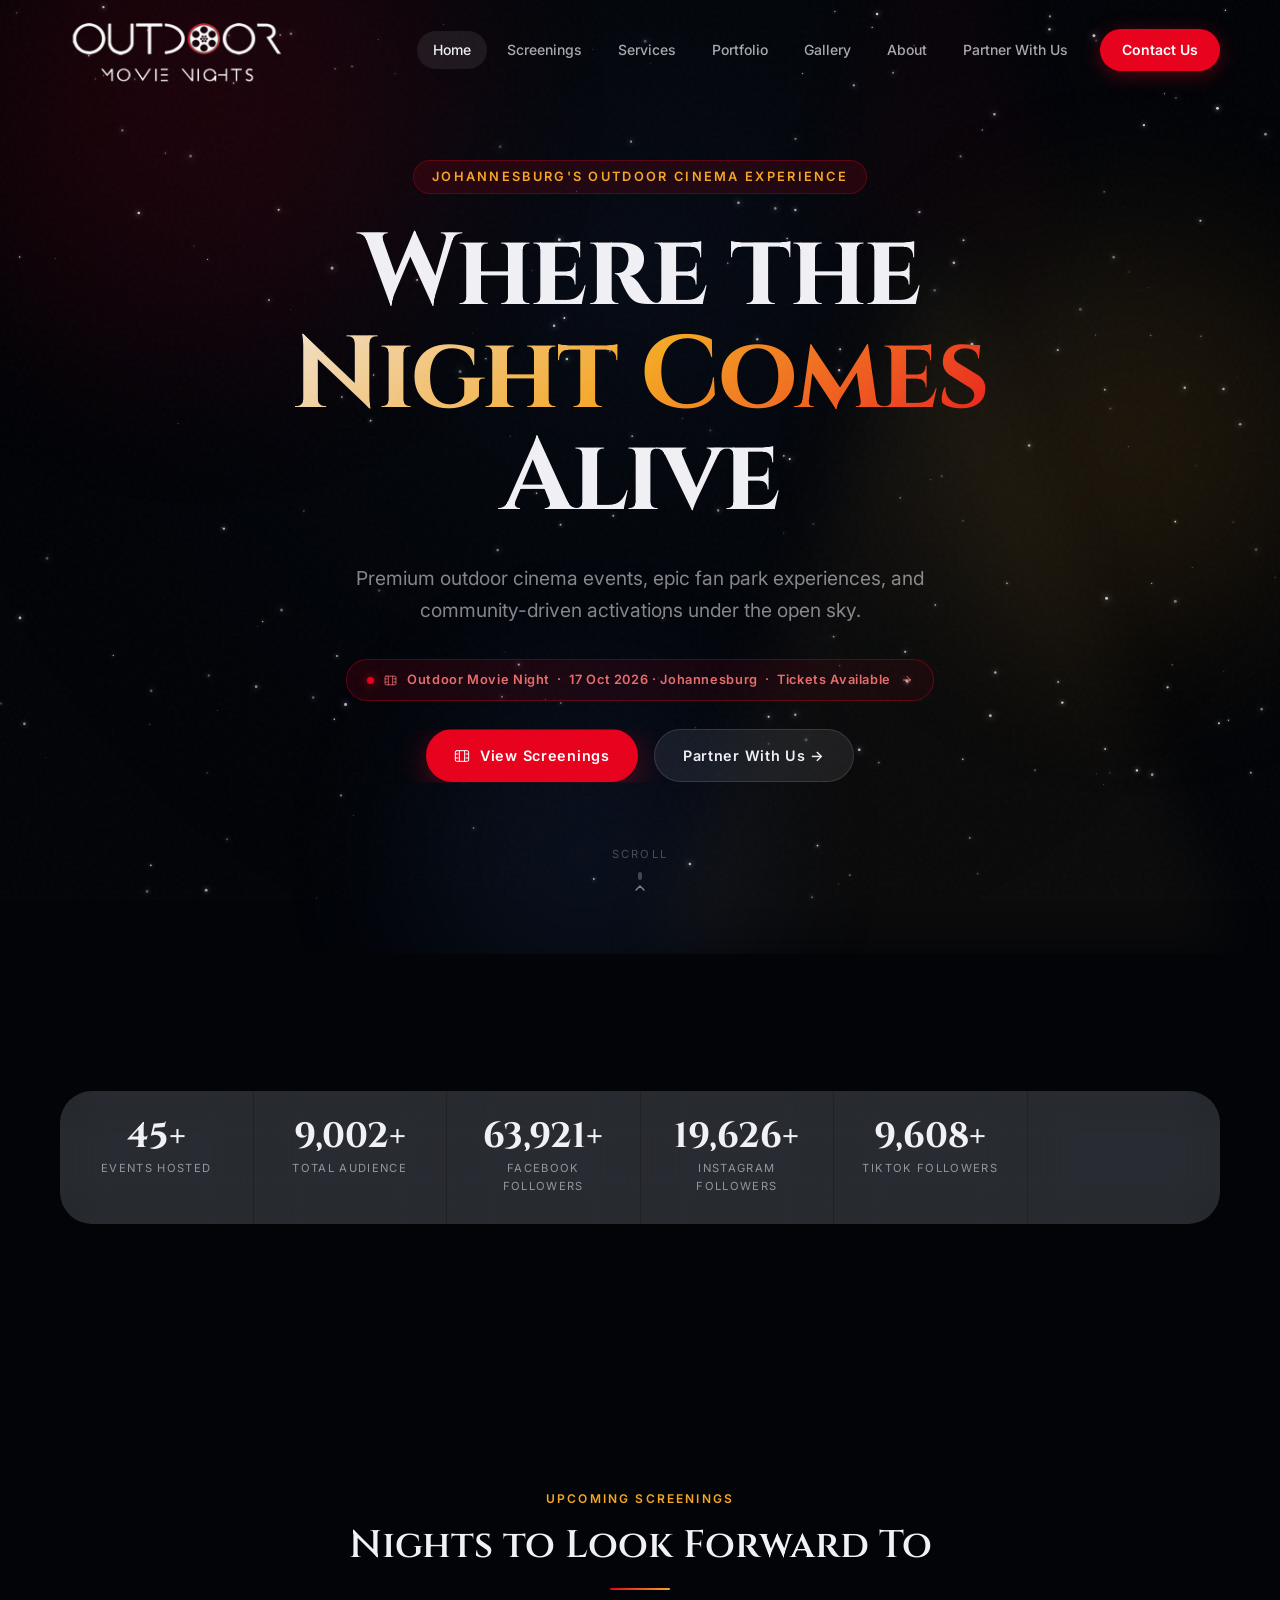
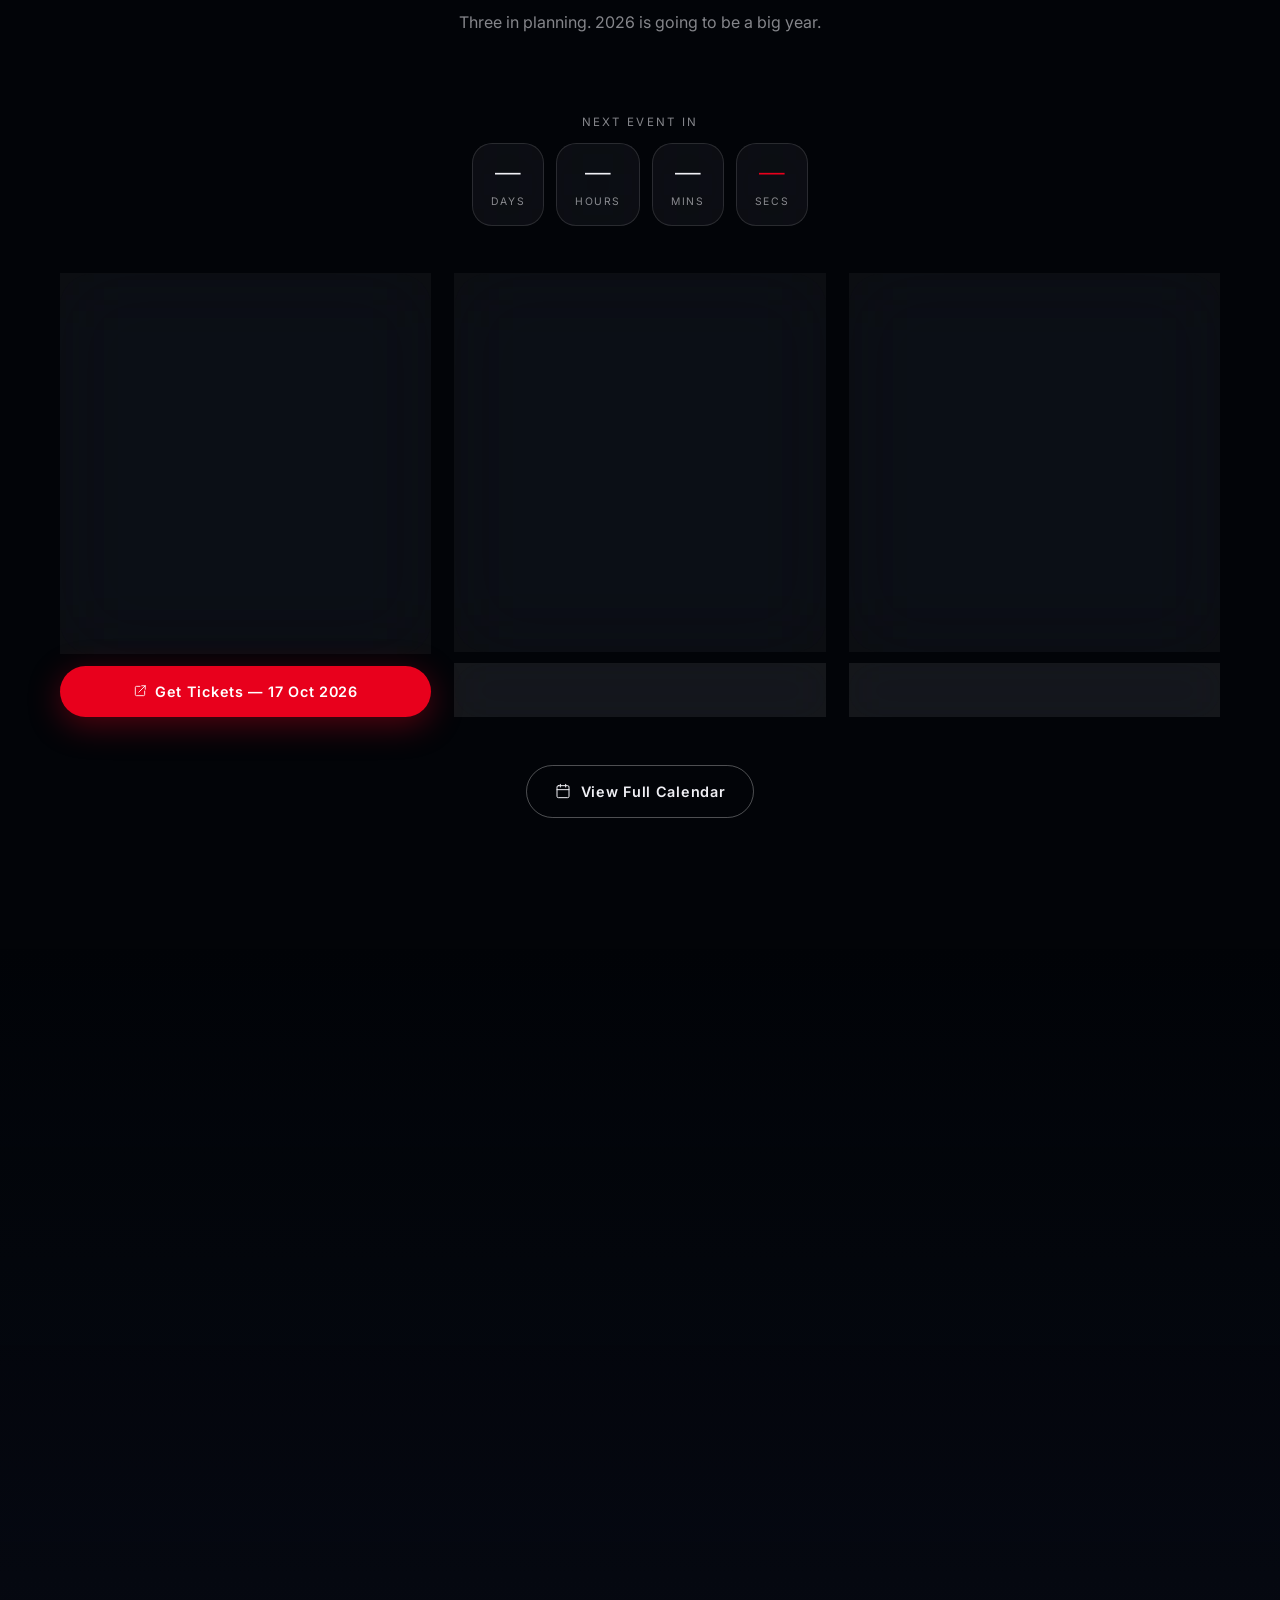
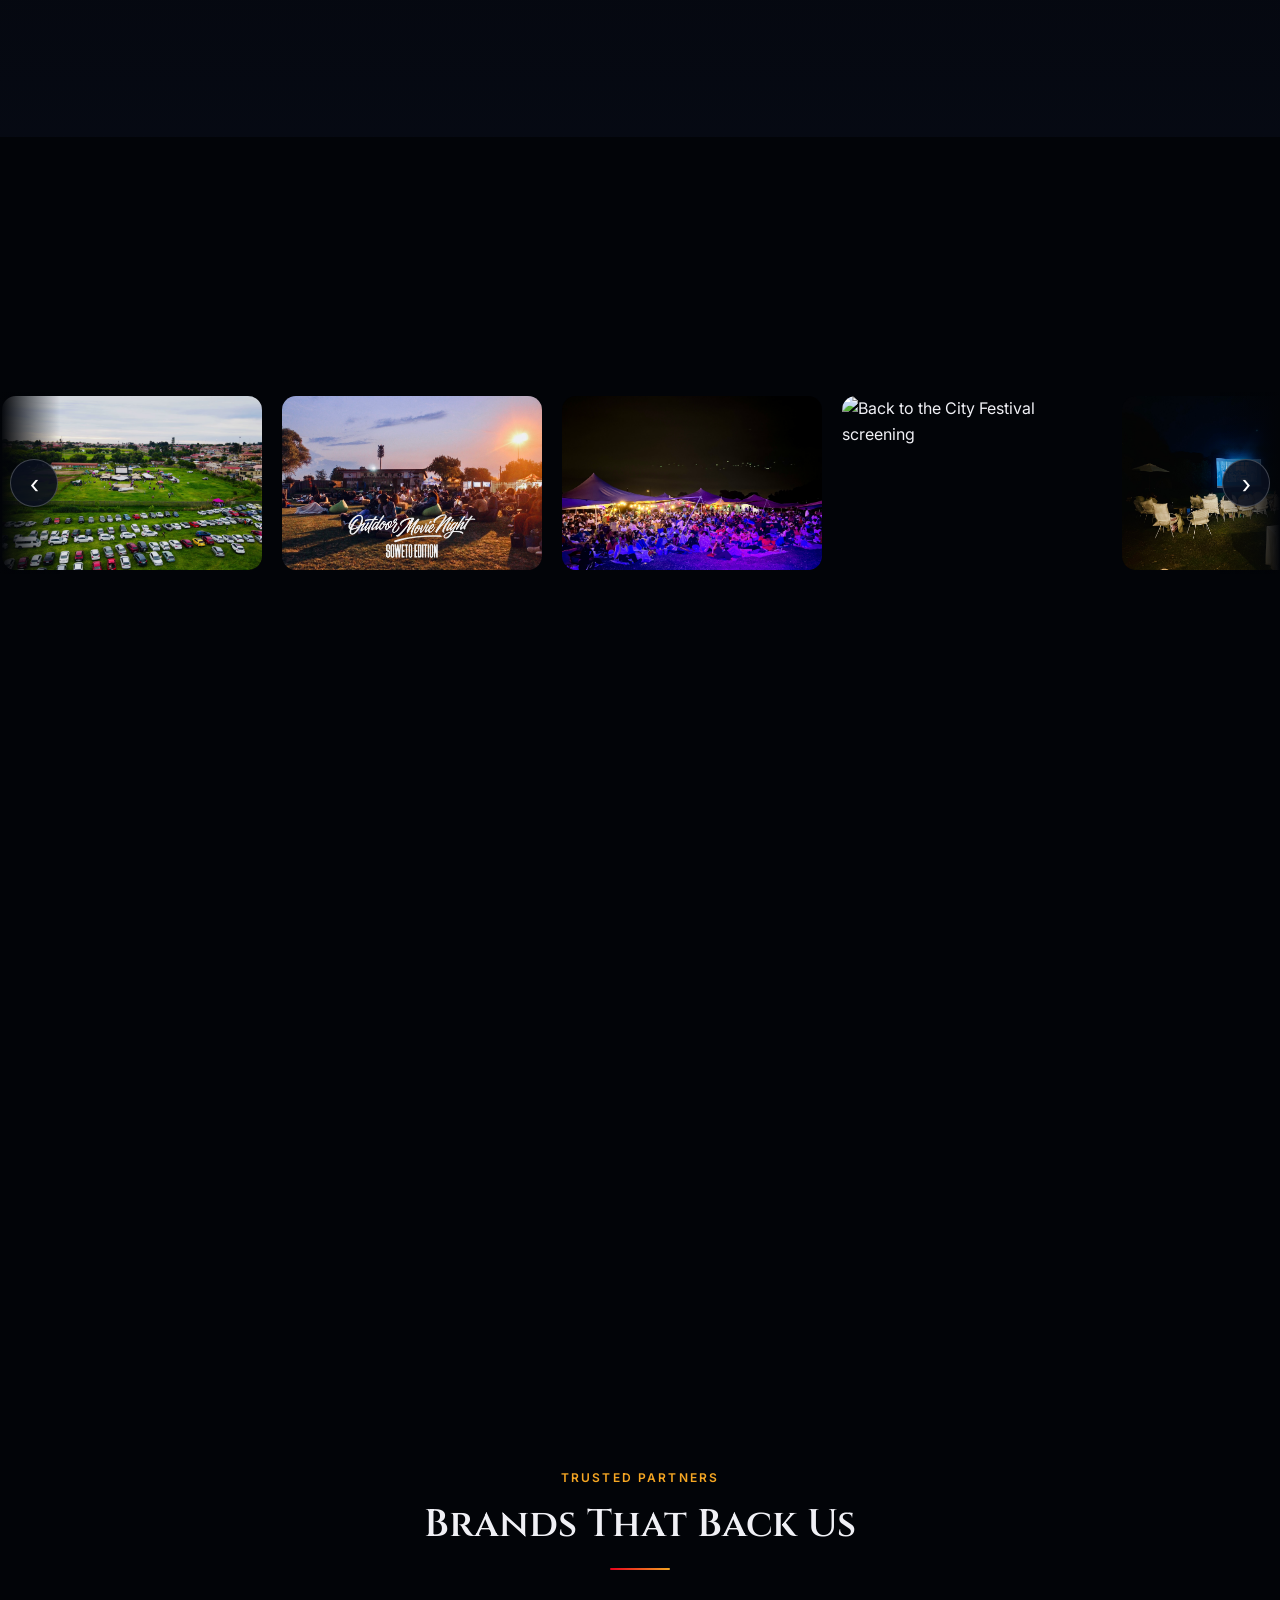
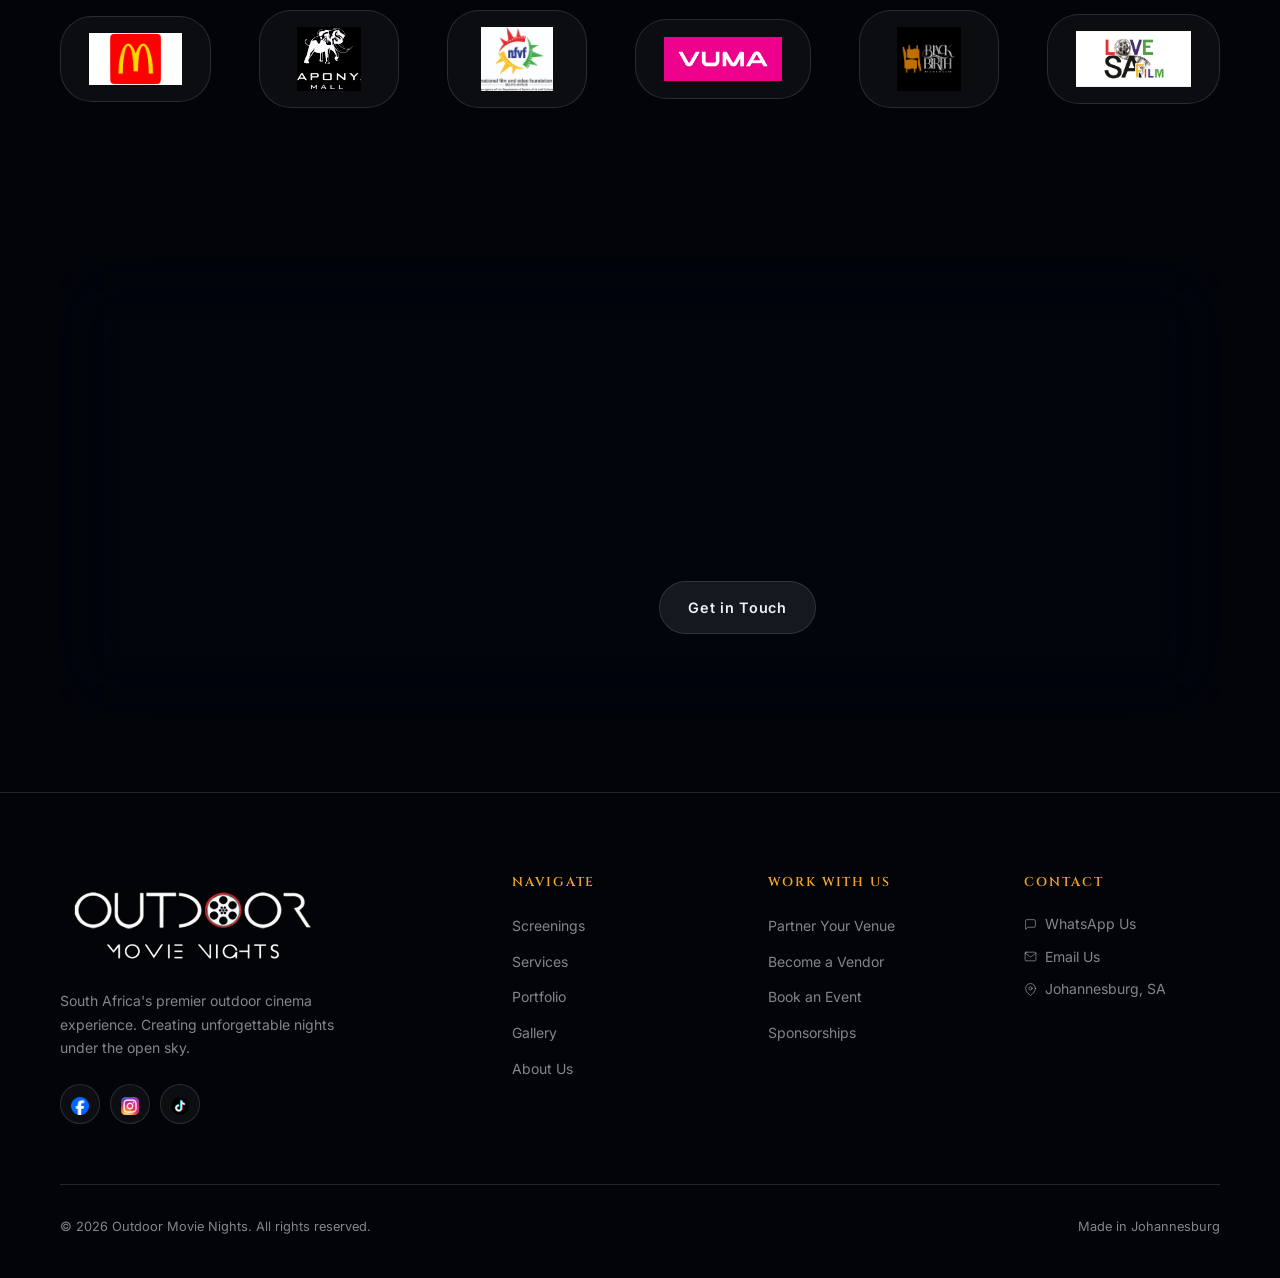
==== index.html @ 14316979 "Add subtle Oct 17 screening announcement pill to hero Co-Authored-By: Claude Sonnet 4.6 <noreply@ant" ====
<!DOCTYPE html>
<html lang="en">
<head>
  <meta charset="UTF-8">
  <meta name="viewport" content="width=device-width, initial-scale=1.0">
  <title>Outdoor Movie Nights — Where the Night Comes Alive</title>
  <meta name="description" content="South Africa's premier outdoor cinema and fan park experience. Premium large-screen events in Johannesburg.">
  <link rel="preconnect" href="https://fonts.googleapis.com">
  <link rel="preconnect" href="https://fonts.gstatic.com" crossorigin>
  <link href="https://fonts.googleapis.com/css2?family=Cinzel:wght@400;600;700;900&family=Inter:wght@300;400;500;600;700&display=swap" rel="stylesheet">
  <link rel="preload" href="assets/logo/OMN Logo.png" as="image">
  <link rel="stylesheet" href="css/global.css">
  <link rel="stylesheet" href="css/animations.css">
  <link rel="stylesheet" href="css/components.css">
</head>
<body class="grain">

<canvas id="starfield-canvas"></canvas>

<!-- Navigation -->
<nav class="nav">
  <div class="nav-inner">
    <a href="index.html" class="nav-logo">
      <img src="assets/logo/OMN Logo.png" alt="Outdoor Movie Nights" loading="eager">
    </a>
    <div class="nav-links">
      <a href="index.html"       class="nav-link">Home</a>
      <a href="screenings.html"  class="nav-link">Screenings</a>
      <a href="services.html"    class="nav-link">Services</a>
      <a href="portfolio.html"   class="nav-link">Portfolio</a>
      <a href="gallery.html"     class="nav-link">Gallery</a>
      <a href="about.html"       class="nav-link">About</a>
      <a href="vendors.html"     class="nav-link">Partner With Us</a>
      <a href="contact.html"     class="nav-link nav-cta">Contact Us</a>
    </div>
    <button class="nav-toggle" aria-label="Toggle menu">
      <span></span><span></span><span></span>
    </button>
  </div>
</nav>

<!-- Mobile nav -->
<div class="nav-mobile">
  <a href="index.html"       class="nav-link">Home</a>
  <a href="screenings.html"  class="nav-link">Screenings</a>
  <a href="services.html"    class="nav-link">Services</a>
  <a href="portfolio.html"   class="nav-link">Portfolio</a>
  <a href="gallery.html"     class="nav-link">Gallery</a>
  <a href="about.html"       class="nav-link">About</a>
  <a href="vendors.html"     class="nav-link">Partner With Us</a>
  <a href="contact.html"     class="nav-link nav-cta">Contact Us</a>
</div>

<!-- Hero -->
<section class="hero">
  <div class="aurora">
    <div class="aurora-orb"></div>
    <div class="aurora-orb"></div>
    <div class="aurora-orb"></div>
  </div>
  <div class="projector-beam" data-parallax="0.15"></div>

  <div class="hero-content page-wrapper">
    <div class="hero-subtitle">Johannesburg's Outdoor Cinema Experience</div>

    <h1 class="display-xl">
      <span class="hero-line">Where the</span>
      <span class="hero-line text-gradient">Night Comes</span>
      <span class="hero-line">Alive</span>
    </h1>

    <p class="body-lg" style="margin:32px auto;max-width:580px;color:var(--c-muted);animation:hero-line-in 1s var(--ease-smooth) 0.8s both">
      Premium outdoor cinema events, epic fan park experiences, and community-driven activations under the open sky.
    </p>

    <div style="animation:hero-line-in 1s var(--ease-smooth) 0.85s both;margin-bottom:28px">
      <a href="https://www.webtickets.co.za/v2/event.aspx?itemid=1598558591" target="_blank" rel="noopener" style="display:inline-flex;align-items:center;gap:10px;padding:10px 20px;border-radius:var(--r-full);background:linear-gradient(135deg,rgba(232,0,28,0.12),rgba(232,0,28,0.06));border:1px solid rgba(232,0,28,0.35);color:rgba(255,120,120,0.9);font-size:0.8rem;font-weight:600;letter-spacing:0.05em;text-decoration:none;transition:all 0.2s ease" onmouseover="this.style.background='linear-gradient(135deg,rgba(232,0,28,0.22),rgba(232,0,28,0.12))'" onmouseout="this.style.background='linear-gradient(135deg,rgba(232,0,28,0.12),rgba(232,0,28,0.06))'">
        <span style="display:inline-block;width:7px;height:7px;border-radius:50%;background:#E8001C;box-shadow:0 0 8px rgba(232,0,28,0.8);animation:pulse-dot 1.5s ease-in-out infinite;flex-shrink:0"></span>
        <svg width="13" height="13" viewBox="0 0 24 24" fill="none" stroke="currentColor" stroke-width="1.5" stroke-linecap="round" stroke-linejoin="round"><rect x="2" y="4" width="20" height="16" rx="2"/><path d="M8 4v16M16 4v16M2 9h4M2 15h4M18 9h4M18 15h4"/></svg>
        Outdoor Movie Night &nbsp;·&nbsp; 17 Oct 2026 · Johannesburg &nbsp;·&nbsp; Tickets Available
        <svg width="12" height="12" viewBox="0 0 24 24" fill="none" stroke="currentColor" stroke-width="2" stroke-linecap="round" stroke-linejoin="round"><path d="M5 12h14M12 5l7 7-7 7"/></svg>
      </a>
    </div>

    <div style="display:flex;gap:16px;justify-content:center;flex-wrap:wrap;animation:hero-line-in 1s var(--ease-smooth) 1s both">
      <a href="screenings.html" class="btn btn-primary" style="display:inline-flex;align-items:center;gap:10px"><svg width="16" height="16" viewBox="0 0 24 24" fill="none" stroke="currentColor" stroke-width="1.5" stroke-linecap="round" stroke-linejoin="round"><rect x="2" y="4" width="20" height="16" rx="2"/><path d="M8 4v16M16 4v16M2 9h4M2 15h4M18 9h4M18 15h4"/></svg> View Screenings</a>
      <a href="vendors.html"    class="btn btn-glass">Partner With Us →</a>
    </div>

    <div class="scroll-indicator" style="margin-top:64px;opacity:0.5">
      <span style="font-size:0.7rem;letter-spacing:0.2em;text-transform:uppercase;color:var(--c-muted)">Scroll</span>
      <svg width="16" height="24" viewBox="0 0 16 24" fill="none">
        <rect x="6" y="2" width="4" height="8" rx="2" fill="currentColor" opacity="0.5"/>
        <path d="M8 16L4 20M8 16L12 20" stroke="currentColor" stroke-width="1.5" stroke-linecap="round"/>
      </svg>
    </div>
  </div>
</section>

<!-- Stats Strip -->
<section class="section-sm" style="position:relative;z-index:2">
  <div class="container">
    <div class="stats-strip reveal">
      <div class="stat-item">
        <div class="stat-value"><span data-target="50" data-suffix="+">50+</span></div>
        <div class="stat-label">Events Hosted</div>
      </div>
      <div class="stat-item">
        <div class="stat-value"><span data-target="10000" data-suffix="+">10K+</span></div>
        <div class="stat-label">Total Audience</div>
      </div>
      <div class="stat-item">
        <div class="stat-value"><span data-target="71000" data-suffix="+">71K+</span></div>
        <div class="stat-label">Facebook Followers</div>
      </div>
      <div class="stat-item">
        <div class="stat-value"><span data-target="21800" data-suffix="+">21.8K+</span></div>
        <div class="stat-label">Instagram Followers</div>
      </div>
      <div class="stat-item">
        <div class="stat-value"><span data-target="10700" data-suffix="+">10.7K+</span></div>
        <div class="stat-label">TikTok Followers</div>
      </div>
      <div class="stat-item">
        <div class="stat-value">300"</div>
        <div class="stat-label">Max Screen Size</div>
      </div>
    </div>
  </div>
</section>

<!-- Upcoming Screenings Teaser -->
<section class="section" style="position:relative;z-index:2">
  <div class="container">
    <div class="section-header reveal">
      <div class="label">Upcoming Screenings</div>
      <h2 class="display-md">Nights to Look Forward To</h2>
      <div class="divider"></div>
      <p>Three in planning. 2026 is going to be a big year.</p>
    </div>

    <!-- Countdown to next event -->
    <div class="reveal" style="text-align:center;margin-bottom:48px">
      <div style="font-size:0.72rem;letter-spacing:0.2em;text-transform:uppercase;color:var(--c-muted);margin-bottom:12px">Next event in</div>
      <div style="display:inline-flex;gap:12px;align-items:flex-end" id="event-countdown">
        <div class="glass" style="padding:14px 18px;min-width:72px;text-align:center;border-radius:var(--r-md)">
          <div style="font-family:var(--font-display);font-size:2rem;font-weight:700;color:var(--c-white);line-height:1" id="cd-days">—</div>
          <div style="font-size:0.65rem;letter-spacing:0.15em;text-transform:uppercase;color:var(--c-muted);margin-top:4px">Days</div>
        </div>
        <div class="glass" style="padding:14px 18px;min-width:72px;text-align:center;border-radius:var(--r-md)">
          <div style="font-family:var(--font-display);font-size:2rem;font-weight:700;color:var(--c-white);line-height:1" id="cd-hours">—</div>
          <div style="font-size:0.65rem;letter-spacing:0.15em;text-transform:uppercase;color:var(--c-muted);margin-top:4px">Hours</div>
        </div>
        <div class="glass" style="padding:14px 18px;min-width:72px;text-align:center;border-radius:var(--r-md)">
          <div style="font-family:var(--font-display);font-size:2rem;font-weight:700;color:var(--c-white);line-height:1" id="cd-mins">—</div>
          <div style="font-size:0.65rem;letter-spacing:0.15em;text-transform:uppercase;color:var(--c-muted);margin-top:4px">Mins</div>
        </div>
        <div class="glass" style="padding:14px 18px;min-width:72px;text-align:center;border-radius:var(--r-md)">
          <div style="font-family:var(--font-display);font-size:2rem;font-weight:700;color:var(--c-red);line-height:1" id="cd-secs">—</div>
          <div style="font-size:0.65rem;letter-spacing:0.15em;text-transform:uppercase;color:var(--c-muted);margin-top:4px">Secs</div>
        </div>
      </div>
    </div>

    <!-- Event poster cards -->
    <div style="display:grid;grid-template-columns:repeat(3,1fr);gap:24px">

      <!-- Oct 2026 — full poster -->
      <div class="reveal" style="display:flex;flex-direction:column;gap:12px">
        <a href="https://www.webtickets.co.za/v2/event.aspx?itemid=1598558591" class="screening-poster" target="_blank" rel="noopener" style="--poster-color:#E8001C;--poster-glow:rgba(232,0,28,0.3);padding:0;flex:1;min-height:380px">
          <img src="assets/posters/poster-2026-oct.jpg" alt="Outdoor Movie Night 17 Oct 2026" style="position:absolute;inset:0;width:100%;height:100%;object-fit:cover;object-position:top;border-radius:inherit">
        </a>
        <a href="https://www.webtickets.co.za/v2/event.aspx?itemid=1598558591" target="_blank" rel="noopener" class="btn btn-primary" style="display:flex;align-items:center;justify-content:center;gap:8px">
          <svg width="14" height="14" viewBox="0 0 24 24" fill="none" stroke="currentColor" stroke-width="1.5" stroke-linecap="round" stroke-linejoin="round"><path d="M20 12v6a2 2 0 01-2 2H6a2 2 0 01-2-2V6a2 2 0 012-2h6"/><path d="M15 3h6v6"/><path d="M10 14L21 3"/></svg>
          Get Tickets — 17 Oct 2026
        </a>
      </div>

      <!-- Dec 2026 -->
      <div class="reveal reveal-delay-1" style="display:flex;flex-direction:column;gap:12px">
        <a href="screenings.html" class="screening-poster" style="--poster-color:#F5A623;--poster-glow:rgba(245,166,35,0.3);flex:1">
          <div class="poster-month">DEC 2026</div>
          <div class="poster-day">19</div>
          <div class="poster-body">
            <div class="poster-badge"><span class="pulse-dot" style="background:var(--c-amber)"></span> In Planning</div>
            <h3 class="poster-title">Year End Screening</h3>
            <p class="poster-loc"><svg width="11" height="11" viewBox="0 0 24 24" fill="none" stroke="currentColor" stroke-width="2" stroke-linecap="round" stroke-linejoin="round"><path d="M21 10c0 7-9 13-9 13s-9-6-9-13a9 9 0 0118 0z"/><circle cx="12" cy="10" r="3"/></svg> Johannesburg</p>
          </div>
        </a>
        <a href="contact.html?event=Dec19" class="btn btn-glass" style="display:flex;align-items:center;justify-content:center;gap:8px">
          <svg width="14" height="14" viewBox="0 0 24 24" fill="none" stroke="currentColor" stroke-width="1.5" stroke-linecap="round" stroke-linejoin="round"><path d="M18 8A6 6 0 006 8c0 7-3 9-3 9h18s-3-2-3-9M13.73 21a2 2 0 01-3.46 0"/></svg>
          Notify Me — Dec 2026
        </a>
      </div>

      <!-- Feb 2027 -->
      <div class="reveal reveal-delay-2" style="display:flex;flex-direction:column;gap:12px">
        <a href="screenings.html" class="screening-poster" style="--poster-color:#c084fc;--poster-glow:rgba(192,132,252,0.3);flex:1">
          <div class="poster-month">FEB 2027</div>
          <div class="poster-day">14</div>
          <div class="poster-body">
            <div class="poster-badge"><span class="pulse-dot" style="background:var(--c-amber)"></span> In Planning</div>
            <h3 class="poster-title">Valentine's Night Under the Stars</h3>
            <p class="poster-loc"><svg width="11" height="11" viewBox="0 0 24 24" fill="none" stroke="currentColor" stroke-width="2" stroke-linecap="round" stroke-linejoin="round"><path d="M21 10c0 7-9 13-9 13s-9-6-9-13a9 9 0 0118 0z"/><circle cx="12" cy="10" r="3"/></svg> Johannesburg</p>
          </div>
        </a>
        <a href="contact.html?event=Feb14" class="btn btn-glass" style="display:flex;align-items:center;justify-content:center;gap:8px">
          <svg width="14" height="14" viewBox="0 0 24 24" fill="none" stroke="currentColor" stroke-width="1.5" stroke-linecap="round" stroke-linejoin="round"><path d="M18 8A6 6 0 006 8c0 7-3 9-3 9h18s-3-2-3-9M13.73 21a2 2 0 01-3.46 0"/></svg>
          Notify Me — Feb 2027
        </a>
      </div>
    </div>

    <div style="text-align:center;margin-top:48px" class="reveal">
      <a href="screenings.html" class="btn btn-outline" style="display:inline-flex;align-items:center;gap:10px">
        <svg width="16" height="16" viewBox="0 0 24 24" fill="none" stroke="currentColor" stroke-width="1.5" stroke-linecap="round" stroke-linejoin="round"><rect x="3" y="4" width="18" height="18" rx="2"/><line x1="16" y1="2" x2="16" y2="6"/><line x1="8" y1="2" x2="8" y2="6"/><line x1="3" y1="10" x2="21" y2="10"/></svg>
        View Full Calendar
      </a>
    </div>
  </div>

  <script>
  (function(){
    const target = new Date('2026-10-17T18:00:00+02:00');
    function tick(){
      const diff = target - Date.now();
      if(diff <= 0) return;
      const d = Math.floor(diff/864e5);
      const h = Math.floor((diff%864e5)/36e5);
      const m = Math.floor((diff%36e5)/6e4);
      const s = Math.floor((diff%6e4)/1e3);
      document.getElementById('cd-days').textContent  = String(d).padStart(2,'0');
      document.getElementById('cd-hours').textContent = String(h).padStart(2,'0');
      document.getElementById('cd-mins').textContent  = String(m).padStart(2,'0');
      document.getElementById('cd-secs').textContent  = String(s).padStart(2,'0');
    }
    tick(); setInterval(tick, 1000);
  })();
  </script>
</section>

<!-- Services -->
<section class="section" style="position:relative;z-index:2;background:linear-gradient(180deg,transparent 0%,rgba(10,15,30,0.5) 100%)">
  <div class="container">
    <div class="section-header reveal">
      <div class="label">What We Do</div>
      <h2 class="display-md">Premium Outdoor Experiences</h2>
      <div class="divider"></div>
    </div>
    <div class="grid-4">
      <div class="glass-card glass-irid service-card reveal reveal-delay-1">
        <div class="service-icon"><svg width="28" height="28" viewBox="0 0 24 24" fill="none" stroke="currentColor" stroke-width="1.5" stroke-linecap="round" stroke-linejoin="round"><rect x="2" y="4" width="20" height="16" rx="2"/><path d="M8 4v16M16 4v16M2 9h4M2 15h4M18 9h4M18 15h4"/></svg></div>
        <h3>Outdoor Cinema</h3>
        <p>Curated movie nights under the stars with premium sound, bean bags, and a real cinema atmosphere.</p>
        <a href="services.html" class="arrow-link">Learn more →</a>
      </div>
      <div class="glass-card glass-irid service-card reveal reveal-delay-2">
        <div class="service-icon"><svg width="28" height="28" viewBox="0 0 24 24" fill="none" stroke="currentColor" stroke-width="1.5" stroke-linecap="round" stroke-linejoin="round"><circle cx="12" cy="12" r="10"/><path d="M12 2a14.5 14.5 0 000 20M12 2a14.5 14.5 0 010 20M2 12h20"/></svg></div>
        <h3>Sports Fan Parks</h3>
        <p>Watch Premier League, UCL, and FIFA World Cup matches with 1,500+ fans on a 300" LED screen.</p>
        <a href="services.html" class="arrow-link">Learn more →</a>
      </div>
      <div class="glass-card glass-irid service-card reveal reveal-delay-3">
        <div class="service-icon"><svg width="28" height="28" viewBox="0 0 24 24" fill="none" stroke="currentColor" stroke-width="1.5" stroke-linecap="round" stroke-linejoin="round"><rect x="2" y="3" width="20" height="14" rx="2"/><path d="M8 21h8M12 17v4"/></svg></div>
        <h3>Corporate Events</h3>
        <p>Brand activations, private screenings, and product launches with turnkey AV and production.</p>
        <a href="services.html" class="arrow-link">Learn more →</a>
      </div>
      <div class="glass-card glass-irid service-card reveal reveal-delay-4">
        <div class="service-icon"><svg width="28" height="28" viewBox="0 0 24 24" fill="none" stroke="currentColor" stroke-width="1.5" stroke-linecap="round" stroke-linejoin="round"><path d="M12 2l3.09 6.26L22 9.27l-5 4.87 1.18 6.88L12 17.77l-6.18 3.25L7 14.14 2 9.27l6.91-1.01L12 2z"/></svg></div>
        <h3>Festival Partnerships</h3>
        <p>We bring the screens, sound, and expertise to amplify your festival's entertainment offering.</p>
        <a href="services.html" class="arrow-link">Learn more →</a>
      </div>
    </div>
  </div>
</section>

<!-- Photo Marquee -->
<section class="section-sm" style="position:relative;z-index:2;overflow:hidden">
  <div class="section-header container reveal">
    <div class="label">Past Events</div>
    <h2 class="display-md">Moments We've Created</h2>
    <div class="divider"></div>
  </div>
  <div class="marquee-outer" id="marquee-outer" style="margin-top:40px;position:relative">
    <button class="marquee-btn marquee-btn-prev" aria-label="Previous photos" id="marquee-prev">&#8249;</button>
    <div class="marquee-wrapper" id="marquee-wrapper">
      <div class="marquee-track" id="marquee-track">
        <img src="assets/events/new/drone-02.jpg" alt="Aerial view of Outdoor Movie Night event" class="marquee-img">
        <img src="assets/events/new/soweto-ed-02.jpg" alt="Soweto Edition sunset crowd" class="marquee-img">
        <img src="assets/events/new/crowd-01.jpg" alt="Thousands at Outdoor Movie Night" class="marquee-img">
        <img src="assets/events/new/back-to-city.jpg" alt="Back to the City Festival screening" class="marquee-img">
        <img src="assets/events/new/corporate-02.jpg" alt="Elegant outdoor cinema setup" class="marquee-img">
        <img src="assets/events/new/drone-03.jpg" alt="Drone aerial of event" class="marquee-img">
        <img src="assets/events/new/attendee-02.jpg" alt="Friends enjoying movie night" class="marquee-img">
        <img src="assets/events/new/crowd-07.jpg" alt="Crowd under string lights" class="marquee-img">
        <img src="assets/events/new/soweto-ed-01.jpg" alt="Soweto Equestrian Centre" class="marquee-img">
        <img src="assets/events/new/beanbag-setup.jpg" alt="Bean bag cinema setup" class="marquee-img">
        <img src="assets/events/new/dj-female.jpg" alt="DJ at Back to the City" class="marquee-img">
        <img src="assets/events/new/crowd-02.jpg" alt="Night crowd at OMN event" class="marquee-img">
        <!-- Duplicate set for seamless infinite loop -->
        <img src="assets/events/new/drone-02.jpg" alt="Aerial view of Outdoor Movie Night event" class="marquee-img">
        <img src="assets/events/new/soweto-ed-02.jpg" alt="Soweto Edition sunset crowd" class="marquee-img">
        <img src="assets/events/new/crowd-01.jpg" alt="Thousands at Outdoor Movie Night" class="marquee-img">
        <img src="assets/events/new/back-to-city.jpg" alt="Back to the City Festival screening" class="marquee-img">
        <img src="assets/events/new/corporate-02.jpg" alt="Elegant outdoor cinema setup" class="marquee-img">
        <img src="assets/events/new/drone-03.jpg" alt="Drone aerial of event" class="marquee-img">
        <img src="assets/events/new/attendee-02.jpg" alt="Friends enjoying movie night" class="marquee-img">
        <img src="assets/events/new/crowd-07.jpg" alt="Crowd under string lights" class="marquee-img">
        <img src="assets/events/new/soweto-ed-01.jpg" alt="Soweto Equestrian Centre" class="marquee-img">
        <img src="assets/events/new/beanbag-setup.jpg" alt="Bean bag cinema setup" class="marquee-img">
        <img src="assets/events/new/dj-female.jpg" alt="DJ at Back to the City" class="marquee-img">
        <img src="assets/events/new/crowd-02.jpg" alt="Night crowd at OMN event" class="marquee-img">
      </div>
    </div>
    <button class="marquee-btn marquee-btn-next" aria-label="Next photos" id="marquee-next">&#8250;</button>
  </div>
</section>

<!-- Testimonials -->
<section class="section" style="position:relative;z-index:2">
  <div class="container">
    <div class="section-header reveal">
      <div class="label">Testimonials</div>
      <h2 class="display-md">What People Say</h2>
      <div class="divider"></div>
    </div>
    <div class="grid-3">
      <div class="glass-card testimonial-card reveal reveal-delay-1">
        <div class="testimonial-stars"><svg width="14" height="14" viewBox="0 0 24 24" fill="currentColor" stroke="none"><polygon points="12 2 15.09 8.26 22 9.27 17 14.14 18.18 21.02 12 17.77 5.82 21.02 7 14.14 2 9.27 8.91 8.26 12 2"/></svg><svg width="14" height="14" viewBox="0 0 24 24" fill="currentColor" stroke="none"><polygon points="12 2 15.09 8.26 22 9.27 17 14.14 18.18 21.02 12 17.77 5.82 21.02 7 14.14 2 9.27 8.91 8.26 12 2"/></svg><svg width="14" height="14" viewBox="0 0 24 24" fill="currentColor" stroke="none"><polygon points="12 2 15.09 8.26 22 9.27 17 14.14 18.18 21.02 12 17.77 5.82 21.02 7 14.14 2 9.27 8.91 8.26 12 2"/></svg><svg width="14" height="14" viewBox="0 0 24 24" fill="currentColor" stroke="none"><polygon points="12 2 15.09 8.26 22 9.27 17 14.14 18.18 21.02 12 17.77 5.82 21.02 7 14.14 2 9.27 8.91 8.26 12 2"/></svg><svg width="14" height="14" viewBox="0 0 24 24" fill="currentColor" stroke="none"><polygon points="12 2 15.09 8.26 22 9.27 17 14.14 18.18 21.02 12 17.77 5.82 21.02 7 14.14 2 9.27 8.91 8.26 12 2"/></svg></div>
        <p class="testimonial-text">"An absolutely magical evening. The screen was massive, sound was incredible, and the vibe was unlike anything I've experienced in Joburg."</p>
        <div class="testimonial-author">
          <div class="author-avatar">NM</div>
          <div>
            <div class="author-name">Nomsa M.</div>
            <div class="author-title">Event Attendee</div>
          </div>
        </div>
      </div>
      <div class="glass-card testimonial-card reveal reveal-delay-2">
        <div class="testimonial-stars"><svg width="14" height="14" viewBox="0 0 24 24" fill="currentColor" stroke="none"><polygon points="12 2 15.09 8.26 22 9.27 17 14.14 18.18 21.02 12 17.77 5.82 21.02 7 14.14 2 9.27 8.91 8.26 12 2"/></svg><svg width="14" height="14" viewBox="0 0 24 24" fill="currentColor" stroke="none"><polygon points="12 2 15.09 8.26 22 9.27 17 14.14 18.18 21.02 12 17.77 5.82 21.02 7 14.14 2 9.27 8.91 8.26 12 2"/></svg><svg width="14" height="14" viewBox="0 0 24 24" fill="currentColor" stroke="none"><polygon points="12 2 15.09 8.26 22 9.27 17 14.14 18.18 21.02 12 17.77 5.82 21.02 7 14.14 2 9.27 8.91 8.26 12 2"/></svg><svg width="14" height="14" viewBox="0 0 24 24" fill="currentColor" stroke="none"><polygon points="12 2 15.09 8.26 22 9.27 17 14.14 18.18 21.02 12 17.77 5.82 21.02 7 14.14 2 9.27 8.91 8.26 12 2"/></svg><svg width="14" height="14" viewBox="0 0 24 24" fill="currentColor" stroke="none"><polygon points="12 2 15.09 8.26 22 9.27 17 14.14 18.18 21.02 12 17.77 5.82 21.02 7 14.14 2 9.27 8.91 8.26 12 2"/></svg></div>
        <p class="testimonial-text">"We partnered with OMN for our festival and they delivered beyond expectations. Turnkey setup, professional crew, and the crowd absolutely loved it."</p>
        <div class="testimonial-author">
          <div class="author-avatar">TK</div>
          <div>
            <div class="author-name">Themba K.</div>
            <div class="author-title">Festival Organiser</div>
          </div>
        </div>
      </div>
      <div class="glass-card testimonial-card reveal reveal-delay-3">
        <div class="testimonial-stars"><svg width="14" height="14" viewBox="0 0 24 24" fill="currentColor" stroke="none"><polygon points="12 2 15.09 8.26 22 9.27 17 14.14 18.18 21.02 12 17.77 5.82 21.02 7 14.14 2 9.27 8.91 8.26 12 2"/></svg><svg width="14" height="14" viewBox="0 0 24 24" fill="currentColor" stroke="none"><polygon points="12 2 15.09 8.26 22 9.27 17 14.14 18.18 21.02 12 17.77 5.82 21.02 7 14.14 2 9.27 8.91 8.26 12 2"/></svg><svg width="14" height="14" viewBox="0 0 24 24" fill="currentColor" stroke="none"><polygon points="12 2 15.09 8.26 22 9.27 17 14.14 18.18 21.02 12 17.77 5.82 21.02 7 14.14 2 9.27 8.91 8.26 12 2"/></svg><svg width="14" height="14" viewBox="0 0 24 24" fill="currentColor" stroke="none"><polygon points="12 2 15.09 8.26 22 9.27 17 14.14 18.18 21.02 12 17.77 5.82 21.02 7 14.14 2 9.27 8.91 8.26 12 2"/></svg><svg width="14" height="14" viewBox="0 0 24 24" fill="currentColor" stroke="none"><polygon points="12 2 15.09 8.26 22 9.27 17 14.14 18.18 21.02 12 17.77 5.82 21.02 7 14.14 2 9.27 8.91 8.26 12 2"/></svg></div>
        <p class="testimonial-text">"Watching the Champions League Final on a 300" screen with 800 people is the only way to experience football. OMN makes it happen."</p>
        <div class="testimonial-author">
          <div class="author-avatar">SB</div>
          <div>
            <div class="author-name">Sipho B.</div>
            <div class="author-title">Sports Fan</div>
          </div>
        </div>
      </div>
    </div>
  </div>
</section>

<!-- Partners / Sponsors Strip -->
<section class="section-sm" style="position:relative;z-index:2">
  <div class="container">
    <div class="section-header reveal" style="margin-bottom:40px">
      <div class="label">Trusted Partners</div>
      <h2 class="display-md">Brands That Back Us</h2>
      <div class="divider"></div>
    </div>
    <div class="reveal" style="display:flex;flex-wrap:wrap;align-items:center;justify-content:center;gap:32px 48px">
      <div style="display:flex;align-items:center;justify-content:center;background:rgba(255,255,255,0.04);border:1px solid var(--glass-border);border-radius:var(--r-lg);padding:16px 28px;min-width:140px;min-height:80px">
        <img src="assets/partners/mcdonalds.jpg" alt="McDonald's" style="max-height:52px;max-width:100px;object-fit:contain;filter:brightness(1.1)">
      </div>
      <div style="display:flex;align-items:center;justify-content:center;background:rgba(255,255,255,0.04);border:1px solid var(--glass-border);border-radius:var(--r-lg);padding:16px 28px;min-width:140px;min-height:80px">
        <img src="assets/partners/maponya-mall.jpg" alt="Maponya Mall" style="max-height:64px;max-width:120px;object-fit:contain;filter:brightness(1.2) invert(1)">
      </div>
      <div style="display:flex;align-items:center;justify-content:center;background:rgba(255,255,255,0.04);border:1px solid var(--glass-border);border-radius:var(--r-lg);padding:16px 28px;min-width:140px;min-height:80px">
        <img src="assets/partners/nfvf.jpg" alt="National Film and Video Foundation" style="max-height:64px;max-width:120px;object-fit:contain">
      </div>
      <div style="display:flex;align-items:center;justify-content:center;background:rgba(255,255,255,0.04);border:1px solid var(--glass-border);border-radius:var(--r-lg);padding:16px 28px;min-width:140px;min-height:80px">
        <img src="assets/partners/vuma.jpg" alt="Vuma" style="max-height:44px;max-width:120px;object-fit:contain">
      </div>
      <div style="display:flex;align-items:center;justify-content:center;background:rgba(255,255,255,0.04);border:1px solid var(--glass-border);border-radius:var(--r-lg);padding:16px 28px;min-width:140px;min-height:80px">
        <img src="assets/partners/black-birth.jpg" alt="Black Birth Homeware" style="max-height:64px;max-width:120px;object-fit:contain">
      </div>
      <div style="display:flex;align-items:center;justify-content:center;background:rgba(255,255,255,0.04);border:1px solid var(--glass-border);border-radius:var(--r-lg);padding:16px 28px;min-width:140px;min-height:80px">
        <img src="assets/partners/love-sa-film.gif" alt="Love SA Film" style="max-height:56px;max-width:120px;object-fit:contain">
      </div>
    </div>
  </div>
</section>

<!-- CTA Banner -->
<section class="section-sm" style="position:relative;z-index:2">
  <div class="container">
    <div class="glass-card glass-irid reveal" style="padding:clamp(48px,8vw,80px);text-align:center;background:linear-gradient(135deg,rgba(232,0,28,0.08) 0%,rgba(245,166,35,0.04) 100%)">
      <div class="aurora" style="border-radius:inherit">
        <div class="aurora-orb" style="opacity:0.1"></div>
      </div>
      <div class="label" style="margin-bottom:20px">Ready to Experience It?</div>
      <h2 class="display-md" style="max-width:600px;margin:0 auto 20px">Bring the Cinema to Your Space</h2>
      <p style="color:var(--c-muted);max-width:500px;margin:0 auto 40px">Whether you have a venue, hosting an event, or want to attend — we'd love to hear from you.</p>
      <div style="display:flex;gap:16px;justify-content:center;flex-wrap:wrap">
        <a href="vendors.html" class="btn btn-primary">Partner With Us</a>
        <a href="contact.html" class="btn btn-glass">Get in Touch</a>
      </div>
    </div>
  </div>
</section>

<!-- Footer -->
<footer>
  <div class="container">
    <div class="footer-grid">
      <div class="footer-brand">
        <img src="assets/logo/OMN Logo.png" alt="Outdoor Movie Nights"  loading="lazy">
        <p style="margin-top:16px">South Africa's premier outdoor cinema experience. Creating unforgettable nights under the open sky.</p>
        <div class="footer-social" style="margin-top:24px;flex-direction:row;gap:10px">
          <a href="https://www.facebook.com/OutdoorMovieNightza/" class="social-pill" target="_blank" aria-label="Facebook" style="padding:10px;justify-content:center">
            <img src="assets/Facebook_Logo_2023.png" alt="Facebook" style="width:24px;height:24px;object-fit:contain;border-radius:4px" loading="lazy">
          </a>
          <a href="https://www.instagram.com/outdoormovienights_/" class="social-pill" target="_blank" aria-label="Instagram" style="padding:10px;justify-content:center">
            <img src="assets/Instagram_icon.png" alt="Instagram" style="width:24px;height:24px;object-fit:contain" loading="lazy">
          </a>
          <a href="https://www.tiktok.com/@outdoormovienights" class="social-pill" target="_blank" aria-label="TikTok" style="padding:10px;justify-content:center">
            <img src="assets/tiktok-icon-free-png.webp" alt="TikTok" style="width:24px;height:24px;object-fit:contain" loading="lazy">
          </a>
        </div>
      </div>
      <div class="footer-col">
        <h4>Navigate</h4>
        <ul>
          <li><a href="screenings.html">Screenings</a></li>
          <li><a href="services.html">Services</a></li>
          <li><a href="portfolio.html">Portfolio</a></li>
          <li><a href="gallery.html">Gallery</a></li>
          <li><a href="about.html">About Us</a></li>
        </ul>
      </div>
      <div class="footer-col">
        <h4>Work With Us</h4>
        <ul>
          <li><a href="vendors.html">Partner Your Venue</a></li>
          <li><a href="vendors.html#vendors">Become a Vendor</a></li>
          <li><a href="contact.html">Book an Event</a></li>
          <li><a href="contact.html">Sponsorships</a></li>
        </ul>
      </div>
      <div class="footer-col">
        <h4>Contact</h4>
        <ul>
          <li><a href="https://wa.me/27680198329" style="display:flex;align-items:center;gap:8px"><svg width="13" height="13" viewBox="0 0 24 24" fill="none" stroke="currentColor" stroke-width="1.5" stroke-linecap="round" stroke-linejoin="round"><path d="M21 15a2 2 0 01-2 2H7l-4 4V5a2 2 0 012-2h14a2 2 0 012 2z"/></svg> WhatsApp Us</a></li>
          <li><a href="mailto:info@outdoormovienights.co.za" style="display:flex;align-items:center;gap:8px"><svg width="13" height="13" viewBox="0 0 24 24" fill="none" stroke="currentColor" stroke-width="1.5" stroke-linecap="round" stroke-linejoin="round"><path d="M4 4h16c1.1 0 2 .9 2 2v12c0 1.1-.9 2-2 2H4c-1.1 0-2-.9-2-2V6c0-1.1.9-2 2-2z"/><polyline points="22,6 12,13 2,6"/></svg> Email Us</a></li>
          <li><a href="#" style="display:flex;align-items:center;gap:8px"><svg width="13" height="13" viewBox="0 0 24 24" fill="none" stroke="currentColor" stroke-width="1.5" stroke-linecap="round" stroke-linejoin="round"><path d="M21 10c0 7-9 13-9 13s-9-6-9-13a9 9 0 0118 0z"/><circle cx="12" cy="10" r="3"/></svg> Johannesburg, SA</a></li>
        </ul>
      </div>
    </div>
    <div class="footer-bottom">
      <span>© 2026 Outdoor Movie Nights. All rights reserved.</span>
      <span>Made in Johannesburg</span>
    </div>
  </div>
</footer>

<!-- Lightbox -->
<div class="lightbox-overlay" id="lightbox">
  <button class="lightbox-close" aria-label="Close">×</button>
  <img class="lightbox-img" src="" alt="Event photo" loading="lazy">
</div>

<script src="js/starfield.js" defer></script>
<script src="js/nav.js" defer></script>
<script src="js/scroll.js" defer></script>
</body>
</html>
---- css/global.css ----
/* ═══════════════════════════════════════════════════════════
   OUTDOOR MOVIE NIGHTS — Global Design System
   iOS 26 Liquid Glass + Cinematic Night Theme
   ═══════════════════════════════════════════════════════════ */

/* Fonts loaded via <link> in HTML for non-blocking render */

/* ── Design Tokens ── */
:root {
  /* Core palette */
  --c-void:        #020408;
  --c-deep:        #050810;
  --c-night:       #0A0F1E;
  --c-dusk:        #111827;
  --c-surface:     #1a2035;

  /* Accents */
  --c-red:         #E8001C;
  --c-red-glow:    rgba(232,0,28,0.35);
  --c-amber:       #F5A623;
  --c-amber-glow:  rgba(245,166,35,0.3);
  --c-gold:        #D4A847;
  --c-white:       #F0F0F5;
  --c-muted:       rgba(240,240,245,0.55);
  --c-green:       #22C55E;
  --c-green-glow:  rgba(34,197,94,0.3);

  /* Liquid Glass */
  --glass-bg:      rgba(255,255,255,0.045);
  --glass-bg-mid:  rgba(255,255,255,0.08);
  --glass-bg-hi:   rgba(255,255,255,0.12);
  --glass-border:  rgba(255,255,255,0.12);
  --glass-blur:    blur(40px) saturate(180%) brightness(1.1);
  --glass-blur-sm: blur(20px) saturate(160%);

  /* Typography */
  --font-display: 'Cinzel', serif;
  --font-body:    'Inter', sans-serif;

  /* Spacing */
  --nav-h: 100px;
  --section-pad: clamp(80px, 10vw, 140px);

  /* Radii */
  --r-sm:  12px;
  --r-md:  20px;
  --r-lg:  32px;
  --r-xl:  48px;
  --r-full: 9999px;

  /* Transitions */
  --ease-glass: cubic-bezier(0.34, 1.56, 0.64, 1);
  --ease-smooth: cubic-bezier(0.25, 0.46, 0.45, 0.94);
  --t-fast: 0.2s;
  --t-mid:  0.4s;
  --t-slow: 0.7s;
}

/* ── Reset ── */
*, *::before, *::after { box-sizing: border-box; margin: 0; padding: 0; }

html {
  scroll-behavior: smooth;
  -webkit-font-smoothing: antialiased;
  font-size: 16px;
  overflow-x: hidden;
}

body {
  background: var(--c-void);
  color: var(--c-white);
  font-family: var(--font-body);
  font-weight: 400;
  line-height: 1.6;
  overflow-x: hidden;
  min-height: 100vh;
}

img { display: block; max-width: 100%; height: auto; }
a   { color: inherit; text-decoration: none; }
ul  { list-style: none; }
button { cursor: pointer; border: none; background: none; font-family: inherit; color: inherit; }
input, select, textarea { color: inherit; font-family: inherit; }

/* ── Liquid Glass Mixin Classes ── */
.glass {
  background: var(--glass-bg);
  backdrop-filter: var(--glass-blur);
  -webkit-backdrop-filter: var(--glass-blur);
  border: 1px solid var(--glass-border);
  border-radius: var(--r-md);
}

.glass-mid {
  background: var(--glass-bg-mid);
  backdrop-filter: var(--glass-blur);
  -webkit-backdrop-filter: var(--glass-blur);
  border: 1px solid rgba(255,255,255,0.15);
  border-radius: var(--r-md);
}

.glass-hi {
  background: var(--glass-bg-hi);
  backdrop-filter: var(--glass-blur);
  -webkit-backdrop-filter: var(--glass-blur);
  border: 1px solid rgba(255,255,255,0.2);
  border-radius: var(--r-md);
}

.glass-card {
  background: var(--glass-bg);
  backdrop-filter: var(--glass-blur);
  -webkit-backdrop-filter: var(--glass-blur);
  border: 1px solid var(--glass-border);
  border-radius: var(--r-lg);
  position: relative;
  overflow: hidden;
  transition: transform var(--t-mid) var(--ease-glass),
              border-color var(--t-mid) var(--ease-smooth),
              box-shadow var(--t-mid) var(--ease-smooth);
}

.glass-card::before {
  content: '';
  position: absolute;
  inset: 0;
  border-radius: inherit;
  background: linear-gradient(135deg, rgba(255,255,255,0.08) 0%, transparent 50%, rgba(255,255,255,0.03) 100%);
  pointer-events: none;
}

.glass-card:hover {
  transform: translateY(-4px) scale(1.005);
  border-color: rgba(255,255,255,0.25);
  box-shadow: 0 24px 64px rgba(0,0,0,0.5), 0 0 40px rgba(232,0,28,0.1), inset 0 1px 0 rgba(255,255,255,0.15);
}

/* ── Iridescent border shimmer ── */
.glass-irid {
  position: relative;
}
.glass-irid::after {
  content: '';
  position: absolute;
  inset: -1px;
  border-radius: inherit;
  padding: 1px;
  background: conic-gradient(from var(--angle, 0deg), #E8001C, #F5A623, #fff, #6ee7f7, #E8001C);
  -webkit-mask: linear-gradient(#fff 0 0) content-box, linear-gradient(#fff 0 0);
  -webkit-mask-composite: destination-out;
  mask-composite: exclude;
  opacity: 0;
  transition: opacity var(--t-mid) ease;
  animation: spin-angle 4s linear infinite paused;
  pointer-events: none;
}
.glass-irid:hover::after { opacity: 1; animation-play-state: running; }

@property --angle {
  syntax: '<angle>';
  initial-value: 0deg;
  inherits: false;
}
@keyframes spin-angle { to { --angle: 360deg; } }

/* ── Typography Scale ── */
.display-xl {
  font-family: var(--font-display);
  font-size: clamp(3rem, 8vw, 7.5rem);
  font-weight: 700;
  line-height: 1.0;
  letter-spacing: -0.02em;
}

.display-lg {
  font-family: var(--font-display);
  font-size: clamp(2.2rem, 5vw, 4.5rem);
  font-weight: 600;
  line-height: 1.05;
  letter-spacing: -0.01em;
}

.display-md {
  font-family: var(--font-display);
  font-size: clamp(1.5rem, 3vw, 2.8rem);
  font-weight: 600;
  line-height: 1.15;
}

.display-sm {
  font-family: var(--font-display);
  font-size: clamp(1.1rem, 2vw, 1.8rem);
  font-weight: 600;
}

.label {
  font-size: 0.75rem;
  font-weight: 600;
  letter-spacing: 0.18em;
  text-transform: uppercase;
  color: var(--c-amber);
}

.body-lg { font-size: clamp(1rem, 1.5vw, 1.2rem); line-height: 1.7; }
.body-md { font-size: 1rem; line-height: 1.65; }
.body-sm { font-size: 0.875rem; line-height: 1.6; }

/* ── Gradient Text ── */
.text-gradient {
  background: linear-gradient(135deg, var(--c-white) 0%, var(--c-amber) 50%, var(--c-red) 100%);
  -webkit-background-clip: text;
  -webkit-text-fill-color: transparent;
  background-clip: text;
}

.text-gradient-red {
  background: linear-gradient(135deg, var(--c-white) 30%, var(--c-red) 100%);
  -webkit-background-clip: text;
  -webkit-text-fill-color: transparent;
  background-clip: text;
}

/* ── Buttons ── */
.btn {
  display: inline-flex;
  align-items: center;
  gap: 8px;
  padding: 14px 28px;
  border-radius: var(--r-full);
  font-size: 0.9rem;
  font-weight: 600;
  letter-spacing: 0.05em;
  transition: all var(--t-mid) var(--ease-glass);
  position: relative;
  overflow: hidden;
}

.btn-primary {
  background: var(--c-red);
  color: #fff;
  box-shadow: 0 8px 32px var(--c-red-glow);
}
.btn-primary:hover {
  background: #ff0a22;
  transform: translateY(-2px) scale(1.02);
  box-shadow: 0 16px 48px rgba(232,0,28,0.5);
}

.btn-glass {
  background: var(--glass-bg-mid);
  backdrop-filter: var(--glass-blur-sm);
  -webkit-backdrop-filter: var(--glass-blur-sm);
  border: 1px solid var(--glass-border);
  color: var(--c-white);
}
.btn-glass:hover {
  background: var(--glass-bg-hi);
  border-color: rgba(255,255,255,0.3);
  transform: translateY(-2px);
}

.btn-amber {
  background: var(--c-amber);
  color: #000;
  font-weight: 700;
  box-shadow: 0 8px 32px var(--c-amber-glow);
}
.btn-amber:hover {
  transform: translateY(-2px) scale(1.02);
  box-shadow: 0 16px 48px rgba(245,166,35,0.5);
}

.btn-outline {
  border: 1.5px solid rgba(255,255,255,0.3);
  color: var(--c-white);
}
.btn-outline:hover {
  border-color: var(--c-white);
  background: rgba(255,255,255,0.05);
  transform: translateY(-2px);
}

/* ── Layout Utilities ── */
.container {
  max-width: 1280px;
  margin: 0 auto;
  padding: 0 clamp(20px, 5vw, 60px);
}

.container-wide {
  max-width: 1560px;
  margin: 0 auto;
  padding: 0 clamp(20px, 4vw, 80px);
}

.section { padding: var(--section-pad) 0; }
.section-sm { padding: clamp(48px, 6vw, 80px) 0; }

.grid-2 { display: grid; grid-template-columns: repeat(2, 1fr); gap: 24px; }
.grid-3 { display: grid; grid-template-columns: repeat(3, 1fr); gap: 24px; }
.grid-4 { display: grid; grid-template-columns: repeat(4, 1fr); gap: 20px; }

.flex-center { display: flex; align-items: center; justify-content: center; }
.flex-between { display: flex; align-items: center; justify-content: space-between; }

/* ── Status Badges ── */
.badge {
  display: inline-flex;
  align-items: center;
  gap: 6px;
  padding: 4px 12px;
  border-radius: var(--r-full);
  font-size: 0.75rem;
  font-weight: 600;
  letter-spacing: 0.08em;
}

.badge-planning {
  background: rgba(245,166,35,0.15);
  border: 1px solid rgba(245,166,35,0.4);
  color: var(--c-amber);
}

.badge-confirmed {
  background: rgba(34,197,94,0.15);
  border: 1px solid rgba(34,197,94,0.4);
  color: var(--c-green);
}

.badge-planning::before,
.badge-confirmed::before {
  content: '';
  width: 7px;
  height: 7px;
  border-radius: 50%;
  flex-shrink: 0;
}

.badge-planning::before { background: var(--c-amber); animation: pulse-amber 2s infinite; }
.badge-confirmed::before { background: var(--c-green); animation: pulse-green 2s infinite; }

@keyframes pulse-amber {
  0%, 100% { box-shadow: 0 0 0 0 var(--c-amber-glow); }
  50% { box-shadow: 0 0 0 4px transparent; }
}
@keyframes pulse-green {
  0%, 100% { box-shadow: 0 0 0 0 var(--c-green-glow); }
  50% { box-shadow: 0 0 0 4px transparent; }
}

/* ── Section Headers ── */
.section-header { text-align: center; margin-bottom: clamp(48px, 6vw, 80px); }
.section-header .label { margin-bottom: 16px; }
.section-header p { max-width: 600px; margin: 16px auto 0; color: var(--c-muted); }

/* ── Dividers ── */
.divider {
  width: 60px;
  height: 2px;
  background: linear-gradient(90deg, var(--c-red), var(--c-amber));
  margin: 20px auto;
  border-radius: 2px;
}

/* ── Scroll Reveal ── */
.reveal {
  opacity: 0;
  transform: translateY(40px);
  transition: opacity 0.7s var(--ease-smooth), transform 0.7s var(--ease-smooth);
}
.reveal.visible {
  opacity: 1;
  transform: translateY(0);
}
.reveal-delay-1 { transition-delay: 0.1s; }
.reveal-delay-2 { transition-delay: 0.2s; }
.reveal-delay-3 { transition-delay: 0.3s; }
.reveal-delay-4 { transition-delay: 0.4s; }
.reveal-delay-5 { transition-delay: 0.5s; }

/* ── Page Transition ── */
.page-wrapper {
  animation: page-enter 0.5s var(--ease-smooth) both;
}
@keyframes page-enter {
  from { opacity: 0; transform: translateY(16px); }
  to   { opacity: 1; transform: translateY(0); }
}

/* ── Scrollbar ── */
::-webkit-scrollbar { width: 6px; }
::-webkit-scrollbar-track { background: var(--c-void); }
::-webkit-scrollbar-thumb { background: rgba(255,255,255,0.15); border-radius: 3px; }
::-webkit-scrollbar-thumb:hover { background: rgba(255,255,255,0.3); }

/* ── Selection ── */
::selection { background: rgba(232,0,28,0.35); color: #fff; }

/* ── Responsive ── */
@media (max-width: 1024px) {
  .grid-4 { grid-template-columns: repeat(2, 1fr); }
}

@media (max-width: 768px) {
  .grid-2, .grid-3, .grid-4 { grid-template-columns: 1fr; }
}

/* ── Mobile Performance: disable expensive GPU effects ── */
@media (max-width: 768px) {
  .glass, .glass-mid, .glass-hi, .glass-card,
  .glass-irid, nav.nav.scrolled {
    backdrop-filter: none !important;
    -webkit-backdrop-filter: none !important;
  }
  .glass      { background: rgba(15,20,40,0.75) !important; }
  .glass-mid  { background: rgba(15,20,40,0.82) !important; }
  .glass-hi   { background: rgba(15,20,40,0.90) !important; }
  .glass-card { background: rgba(15,20,40,0.78) !important; }
  nav.nav.scrolled { background: rgba(2,4,8,0.92) !important; }

  /* Hide aurora orbs (blur:80px forces GPU layers) — replaced by CSS star field below */
  .aurora-orb { display: none !important; }

  /* Hide projector beam (blur:30px same issue) */
  .projector-beam, .projector-beam::after { display: none !important; }

  /* ── Static galaxy background — fixed behind all content, works on iOS Safari ── */
  /* Use ::before with position:fixed (background-attachment:fixed breaks on iOS) */
  body::before {
    content: '';
    position: fixed;
    inset: 0;
    z-index: 0;
    pointer-events: none;
    background-color: var(--c-void);
    background-image:
      /* Nebula colour washes — no blur filter needed */
      radial-gradient(ellipse 90% 50% at 10% 20%, rgba(232,0,28,0.12) 0%, transparent 55%),
      radial-gradient(ellipse 70% 45% at 88% 12%, rgba(245,166,35,0.09) 0%, transparent 50%),
      radial-gradient(ellipse 80% 55% at 50% 95%, rgba(80,110,255,0.08) 0%, transparent 55%),
      radial-gradient(ellipse 60% 40% at 20% 65%, rgba(120,60,220,0.06) 0%, transparent 50%),
      /* Stars — 50 scattered dots */
      radial-gradient(1.5px 1.5px at  4%  7%, rgba(255,255,255,0.85), transparent),
      radial-gradient(1px   1px   at 11% 19%, rgba(255,255,255,0.55), transparent),
      radial-gradient(2px   2px   at 17%  3%, rgba(255,255,255,0.70), transparent),
      radial-gradient(1px   1px   at 24% 32%, rgba(255,255,255,0.50), transparent),
      radial-gradient(1.5px 1.5px at 31% 13%, rgba(255,255,255,0.65), transparent),
      radial-gradient(1px   1px   at 39%  6%, rgba(255,255,255,0.75), transparent),
      radial-gradient(2px   2px   at 46% 25%, rgba(255,255,255,0.45), transparent),
      radial-gradient(1px   1px   at 54% 10%, rgba(255,255,255,0.60), transparent),
      radial-gradient(1.5px 1.5px at 61% 18%, rgba(255,255,255,0.80), transparent),
      radial-gradient(1px   1px   at 69%  4%, rgba(255,255,255,0.55), transparent),
      radial-gradient(2px   2px   at 76% 28%, rgba(255,255,255,0.40), transparent),
      radial-gradient(1px   1px   at 84% 15%, rgba(255,255,255,0.70), transparent),
      radial-gradient(1.5px 1.5px at 91%  9%, rgba(255,255,255,0.50), transparent),
      radial-gradient(1px   1px   at  7% 42%, rgba(255,255,255,0.45), transparent),
      radial-gradient(1.5px 1.5px at 14% 55%, rgba(255,255,255,0.65), transparent),
      radial-gradient(1px   1px   at 22% 48%, rgba(255,255,255,0.55), transparent),
      radial-gradient(2px   2px   at 29% 68%, rgba(255,255,255,0.40), transparent),
      radial-gradient(1px   1px   at 37% 44%, rgba(255,255,255,0.70), transparent),
      radial-gradient(1.5px 1.5px at 44% 62%, rgba(255,255,255,0.50), transparent),
      radial-gradient(1px   1px   at 51% 50%, rgba(255,255,255,0.60), transparent),
      radial-gradient(1px   1px   at 58% 38%, rgba(255,255,255,0.45), transparent),
      radial-gradient(2px   2px   at 66% 72%, rgba(255,255,255,0.65), transparent),
      radial-gradient(1px   1px   at 73% 56%, rgba(255,255,255,0.55), transparent),
      radial-gradient(1.5px 1.5px at 80% 43%, rgba(255,255,255,0.75), transparent),
      radial-gradient(1px   1px   at 88% 60%, rgba(255,255,255,0.45), transparent),
      radial-gradient(1px   1px   at 95% 35%, rgba(255,255,255,0.60), transparent),
      radial-gradient(1.5px 1.5px at  3% 78%, rgba(255,255,255,0.50), transparent),
      radial-gradient(1px   1px   at  9% 88%, rgba(255,255,255,0.65), transparent),
      radial-gradient(2px   2px   at 19% 82%, rgba(255,255,255,0.40), transparent),
      radial-gradient(1px   1px   at 27% 92%, rgba(255,255,255,0.55), transparent),
      radial-gradient(1.5px 1.5px at 35% 76%, rgba(255,255,255,0.70), transparent),
      radial-gradient(1px   1px   at 43% 85%, rgba(255,255,255,0.45), transparent),
      radial-gradient(1px   1px   at 52% 94%, rgba(255,255,255,0.60), transparent),
      radial-gradient(2px   2px   at 60% 80%, rgba(255,255,255,0.50), transparent),
      radial-gradient(1.5px 1.5px at 68% 89%, rgba(255,255,255,0.65), transparent),
      radial-gradient(1px   1px   at 77% 74%, rgba(255,255,255,0.55), transparent),
      radial-gradient(1px   1px   at 86% 91%, rgba(255,255,255,0.45), transparent),
      radial-gradient(1.5px 1.5px at 93% 83%, rgba(255,255,255,0.70), transparent),
      radial-gradient(1px   1px   at 16% 36%, rgba(255,255,255,0.50), transparent),
      radial-gradient(1.5px 1.5px at 33% 58%, rgba(255,255,255,0.60), transparent),
      radial-gradient(1px   1px   at 48% 73%, rgba(255,255,255,0.45), transparent),
      radial-gradient(2px   2px   at 63% 47%, rgba(255,255,255,0.55), transparent),
      radial-gradient(1px   1px   at 79% 66%, rgba(255,255,255,0.70), transparent),
      radial-gradient(1.5px 1.5px at 96% 52%, rgba(255,255,255,0.50), transparent),
      radial-gradient(1px   1px   at  2% 58%, rgba(255,255,255,0.65), transparent),
      radial-gradient(1px   1px   at 42% 21%, rgba(255,255,255,0.45), transparent),
      radial-gradient(2px   2px   at 57% 87%, rgba(255,255,255,0.60), transparent),
      radial-gradient(1.5px 1.5px at 72% 33%, rgba(255,255,255,0.55), transparent);
  }

  /* Ensure all page content sits above the fixed star layer */
  body > * { position: relative; z-index: 1; }

  /* Kill remaining continuous animations */
  .float-a, .float-b, .float-c { animation: none !important; }

  /* Disable page-enter slide — show immediately */
  .page-wrapper { animation: none !important; opacity: 1 !important; transform: none !important; }

  /* Disable scroll indicator bounce */
  .scroll-indicator { animation: none !important; }

  /* Override inline hero animations — show immediately on mobile */
  .hero-content > p[style*="animation"],
  .hero-content > div[style*="animation"] {
    animation: none !important;
    opacity: 1 !important;
    transform: none !important;
  }

  /* Disable grain */
  .grain::after { display: none !important; }

  /* Remove will-change pre-allocation on mobile */
  .hero-line { will-change: auto !important; }
}
---- css/animations.css ----
/* ═══════════════════════════════════════════════════════════
   OUTDOOR MOVIE NIGHTS — Animations
   ═══════════════════════════════════════════════════════════ */

/* ── Starfield Canvas ── */
#starfield-canvas {
  position: fixed;
  inset: 0;
  z-index: 0;
  pointer-events: none;
}

/* ── Projector Beam ── */
.projector-beam {
  position: absolute;
  bottom: 0;
  left: 50%;
  transform: translateX(-50%);
  width: 0;
  height: 0;
  border-left: 300px solid transparent;
  border-right: 300px solid transparent;
  border-bottom: 80vh solid rgba(245,200,100,0.04);
  pointer-events: none;
  z-index: 1;
  filter: blur(30px);
  animation: beam-breathe 6s ease-in-out infinite;
}

.projector-beam::after {
  content: '';
  position: absolute;
  bottom: 0;
  left: 50%;
  transform: translateX(-50%);
  width: 0;
  height: 0;
  border-left: 120px solid transparent;
  border-right: 120px solid transparent;
  border-bottom: 50vh solid rgba(232,0,28,0.03);
  filter: blur(20px);
}

@keyframes beam-breathe {
  0%, 100% { opacity: 0.6; }
  50% { opacity: 1; }
}

/* ── Hero Text Reveal ── */
@keyframes hero-line-in {
  0%   { opacity: 0; transform: translateY(60px) skewY(3deg); clip-path: inset(100% 0 0 0); }
  100% { opacity: 1; transform: translateY(0) skewY(0deg); clip-path: inset(0% 0 0 0); }
}

.hero-line {
  display: block;
  overflow: hidden;
  opacity: 0;
  will-change: transform, opacity;
}
.hero-line.animate {
  animation: hero-line-in 0.9s var(--ease-smooth) both;
}
.hero-line.animate:nth-child(1) { animation-delay: 0.05s; }
.hero-line.animate:nth-child(2) { animation-delay: 0.2s; }
.hero-line.animate:nth-child(3) { animation-delay: 0.35s; }

/* Mobile: simpler fade-up, no clip-path or skew */
@media (max-width: 768px) {
  @keyframes hero-line-in {
    0%   { opacity: 0; transform: translateY(16px); }
    100% { opacity: 1; transform: translateY(0); }
  }
  .hero-line.animate { animation-duration: 0.45s; animation-timing-function: ease-out; }
  .hero-line.animate:nth-child(1) { animation-delay: 0s; }
  .hero-line.animate:nth-child(2) { animation-delay: 0.1s; }
  .hero-line.animate:nth-child(3) { animation-delay: 0.2s; }
}

/* ── Floating Cards ── */
@keyframes float-a {
  0%, 100% { transform: translateY(0px) rotate(0deg); }
  33%       { transform: translateY(-12px) rotate(0.5deg); }
  66%       { transform: translateY(-6px) rotate(-0.3deg); }
}
@keyframes float-b {
  0%, 100% { transform: translateY(-8px) rotate(-0.3deg); }
  50%       { transform: translateY(8px) rotate(0.4deg); }
}
@keyframes float-c {
  0%, 100% { transform: translateY(4px) rotate(0.2deg); }
  50%       { transform: translateY(-10px) rotate(-0.5deg); }
}

.float-a { animation: float-a 8s ease-in-out infinite; }
.float-b { animation: float-b 10s ease-in-out infinite; }
.float-c { animation: float-c 7s ease-in-out infinite; }

/* ── Counter Animation ── */
@keyframes count-up {
  from { opacity: 0; transform: translateY(20px); }
  to   { opacity: 1; transform: translateY(0); }
}

.stat-number {
  display: inline-block;
  animation: count-up 0.6s var(--ease-smooth) both;
}

/* ── Marquee ── */
.marquee-track {
  display: flex;
  gap: 20px;
  padding: 4px 2px;
}

/* ── Shimmer Loading ── */
@keyframes shimmer {
  0%   { background-position: -1000px 0; }
  100% { background-position: 1000px 0; }
}

.shimmer {
  background: linear-gradient(90deg, rgba(255,255,255,0.02) 25%, rgba(255,255,255,0.06) 50%, rgba(255,255,255,0.02) 75%);
  background-size: 1000px 100%;
  animation: shimmer 2s infinite;
}

/* ── Glow Pulse ── */
@keyframes glow-red {
  0%, 100% { box-shadow: 0 0 20px rgba(232,0,28,0.3); }
  50%       { box-shadow: 0 0 60px rgba(232,0,28,0.6), 0 0 120px rgba(232,0,28,0.2); }
}

@keyframes glow-amber {
  0%, 100% { box-shadow: 0 0 20px rgba(245,166,35,0.3); }
  50%       { box-shadow: 0 0 60px rgba(245,166,35,0.6), 0 0 120px rgba(245,166,35,0.2); }
}

.glow-red   { animation: glow-red 3s ease-in-out infinite; }
.glow-amber { animation: glow-amber 3s ease-in-out infinite; }

/* ── Screen Flicker (subtle realism) ── */
@keyframes screen-flicker {
  0%, 98%, 100% { opacity: 1; }
  99% { opacity: 0.92; }
}

.screen-effect { animation: screen-flicker 8s infinite; }

/* ── Grain overlay ── */
.grain::after {
  content: '';
  position: fixed;
  inset: 0;
  width: 100%;
  height: 100%;
  opacity: 0.025;
  background-image: url("data:image/svg+xml,%3Csvg viewBox='0 0 256 256' xmlns='http://www.w3.org/2000/svg'%3E%3Cfilter id='noise'%3E%3CfeTurbulence type='fractalNoise' baseFrequency='0.9' numOctaves='4' stitchTiles='stitch'/%3E%3C/filter%3E%3Crect width='100%25' height='100%25' filter='url(%23noise)'/%3E%3C/svg%3E");
  pointer-events: none;
  z-index: 9999;
  animation: grain-drift 0.5s steps(2) infinite;
}

@keyframes grain-drift {
  0%   { transform: translate(0, 0); }
  25%  { transform: translate(-2%, -3%); }
  50%  { transform: translate(3%, 1%); }
  75%  { transform: translate(-1%, 4%); }
  100% { transform: translate(2%, -2%); }
}

/* ── Card Flip ── */
.flip-card { perspective: 1000px; }
.flip-card-inner {
  position: relative;
  width: 100%;
  height: 100%;
  transition: transform 0.7s cubic-bezier(0.4, 0.2, 0.2, 1);
  transform-style: preserve-3d;
}
.flip-card:hover .flip-card-inner,
.flip-card.flipped .flip-card-inner { transform: rotateY(180deg); }
.flip-card-front, .flip-card-back {
  position: absolute;
  width: 100%;
  height: 100%;
  backface-visibility: hidden;
  -webkit-backface-visibility: hidden;
  border-radius: var(--r-lg);
}
.flip-card-back { transform: rotateY(180deg); }

/* ── Progress Steps ── */
.step-indicator {
  display: flex;
  align-items: center;
  gap: 0;
}

.step-dot {
  width: 36px;
  height: 36px;
  border-radius: 50%;
  display: flex;
  align-items: center;
  justify-content: center;
  font-size: 0.85rem;
  font-weight: 600;
  background: var(--glass-bg);
  border: 1.5px solid var(--glass-border);
  transition: all 0.3s ease;
  position: relative;
  z-index: 1;
}

.step-dot.active {
  background: var(--c-red);
  border-color: var(--c-red);
  box-shadow: 0 0 20px var(--c-red-glow);
}

.step-dot.done {
  background: rgba(34,197,94,0.2);
  border-color: var(--c-green);
  color: var(--c-green);
}

.step-line {
  flex: 1;
  height: 1.5px;
  background: var(--glass-border);
  transition: background 0.3s ease;
}

.step-line.done { background: var(--c-green); }

/* ── Countdown ── */
.countdown-unit {
  text-align: center;
  position: relative;
}

.countdown-digit {
  font-family: var(--font-display);
  font-size: clamp(2rem, 5vw, 4rem);
  font-weight: 700;
  line-height: 1;
  background: linear-gradient(180deg, var(--c-white) 0%, rgba(240,240,245,0.7) 100%);
  -webkit-background-clip: text;
  -webkit-text-fill-color: transparent;
  background-clip: text;
  display: block;
  min-width: 2ch;
}

.countdown-label {
  font-size: 0.65rem;
  letter-spacing: 0.2em;
  text-transform: uppercase;
  color: var(--c-muted);
  margin-top: 6px;
}

/* ── Lightbox ── */
.lightbox-overlay {
  position: fixed;
  inset: 0;
  background: rgba(2,4,8,0.95);
  backdrop-filter: blur(20px);
  z-index: 10000;
  display: flex;
  align-items: center;
  justify-content: center;
  opacity: 0;
  pointer-events: none;
  transition: opacity 0.3s ease;
}

.lightbox-overlay.open {
  opacity: 1;
  pointer-events: all;
}

.lightbox-img {
  max-width: 90vw;
  max-height: 85vh;
  border-radius: var(--r-md);
  box-shadow: 0 40px 120px rgba(0,0,0,0.8);
  transform: scale(0.95);
  transition: transform 0.3s var(--ease-glass);
}

.lightbox-overlay.open .lightbox-img { transform: scale(1); }

/* ── Accordion ── */
.accordion-content {
  max-height: 0;
  overflow: hidden;
  transition: max-height 0.4s var(--ease-smooth);
}
.accordion-content.open { max-height: 600px; }

/* ── Tab System ── */
.tab-btn {
  padding: 10px 24px;
  border-radius: var(--r-full);
  font-size: 0.875rem;
  font-weight: 500;
  color: var(--c-muted);
  border: 1px solid transparent;
  transition: all 0.25s ease;
}

.tab-btn.active {
  background: var(--glass-bg-mid);
  border-color: var(--glass-border);
  color: var(--c-white);
  backdrop-filter: var(--glass-blur-sm);
}

.tab-btn:hover:not(.active) { color: var(--c-white); }

.tab-panel { display: none; }
.tab-panel.active { display: block; animation: page-enter 0.4s var(--ease-smooth); }

/* ── Scroll Indicator ── */
@keyframes scroll-bounce {
  0%, 100% { transform: translateY(0); opacity: 1; }
  50%       { transform: translateY(8px); opacity: 0.5; }
}

.scroll-indicator {
  display: flex;
  flex-direction: column;
  align-items: center;
  gap: 6px;
  animation: scroll-bounce 2s ease-in-out infinite;
}

/* ── Aurora Background ── */
.aurora {
  position: absolute;
  inset: 0;
  overflow: hidden;
  pointer-events: none;
}

.aurora-orb {
  position: absolute;
  border-radius: 50%;
  filter: blur(80px);
  opacity: 0.15;
  animation: aurora-drift 20s ease-in-out infinite alternate;
}

.aurora-orb:nth-child(1) {
  width: 600px; height: 600px;
  background: radial-gradient(circle, var(--c-red), transparent);
  top: -200px; left: -100px;
  animation-duration: 18s;
}

.aurora-orb:nth-child(2) {
  width: 500px; height: 500px;
  background: radial-gradient(circle, var(--c-amber), transparent);
  top: 20%; right: -100px;
  animation-duration: 22s;
  animation-direction: alternate-reverse;
}

.aurora-orb:nth-child(3) {
  width: 400px; height: 400px;
  background: radial-gradient(circle, rgba(100,150,255,0.8), transparent);
  bottom: -100px; left: 30%;
  animation-duration: 25s;
}

@keyframes aurora-drift {
  0%   { transform: translate(0, 0) scale(1); }
  33%  { transform: translate(60px, -40px) scale(1.1); }
  66%  { transform: translate(-40px, 60px) scale(0.9); }
  100% { transform: translate(80px, 20px) scale(1.05); }
}
---- css/components.css ----
/* ═══════════════════════════════════════════════════════════
   OUTDOOR MOVIE NIGHTS — Components
   ═══════════════════════════════════════════════════════════ */

/* ── Navigation ── */
.nav {
  position: fixed;
  top: 0;
  left: 0;
  right: 0;
  z-index: 1000;
  height: var(--nav-h);
  transition: background 0.4s ease, border-color 0.4s ease, backdrop-filter 0.4s ease;
}

.nav.scrolled {
  background: rgba(2,4,8,0.7);
  backdrop-filter: blur(40px) saturate(180%);
  -webkit-backdrop-filter: blur(40px) saturate(180%);
  border-bottom: 1px solid var(--glass-border);
}

.nav-inner {
  height: 100%;
  display: flex;
  align-items: center;
  justify-content: space-between;
  padding: 0 clamp(20px, 5vw, 60px);
  max-width: 1560px;
  margin: 0 auto;
}

.nav-logo {
  display: flex;
  align-items: center;
  gap: 12px;
  text-decoration: none;
}

.nav-logo img {
  height: 88px;
  width: auto;
}

/* ── SVG Icon utility ── */
.icon {
  display: inline-flex;
  align-items: center;
  justify-content: center;
  flex-shrink: 0;
}
.icon svg {
  width: 1em;
  height: 1em;
  stroke: currentColor;
  fill: none;
  stroke-width: 1.5;
  stroke-linecap: round;
  stroke-linejoin: round;
}
.icon-lg svg { width: 2.5rem; height: 2.5rem; }
.icon-md svg { width: 1.8rem; height: 1.8rem; }
.icon-sm svg { width: 1.1rem; height: 1.1rem; }

.nav-logo-text {
  font-family: var(--font-display);
  font-size: 0.85rem;
  font-weight: 600;
  letter-spacing: 0.12em;
  line-height: 1.2;
  color: var(--c-white);
  display: none;
}

.nav-links {
  display: flex;
  align-items: center;
  gap: 4px;
}

.nav-link {
  padding: 8px 16px;
  border-radius: var(--r-full);
  font-size: 0.875rem;
  font-weight: 500;
  color: rgba(240,240,245,0.7);
  transition: color 0.2s ease, background 0.2s ease;
  white-space: nowrap;
}

.nav-link:hover,
.nav-link.active {
  color: var(--c-white);
  background: rgba(255,255,255,0.06);
}

.nav-link.active {
  background: rgba(255,255,255,0.08);
}

.nav-cta {
  margin-left: 12px;
  padding: 10px 22px;
  background: var(--c-red);
  color: #fff !important;
  border-radius: var(--r-full);
  font-weight: 600;
  box-shadow: 0 4px 20px var(--c-red-glow);
  transition: all 0.2s ease !important;
}

.nav-cta:hover {
  background: #ff0a22 !important;
  transform: translateY(-1px);
  box-shadow: 0 8px 30px rgba(232,0,28,0.5) !important;
}

/* Mobile nav toggle */
.nav-toggle {
  display: none;
  flex-direction: column;
  gap: 5px;
  width: 28px;
  cursor: pointer;
  padding: 4px;
}

.nav-toggle span {
  display: block;
  width: 100%;
  height: 1.5px;
  background: var(--c-white);
  border-radius: 2px;
  transition: all 0.3s ease;
}

.nav-toggle.open span:nth-child(1) { transform: rotate(45deg) translate(5px, 5px); }
.nav-toggle.open span:nth-child(2) { opacity: 0; }
.nav-toggle.open span:nth-child(3) { transform: rotate(-45deg) translate(5px, -5px); }

/* Mobile menu */
.nav-mobile {
  display: none;
  position: fixed;
  top: var(--nav-h);
  left: 0;
  right: 0;
  background: rgba(2,4,8,0.95);
  backdrop-filter: blur(40px);
  -webkit-backdrop-filter: blur(40px);
  border-bottom: 1px solid var(--glass-border);
  padding: 20px;
  flex-direction: column;
  gap: 4px;
  z-index: 999;
  transform: translateY(-10px);
  opacity: 0;
  transition: opacity 0.3s ease, transform 0.3s ease;
  pointer-events: none;
}

.nav-mobile.open {
  display: flex;
  opacity: 1;
  transform: translateY(0);
  pointer-events: all;
}

.nav-mobile .nav-link {
  padding: 14px 16px;
  font-size: 1rem;
  border-radius: var(--r-md);
}

.nav-mobile .nav-cta {
  margin: 8px 0 0;
  text-align: center;
  justify-content: center;
}

@media (max-width: 900px) {
  .nav-links { display: none; }
  .nav-toggle { display: flex; }
}

/* ── Hero Section ── */
.hero {
  position: relative;
  min-height: 100vh;
  display: flex;
  align-items: center;
  justify-content: center;
  text-align: center;
  overflow: hidden;
  padding: calc(var(--nav-h) + 60px) 20px 60px;
}

.hero-content {
  position: relative;
  z-index: 10;
  max-width: 900px;
  width: 100%;
}

.hero-subtitle {
  display: inline-block;
  padding: 6px 18px;
  background: rgba(232,0,28,0.12);
  border: 1px solid rgba(232,0,28,0.3);
  border-radius: var(--r-full);
  font-size: 0.8rem;
  font-weight: 600;
  letter-spacing: 0.18em;
  text-transform: uppercase;
  color: var(--c-amber);
  margin-bottom: 28px;
  animation: hero-line-in 0.8s var(--ease-smooth) 0.1s both;
}

/* ── Page Hero (inner pages) ── */
.page-hero {
  position: relative;
  padding: calc(var(--nav-h) + 80px) 0 80px;
  overflow: hidden;
  text-align: center;
}

.page-hero .aurora { opacity: 0.7; }

/* ── Stats Strip ── */
.stats-strip {
  display: grid;
  grid-template-columns: repeat(6, 1fr);
  gap: 1px;
  background: var(--glass-border);
  border-radius: var(--r-lg);
  overflow: hidden;
  margin: 60px 0;
}

.stat-item {
  background: var(--glass-bg);
  backdrop-filter: var(--glass-blur-sm);
  -webkit-backdrop-filter: var(--glass-blur-sm);
  padding: 28px 20px;
  text-align: center;
  transition: background 0.3s ease;
}

.stat-item:hover { background: var(--glass-bg-mid); }

.stat-value {
  font-family: var(--font-display);
  font-size: clamp(1.5rem, 3vw, 2.2rem);
  font-weight: 700;
  color: var(--c-white);
  line-height: 1;
  margin-bottom: 6px;
}

.stat-label {
  font-size: 0.7rem;
  letter-spacing: 0.12em;
  text-transform: uppercase;
  color: var(--c-muted);
}

@media (max-width: 1024px) {
  .stats-strip { grid-template-columns: repeat(3, 1fr); }
}
@media (max-width: 600px) {
  .stats-strip { grid-template-columns: repeat(2, 1fr); }
}

/* ── Service Cards ── */
.service-card {
  padding: 40px 36px;
  display: flex;
  flex-direction: column;
  gap: 16px;
  min-height: 280px;
}

.service-icon {
  width: 52px;
  height: 52px;
  border-radius: var(--r-md);
  background: rgba(232,0,28,0.12);
  border: 1px solid rgba(232,0,28,0.25);
  display: flex;
  align-items: center;
  justify-content: center;
  flex-shrink: 0;
  color: var(--c-amber);
}
.service-icon svg { stroke: var(--c-amber); }

.service-card h3 {
  font-family: var(--font-display);
  font-size: 1.2rem;
  font-weight: 600;
}

.service-card p { color: var(--c-muted); font-size: 0.9rem; flex: 1; }

.service-card .arrow-link {
  display: inline-flex;
  align-items: center;
  gap: 6px;
  font-size: 0.85rem;
  font-weight: 600;
  color: var(--c-red);
  transition: gap 0.2s ease;
}

.service-card .arrow-link:hover { gap: 10px; }

/* ── Event Cards ── */
.event-card {
  display: grid;
  grid-template-columns: auto 1fr auto;
  gap: 20px;
  align-items: center;
  padding: 24px 28px;
}

.event-date-box {
  text-align: center;
  padding: 12px 16px;
  background: rgba(232,0,28,0.1);
  border: 1px solid rgba(232,0,28,0.2);
  border-radius: var(--r-md);
  min-width: 70px;
}

.event-date-day {
  font-family: var(--font-display);
  font-size: 1.8rem;
  font-weight: 700;
  line-height: 1;
}

.event-date-month {
  font-size: 0.65rem;
  letter-spacing: 0.2em;
  text-transform: uppercase;
  color: var(--c-muted);
  margin-top: 2px;
}

/* ── Calendar ── */
.calendar-wrapper {
  background: var(--glass-bg);
  backdrop-filter: var(--glass-blur);
  -webkit-backdrop-filter: var(--glass-blur);
  border: 1px solid var(--glass-border);
  border-radius: var(--r-xl);
  overflow: hidden;
}

.calendar-header {
  display: flex;
  align-items: center;
  justify-content: space-between;
  padding: 24px 28px;
  border-bottom: 1px solid var(--glass-border);
}

.calendar-nav-btn {
  width: 36px;
  height: 36px;
  border-radius: 50%;
  background: var(--glass-bg-mid);
  border: 1px solid var(--glass-border);
  color: var(--c-white);
  font-size: 1rem;
  display: flex;
  align-items: center;
  justify-content: center;
  cursor: pointer;
  transition: all 0.2s ease;
}

.calendar-nav-btn:hover {
  background: var(--glass-bg-hi);
  border-color: rgba(255,255,255,0.3);
}

.calendar-grid {
  display: grid;
  grid-template-columns: repeat(7, 1fr);
  gap: 1px;
  background: var(--glass-border);
}

.calendar-day-header {
  background: var(--c-deep);
  padding: 10px;
  text-align: center;
  font-size: 0.7rem;
  letter-spacing: 0.12em;
  text-transform: uppercase;
  color: var(--c-muted);
}

.calendar-day {
  background: var(--c-void);
  padding: 12px 8px;
  min-height: 64px;
  cursor: default;
  transition: background 0.15s ease;
  position: relative;
  display: flex;
  flex-direction: column;
  align-items: center;
  gap: 4px;
}

.calendar-day.has-event {
  cursor: pointer;
  background: var(--c-deep);
}

.calendar-day.has-event:hover { background: var(--glass-bg-mid); }

.calendar-day.today .day-num {
  background: var(--c-red);
  color: #fff;
  width: 26px;
  height: 26px;
  border-radius: 50%;
  display: flex;
  align-items: center;
  justify-content: center;
}

.calendar-day.other-month { opacity: 0.25; }

.day-num {
  font-size: 0.85rem;
  font-weight: 500;
  width: 26px;
  height: 26px;
  display: flex;
  align-items: center;
  justify-content: center;
}

.event-dot {
  width: 6px;
  height: 6px;
  border-radius: 50%;
  flex-shrink: 0;
}

.event-dot.planning { background: var(--c-amber); }
.event-dot.confirmed { background: var(--c-green); }

/* Calendar side panel */
.calendar-side {
  background: var(--glass-bg);
  backdrop-filter: var(--glass-blur);
  -webkit-backdrop-filter: var(--glass-blur);
  border: 1px solid var(--glass-border);
  border-radius: var(--r-xl);
  padding: 32px;
  min-height: 400px;
  display: flex;
  flex-direction: column;
}

/* ── Gallery Grid ── */
.gallery-grid {
  columns: 4;
  column-gap: 12px;
}

.gallery-item {
  break-inside: avoid;
  margin-bottom: 12px;
  border-radius: var(--r-md);
  overflow: hidden;
  cursor: pointer;
  position: relative;
}

.gallery-item img {
  width: 100%;
  display: block;
  transition: transform 0.5s var(--ease-smooth);
}

.gallery-item:hover img { transform: scale(1.04); }

.gallery-item-overlay {
  position: absolute;
  inset: 0;
  background: linear-gradient(to top, rgba(2,4,8,0.8) 0%, transparent 60%);
  opacity: 0;
  transition: opacity 0.3s ease;
  display: flex;
  align-items: flex-end;
  padding: 16px;
}

.gallery-item:hover .gallery-item-overlay { opacity: 1; }

@media (max-width: 1024px) { .gallery-grid { columns: 3; } }

@media (max-width: 768px) {
  .gallery-grid {
    columns: 2;
    column-gap: 8px;
  }
  .gallery-item {
    margin-bottom: 8px;
    border-radius: var(--r-sm);
  }
  .gallery-item img {
    max-height: 180px;
    object-fit: cover;
  }
}

/* ── Screen Spec Cards ── */
.screen-card {
  padding: 0;
  overflow: hidden;
}

.screen-card-hero {
  padding: 36px;
  background: linear-gradient(135deg, rgba(232,0,28,0.08) 0%, rgba(245,166,35,0.04) 100%);
  border-bottom: 1px solid var(--glass-border);
}

.screen-badge {
  display: inline-block;
  padding: 4px 14px;
  background: rgba(232,0,28,0.15);
  border: 1px solid rgba(232,0,28,0.35);
  border-radius: var(--r-full);
  font-size: 0.7rem;
  font-weight: 700;
  letter-spacing: 0.15em;
  text-transform: uppercase;
  color: var(--c-red);
  margin-bottom: 16px;
}

.screen-card-specs {
  padding: 28px 36px;
  display: flex;
  flex-direction: column;
  gap: 12px;
}

.spec-row {
  display: flex;
  justify-content: space-between;
  align-items: center;
  padding: 8px 0;
  border-bottom: 1px solid rgba(255,255,255,0.04);
}

.spec-row:last-child { border-bottom: none; }

.spec-key {
  font-size: 0.8rem;
  color: var(--c-muted);
  letter-spacing: 0.05em;
}

.spec-val {
  font-size: 0.85rem;
  font-weight: 500;
  text-align: right;
}

/* ── Partnership Model Cards ── */
.model-card {
  padding: 36px;
  position: relative;
  display: flex;
  flex-direction: column;
}

.model-card > .glass:last-child {
  margin-top: auto;
}

.model-card.featured {
  border-color: rgba(245,166,35,0.4);
  background: linear-gradient(135deg, rgba(245,166,35,0.06) 0%, var(--glass-bg) 100%);
  overflow: visible;
  padding-top: 52px;
}

.featured-badge {
  position: absolute;
  top: -14px;
  left: 50%;
  transform: translateX(-50%);
  background: var(--c-amber);
  color: #000;
  font-size: 0.65rem;
  font-weight: 700;
  letter-spacing: 0.18em;
  padding: 4px 14px;
  border-radius: var(--r-full);
  white-space: nowrap;
  z-index: 1;
}

.model-risk {
  display: inline-block;
  padding: 3px 10px;
  border-radius: var(--r-full);
  font-size: 0.7rem;
  font-weight: 600;
  letter-spacing: 0.08em;
  text-transform: uppercase;
}

.risk-low  { background: rgba(34,197,94,0.15); color: var(--c-green); border: 1px solid rgba(34,197,94,0.3); }
.risk-mid  { background: rgba(245,166,35,0.15); color: var(--c-amber); border: 1px solid rgba(245,166,35,0.3); }
.risk-high { background: rgba(232,0,28,0.12); color: #ff6b6b; border: 1px solid rgba(232,0,28,0.3); }

.model-split-item {
  display: flex;
  align-items: flex-start;
  gap: 10px;
  padding: 8px 0;
  font-size: 0.875rem;
  color: var(--c-muted);
  border-bottom: 1px solid rgba(255,255,255,0.04);
}

.model-split-item:last-child { border-bottom: none; }
.model-split-item::before {
  content: '→';
  color: var(--c-amber);
  flex-shrink: 0;
  margin-top: 1px;
}

/* ── Multi-step Form ── */
.form-step { display: none; }
.form-step.active { display: block; animation: page-enter 0.4s var(--ease-smooth); }

.form-group {
  display: flex;
  flex-direction: column;
  gap: 8px;
  margin-bottom: 20px;
}

.form-group label {
  font-size: 0.825rem;
  font-weight: 500;
  color: rgba(240,240,245,0.8);
  letter-spacing: 0.03em;
}

.form-control {
  padding: 14px 18px;
  background: rgba(255,255,255,0.04);
  border: 1px solid var(--glass-border);
  border-radius: var(--r-md);
  color: var(--c-white);
  font-family: var(--font-body);
  font-size: 0.9rem;
  transition: border-color 0.2s ease, background 0.2s ease, box-shadow 0.2s ease;
  outline: none;
  width: 100%;
}

.form-control:focus {
  border-color: rgba(232,0,28,0.5);
  background: rgba(255,255,255,0.07);
  box-shadow: 0 0 0 3px rgba(232,0,28,0.1);
}

.form-control::placeholder { color: rgba(240,240,245,0.3); }

textarea.form-control { resize: vertical; min-height: 120px; }

select.form-control {
  cursor: pointer;
  appearance: none;
  background-image: url("data:image/svg+xml,%3Csvg width='12' height='8' viewBox='0 0 12 8' fill='none' xmlns='http://www.w3.org/2000/svg'%3E%3Cpath d='M1 1L6 6L11 1' stroke='%23ffffff50' stroke-width='1.5' stroke-linecap='round'/%3E%3C/svg%3E");
  background-repeat: no-repeat;
  background-position: right 16px center;
  padding-right: 44px;
}

.radio-group {
  display: flex;
  flex-direction: column;
  gap: 10px;
}

.radio-option {
  display: flex;
  align-items: flex-start;
  gap: 12px;
  padding: 16px 20px;
  background: rgba(255,255,255,0.03);
  border: 1px solid var(--glass-border);
  border-radius: var(--r-md);
  cursor: pointer;
  transition: all 0.2s ease;
}

.radio-option:hover,
.radio-option:has(input:checked) {
  background: rgba(232,0,28,0.06);
  border-color: rgba(232,0,28,0.35);
}

.radio-option input[type="radio"] { margin-top: 2px; accent-color: var(--c-red); flex-shrink: 0; }

.radio-option .radio-label { font-size: 0.9rem; font-weight: 500; }
.radio-option .radio-desc  { font-size: 0.8rem; color: var(--c-muted); margin-top: 2px; }

/* ── Footer ── */
footer {
  border-top: 1px solid var(--glass-border);
  padding: 80px 0 40px;
  background: var(--c-void);
  position: relative;
}

.footer-grid {
  display: grid;
  grid-template-columns: 2fr 1fr 1fr 1fr;
  gap: 60px;
  margin-bottom: 60px;
}

.footer-brand img { height: 100px; margin-bottom: 16px; }
.footer-brand p { font-size: 0.875rem; color: var(--c-muted); max-width: 280px; line-height: 1.7; }

.footer-col h4 {
  font-family: var(--font-display);
  font-size: 0.8rem;
  font-weight: 600;
  letter-spacing: 0.15em;
  text-transform: uppercase;
  color: var(--c-amber);
  margin-bottom: 20px;
}

.footer-col ul { display: flex; flex-direction: column; gap: 10px; }

.footer-col a {
  font-size: 0.875rem;
  color: var(--c-muted);
  transition: color 0.2s ease;
}

.footer-col a:hover { color: var(--c-white); }

.footer-social {
  display: flex;
  flex-direction: column;
  gap: 8px;
  margin-top: 20px;
}

.footer-social .social-pill {
  width: 40px;
  height: 40px;
  padding: 0;
  justify-content: center;
  align-items: center;
  flex-shrink: 0;
}

.footer-social .social-pill img {
  display: block;
  width: 22px !important;
  height: 22px !important;
  object-fit: contain;
  flex-shrink: 0;
  margin: auto;
}

.social-pill {
  display: inline-flex;
  align-items: center;
  gap: 7px;
  padding: 7px 14px;
  background: var(--glass-bg);
  border: 1px solid var(--glass-border);
  border-radius: var(--r-full);
  font-size: 0.75rem;
  font-weight: 500;
  transition: all 0.2s ease;
  color: var(--c-white);
  text-decoration: none;
}
.social-pill img {
  display: inline-block;
  vertical-align: middle;
  flex-shrink: 0;
}

.social-pill:hover {
  background: var(--glass-bg-mid);
  border-color: rgba(255,255,255,0.25);
  transform: translateY(-1px);
}

/* ── Back to Top ── */
#back-to-top {
  position: fixed;
  bottom: 32px;
  right: 32px;
  width: 48px;
  height: 48px;
  border-radius: 50%;
  background: var(--glass-bg-mid);
  backdrop-filter: var(--glass-blur-sm);
  -webkit-backdrop-filter: var(--glass-blur-sm);
  border: 1px solid var(--glass-border);
  color: var(--c-white);
  display: flex;
  align-items: center;
  justify-content: center;
  cursor: pointer;
  opacity: 0;
  transform: translateY(16px);
  transition: opacity 0.3s ease, transform 0.3s ease, background 0.2s ease, border-color 0.2s ease;
  z-index: 9000;
  pointer-events: none;
}
#back-to-top.visible {
  opacity: 1;
  transform: translateY(0);
  pointer-events: auto;
}
#back-to-top:hover {
  background: var(--glass-bg-hi);
  border-color: rgba(255,255,255,0.3);
  transform: translateY(-2px);
}

.footer-bottom {
  display: flex;
  align-items: center;
  justify-content: space-between;
  padding-top: 32px;
  border-top: 1px solid var(--glass-border);
  font-size: 0.8rem;
  color: var(--c-muted);
}

@media (max-width: 900px) {
  .footer-grid { grid-template-columns: 1fr 1fr; }
  .footer-brand { grid-column: 1 / -1; }
}

@media (max-width: 500px) {
  .footer-grid { grid-template-columns: 1fr; }
  .footer-bottom { flex-direction: column; gap: 8px; text-align: center; }
}

/* ── WhatsApp CTA ── */
.whatsapp-btn {
  display: inline-flex;
  align-items: center;
  gap: 10px;
  padding: 14px 28px;
  background: #25D366;
  color: #fff;
  border-radius: var(--r-full);
  font-weight: 600;
  font-size: 0.95rem;
  box-shadow: 0 8px 30px rgba(37,211,102,0.3);
  transition: all 0.2s ease;
}

.whatsapp-btn:hover {
  background: #20bd5a;
  transform: translateY(-2px);
  box-shadow: 0 16px 40px rgba(37,211,102,0.4);
}

/* ── Marquee wrapper ── */
.marquee-outer {
  position: relative;
}

.marquee-wrapper {
  overflow-x: auto;
  overflow-y: hidden;
  -webkit-overflow-scrolling: touch;
  scrollbar-width: none;
  position: relative;
  /* height matches .marquee-img desktop height + track padding */
  height: 182px;
}
.marquee-wrapper::-webkit-scrollbar { display: none; }

.marquee-wrapper::before,
.marquee-wrapper::after {
  content: '';
  position: absolute;
  top: 0;
  bottom: 0;
  width: 60px;
  z-index: 2;
  pointer-events: none;
}

.marquee-wrapper::before {
  left: 0;
  background: linear-gradient(to right, var(--c-void), transparent);
}

.marquee-wrapper::after {
  right: 0;
  background: linear-gradient(to left, var(--c-void), transparent);
}

@media (max-width: 768px) {
  .marquee-wrapper { height: 128px; }
}

.marquee-btn {
  position: absolute;
  top: 50%;
  transform: translateY(-50%);
  z-index: 10;
  width: 48px;
  height: 48px;
  border-radius: 50%;
  background: rgba(10,15,30,0.88);
  border: 1px solid rgba(255,255,255,0.22);
  color: #fff;
  font-size: 1.6rem;
  line-height: 1;
  cursor: pointer;
  display: flex;
  align-items: center;
  justify-content: center;
  transition: background 0.2s ease, transform 0.2s ease, border-color 0.2s ease;
  backdrop-filter: none;
  flex-shrink: 0;
}
.marquee-btn:hover {
  background: var(--c-red);
  border-color: var(--c-red);
  transform: translateY(-50%) scale(1.08);
}
.marquee-btn-prev { left: 10px; }
.marquee-btn-next { right: 10px; }

.marquee-img {
  width: 260px;
  height: 174px;
  border-radius: 14px;
  object-fit: cover;
  flex-shrink: 0;
  display: block;
}

@media (max-width: 768px) {
  .marquee-btn { width: 36px; height: 36px; font-size: 1.2rem; }
  .marquee-btn-prev { left: 4px; }
  .marquee-btn-next { right: 4px; }
  .marquee-img { width: 180px; height: 120px; border-radius: 10px; }
}

/* ── Dashboard ── */
.dashboard-grid {
  display: grid;
  grid-template-columns: repeat(4, 1fr);
  gap: 16px;
  margin-bottom: 48px;
}

.dash-card {
  padding: 28px 24px;
  text-align: center;
}

.dash-card .dash-value {
  font-family: var(--font-display);
  font-size: clamp(1.8rem, 3vw, 2.8rem);
  font-weight: 700;
  margin-bottom: 6px;
  line-height: 1;
}

.dash-card .dash-label {
  font-size: 0.75rem;
  letter-spacing: 0.12em;
  text-transform: uppercase;
  color: var(--c-muted);
}

@media (max-width: 768px) {
  .dashboard-grid { grid-template-columns: repeat(2, 1fr); }
}

/* ── Testimonials ── */
.testimonial-card {
  padding: 36px;
  display: flex;
  flex-direction: column;
  gap: 20px;
}

.testimonial-stars {
  display: flex;
  gap: 4px;
  color: var(--c-amber);
  font-size: 1rem;
}

.testimonial-text {
  font-size: 1rem;
  line-height: 1.7;
  color: rgba(240,240,245,0.85);
  font-style: italic;
}

.testimonial-author {
  display: flex;
  align-items: center;
  gap: 12px;
}

.author-avatar {
  width: 42px;
  height: 42px;
  border-radius: 50%;
  background: var(--glass-bg-mid);
  border: 1px solid var(--glass-border);
  display: flex;
  align-items: center;
  justify-content: center;
  font-weight: 700;
  font-size: 0.9rem;
}

.author-name  { font-weight: 600; font-size: 0.9rem; }
.author-title { font-size: 0.75rem; color: var(--c-muted); }

/* ── Page-specific: About ── */
.team-card {
  padding: 40px;
  display: flex;
  gap: 32px;
  align-items: flex-start;
}

.team-photo {
  width: 120px;
  height: 140px;
  border-radius: var(--r-md);
  object-fit: cover;
  flex-shrink: 0;
  border: 1px solid var(--glass-border);
}

.team-photo-placeholder {
  width: 120px;
  height: 140px;
  border-radius: var(--r-md);
  background: var(--glass-bg-mid);
  border: 1px solid var(--glass-border);
  display: flex;
  align-items: center;
  justify-content: center;
  font-size: 2.5rem;
  flex-shrink: 0;
}

@media (max-width: 600px) {
  .team-card { flex-direction: column; }
  .team-photo, .team-photo-placeholder { width: 100%; height: 220px; }
}

/* ── Timeline ── */
.timeline {
  position: relative;
  padding-left: 40px;
}

.timeline::before {
  content: '';
  position: absolute;
  left: 0;
  top: 0;
  bottom: 0;
  width: 1.5px;
  background: linear-gradient(to bottom, var(--c-red), var(--c-amber), transparent);
}

.timeline-item {
  position: relative;
  padding-bottom: 40px;
}

.timeline-item::before {
  content: '';
  position: absolute;
  left: -48px;
  top: 4px;
  width: 14px;
  height: 14px;
  border-radius: 50%;
  background: var(--c-red);
  border: 2px solid var(--c-void);
  box-shadow: 0 0 12px var(--c-red-glow);
}

.timeline-year {
  font-family: var(--font-display);
  font-size: 0.75rem;
  font-weight: 600;
  letter-spacing: 0.18em;
  color: var(--c-amber);
  margin-bottom: 6px;
}

/* ── Accordion ── */
.accordion-item {
  border-bottom: 1px solid var(--glass-border);
}

.accordion-trigger {
  width: 100%;
  display: flex;
  align-items: center;
  justify-content: space-between;
  padding: 20px 0;
  font-size: 1rem;
  font-weight: 500;
  cursor: pointer;
  text-align: left;
  transition: color 0.2s ease;
}

.accordion-trigger:hover { color: var(--c-amber); }

.accordion-icon {
  width: 24px;
  height: 24px;
  border-radius: 50%;
  background: var(--glass-bg-mid);
  border: 1px solid var(--glass-border);
  display: flex;
  align-items: center;
  justify-content: center;
  font-size: 1rem;
  flex-shrink: 0;
  transition: transform 0.3s ease;
}

.accordion-trigger.open .accordion-icon { transform: rotate(45deg); }

/* ── Lightbox close ── */
.lightbox-close {
  position: fixed;
  top: 24px;
  right: 24px;
  width: 44px;
  height: 44px;
  border-radius: 50%;
  background: var(--glass-bg-mid);
  border: 1px solid var(--glass-border);
  color: var(--c-white);
  font-size: 1.4rem;
  display: flex;
  align-items: center;
  justify-content: center;
  cursor: pointer;
  z-index: 10001;
  transition: all 0.2s ease;
}

/* ═══════════════════════════════════════════════════════════
   MOBILE OPTIMISATIONS
   ═══════════════════════════════════════════════════════════ */

/* Prevent horizontal scroll / jitter on all screen sizes */
*, *::before, *::after { max-width: 100%; }
img, video, canvas { max-width: 100%; }

/* Tablet — 1024px and below */
@media (max-width: 1024px) {
  .container, .container-wide { padding: 0 clamp(16px, 4vw, 40px); }
  .grid-2 { grid-template-columns: 1fr 1fr; }
  .grid-3 { grid-template-columns: 1fr 1fr; }
}

/* Mobile — 768px and below */
@media (max-width: 768px) {
  /* Base spacing */
  :root { --section-pad: clamp(40px, 8vw, 80px); }
  .container, .container-wide { padding: 0 16px; }
  .section { padding: clamp(40px, 8vw, 80px) 0; }
  .section-sm { padding: clamp(32px, 6vw, 56px) 0; }

  /* Hero */
  .hero { padding: calc(var(--nav-h) + 24px) 16px 48px; }

  /* Typography scale down */
  .display-xl { font-size: clamp(2.4rem, 9vw, 4rem); }
  .display-lg { font-size: clamp(1.8rem, 7vw, 3rem); }
  .display-md { font-size: clamp(1.4rem, 5vw, 2.2rem); }

  /* Grids collapse to single column */
  .grid-2, .grid-3, .grid-4 { grid-template-columns: 1fr; }

  /* Stats strip — 2 columns */
  .stats-strip { grid-template-columns: repeat(2, 1fr); margin: 32px 0; }
  .stat-item { padding: 20px 12px; }
  .stat-value { font-size: clamp(1.2rem, 5vw, 1.8rem); }

  /* Hero scroll indicator */
  .scroll-indicator { margin-top: 32px; }

  /* Flip cards — reduce height on mobile */
  .screen-flip { height: 480px; }

  /* Model grid — already responsive but ensure */
  .model-grid { grid-template-columns: 1fr !important; }

  /* Dashboard */
  .dashboard-grid { grid-template-columns: repeat(2, 1fr) !important; }

  /* Portfolio cases */
  .portfolio-case { grid-template-columns: 1fr !important; }

  /* Section headers */
  .section-header { margin-bottom: clamp(32px, 5vw, 56px); }

  /* Back to top — tighter on mobile */
  #back-to-top { width: 42px; height: 42px; bottom: 20px; right: 16px; }

  /* Footer social pills */
  .footer-social { gap: 6px; }

  /* Marquee fade edges narrower */
  .marquee-wrapper::before,
  .marquee-wrapper::after { width: 48px; }

  /* Testimonial cards */
  .testimonial-card { padding: 24px 20px; }

  /* Glass cards default padding */
  .glass-card { border-radius: var(--r-md); }

  /* Buttons full-width in hero area */
  .hero-content .btn { padding: 13px 22px; font-size: 0.85rem; }

  /* Team card */
  .team-card { flex-direction: column; padding: 24px; gap: 20px; }
  .team-photo, .team-photo-placeholder { width: 100%; height: 200px; }

  /* Timeline indent less */
  .timeline { padding-left: 28px; }
  .timeline-item::before { left: -36px; }

  /* What split on vendors */
  .what-split { grid-template-columns: 1fr !important; }
  .what-col { padding: 24px; }

  /* Grain effect — disable on mobile for perf */
  .grain::after { display: none; }
}

/* Small mobile — 480px and below */
@media (max-width: 480px) {
  .container, .container-wide { padding: 0 12px; }
  .display-xl { font-size: clamp(2rem, 10vw, 3rem); }
  .stats-strip { grid-template-columns: repeat(2, 1fr); gap: 1px; }
  .screen-flip { height: 420px; }
  .btn { padding: 12px 20px; font-size: 0.82rem; }
  #back-to-top { width: 40px; height: 40px; bottom: 16px; right: 12px; }
  .hero-content { padding: 0 4px; }
  .section-header p { font-size: 0.9rem; }
}

.lightbox-close:hover { background: var(--glass-bg-hi); }

/* ── Screening Poster Cards ── */
.screening-poster {
  display: flex;
  flex-direction: column;
  border-radius: var(--r-lg);
  border: 1px solid rgba(255,255,255,0.1);
  background: var(--glass-bg);
  backdrop-filter: var(--glass-blur);
  -webkit-backdrop-filter: var(--glass-blur);
  padding: 32px 28px 28px;
  position: relative;
  overflow: hidden;
  cursor: pointer;
  transition: transform 0.4s var(--ease-glass), border-color 0.3s ease, box-shadow 0.4s ease;
  text-decoration: none;
  color: var(--c-white);
  min-height: 340px;
}

.screening-poster::before {
  content: '';
  position: absolute;
  inset: 0;
  background: radial-gradient(ellipse at 50% 0%, var(--poster-glow, rgba(232,0,28,0.25)) 0%, transparent 65%);
  pointer-events: none;
  transition: opacity 0.4s ease;
}

.screening-poster::after {
  content: '';
  position: absolute;
  bottom: 0;
  left: 0;
  right: 0;
  height: 3px;
  background: linear-gradient(90deg, transparent, var(--poster-color, #E8001C), transparent);
  border-radius: 0 0 var(--r-lg) var(--r-lg);
  transition: height 0.3s ease;
}

.screening-poster:hover {
  transform: translateY(-8px) scale(1.02);
  border-color: var(--poster-color, rgba(232,0,28,0.5));
  box-shadow: 0 24px 60px rgba(0,0,0,0.5), 0 0 40px var(--poster-glow, rgba(232,0,28,0.2));
}

.screening-poster:hover::after { height: 4px; }

.poster-month {
  font-size: 0.68rem;
  font-weight: 700;
  letter-spacing: 0.22em;
  text-transform: uppercase;
  color: var(--poster-color, #E8001C);
  margin-bottom: 6px;
}

.poster-day {
  font-family: var(--font-display);
  font-size: clamp(4rem, 8vw, 6.5rem);
  font-weight: 700;
  line-height: 0.9;
  color: var(--c-white);
  letter-spacing: -0.03em;
  margin-bottom: 20px;
  text-shadow: 0 0 60px var(--poster-glow, rgba(232,0,28,0.4));
}

.poster-body {
  flex: 1;
  display: flex;
  flex-direction: column;
  gap: 10px;
}

.poster-badge {
  display: inline-flex;
  align-items: center;
  gap: 7px;
  font-size: 0.7rem;
  font-weight: 600;
  letter-spacing: 0.1em;
  text-transform: uppercase;
  color: var(--c-amber);
}

.pulse-dot {
  display: inline-block;
  width: 7px;
  height: 7px;
  border-radius: 50%;
  flex-shrink: 0;
  animation: pulse-dot-anim 2s ease-in-out infinite;
}

@keyframes pulse-dot-anim {
  0%, 100% { box-shadow: 0 0 0 0 rgba(245,166,35,0.5); }
  50% { box-shadow: 0 0 0 5px rgba(245,166,35,0); }
}

.poster-title {
  font-family: var(--font-display);
  font-size: clamp(0.95rem, 1.5vw, 1.15rem);
  font-weight: 600;
  line-height: 1.3;
  color: var(--c-white);
}

.poster-loc {
  display: flex;
  align-items: center;
  gap: 6px;
  font-size: 0.8rem;
  color: var(--c-muted);
}

.poster-cta {
  display: flex;
  align-items: center;
  justify-content: center;
  gap: 8px;
  margin-top: 20px;
  padding: 13px 20px;
  border-radius: var(--r-full);
  background: var(--poster-color, #E8001C);
  color: #000;
  font-size: 0.82rem;
  font-weight: 700;
  letter-spacing: 0.06em;
  text-transform: uppercase;
  transition: transform 0.2s ease, box-shadow 0.2s ease;
}

.screening-poster:hover .poster-cta {
  transform: translateY(-1px);
  box-shadow: 0 8px 24px var(--poster-glow, rgba(232,0,28,0.4));
}

/* Mobile: stack screening cards */
@media (max-width: 768px) {
  #event-countdown { gap: 8px; }
  #event-countdown .glass { padding: 10px 12px; min-width: 60px; }
  #event-countdown .glass > div:first-child { font-size: 1.5rem; }
}

@media (max-width: 900px) {
  [style*="grid-template-columns:repeat(4,1fr)"] {
    grid-template-columns: repeat(2, 1fr) !important;
  }
}
@media (max-width: 500px) {
  [style*="grid-template-columns:repeat(2,1fr)"] {
    grid-template-columns: 1fr !important;
  }
}
@media (max-width: 700px) {
  [style*="grid-template-columns:repeat(3,1fr)"],
  [style*="grid-template-columns:repeat(4,1fr)"] {
    grid-template-columns: 1fr !important;
  }
  .poster-day { font-size: 5rem; }
}
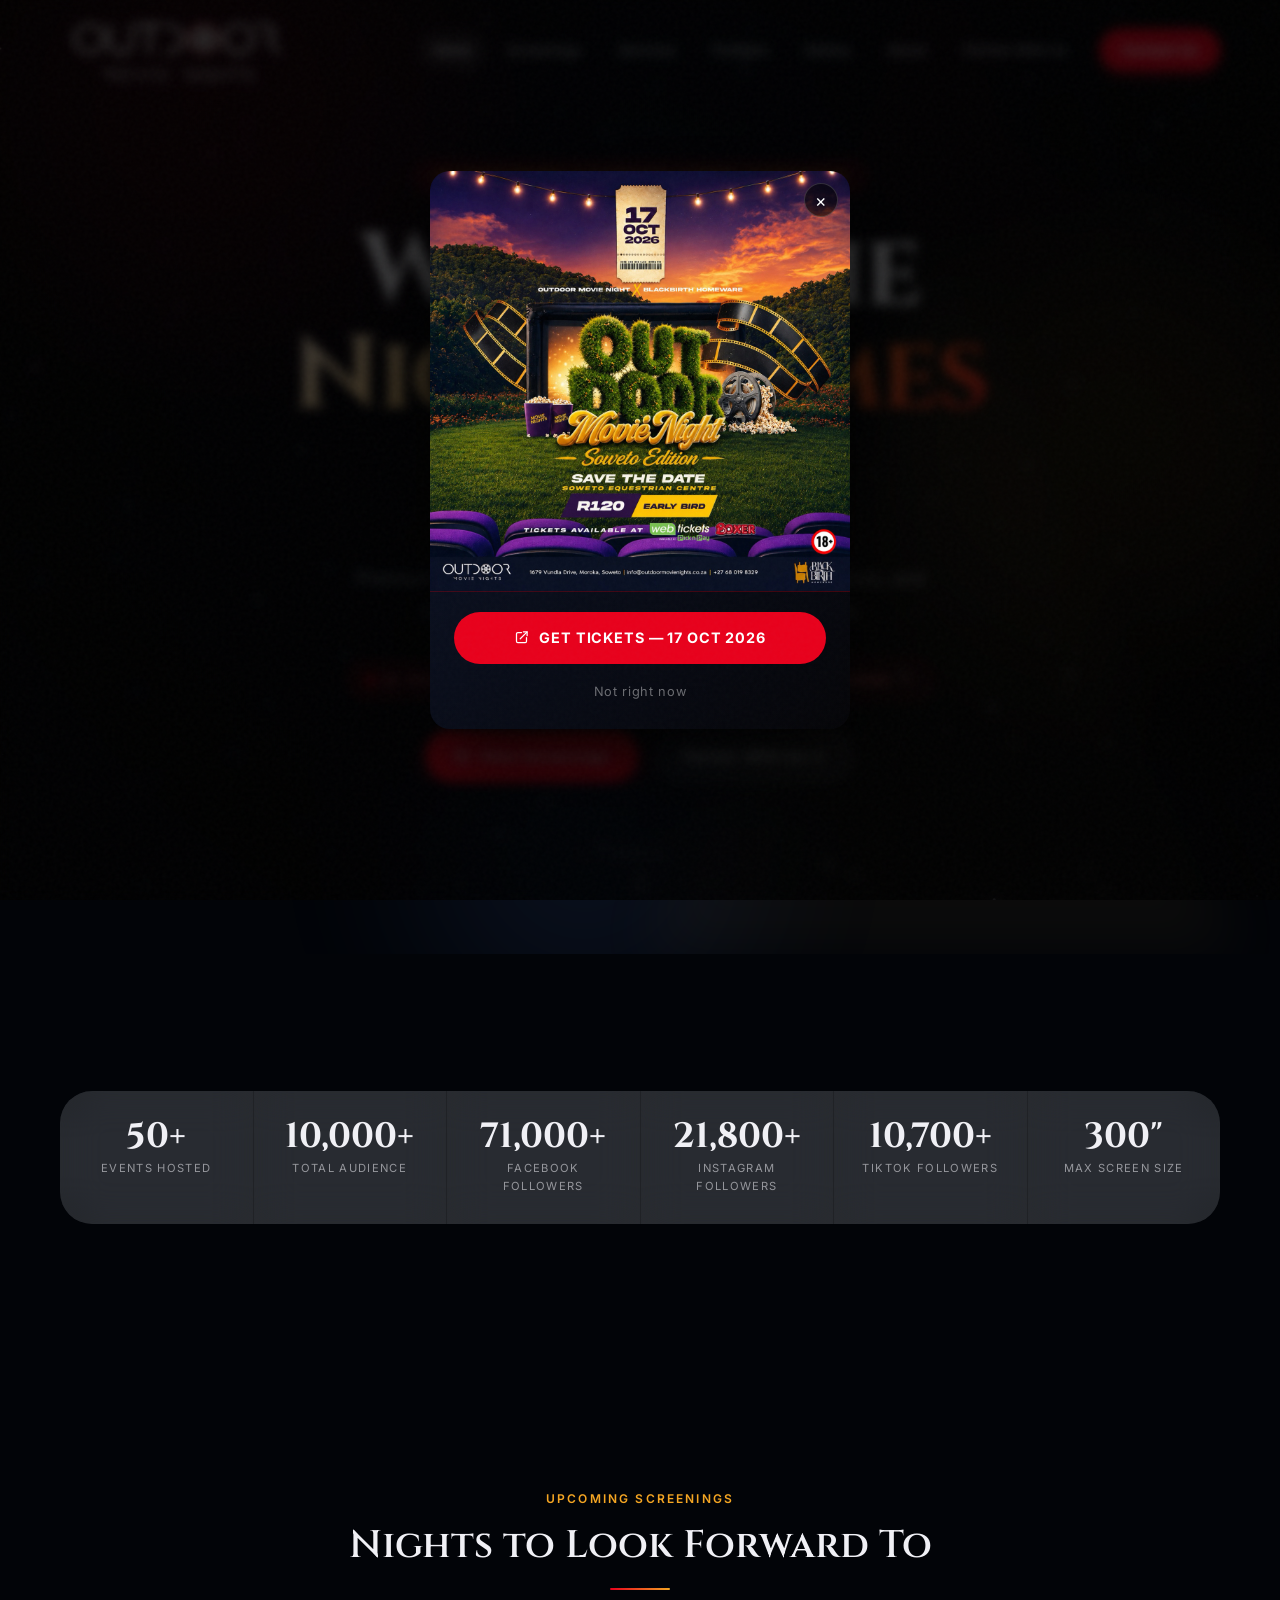
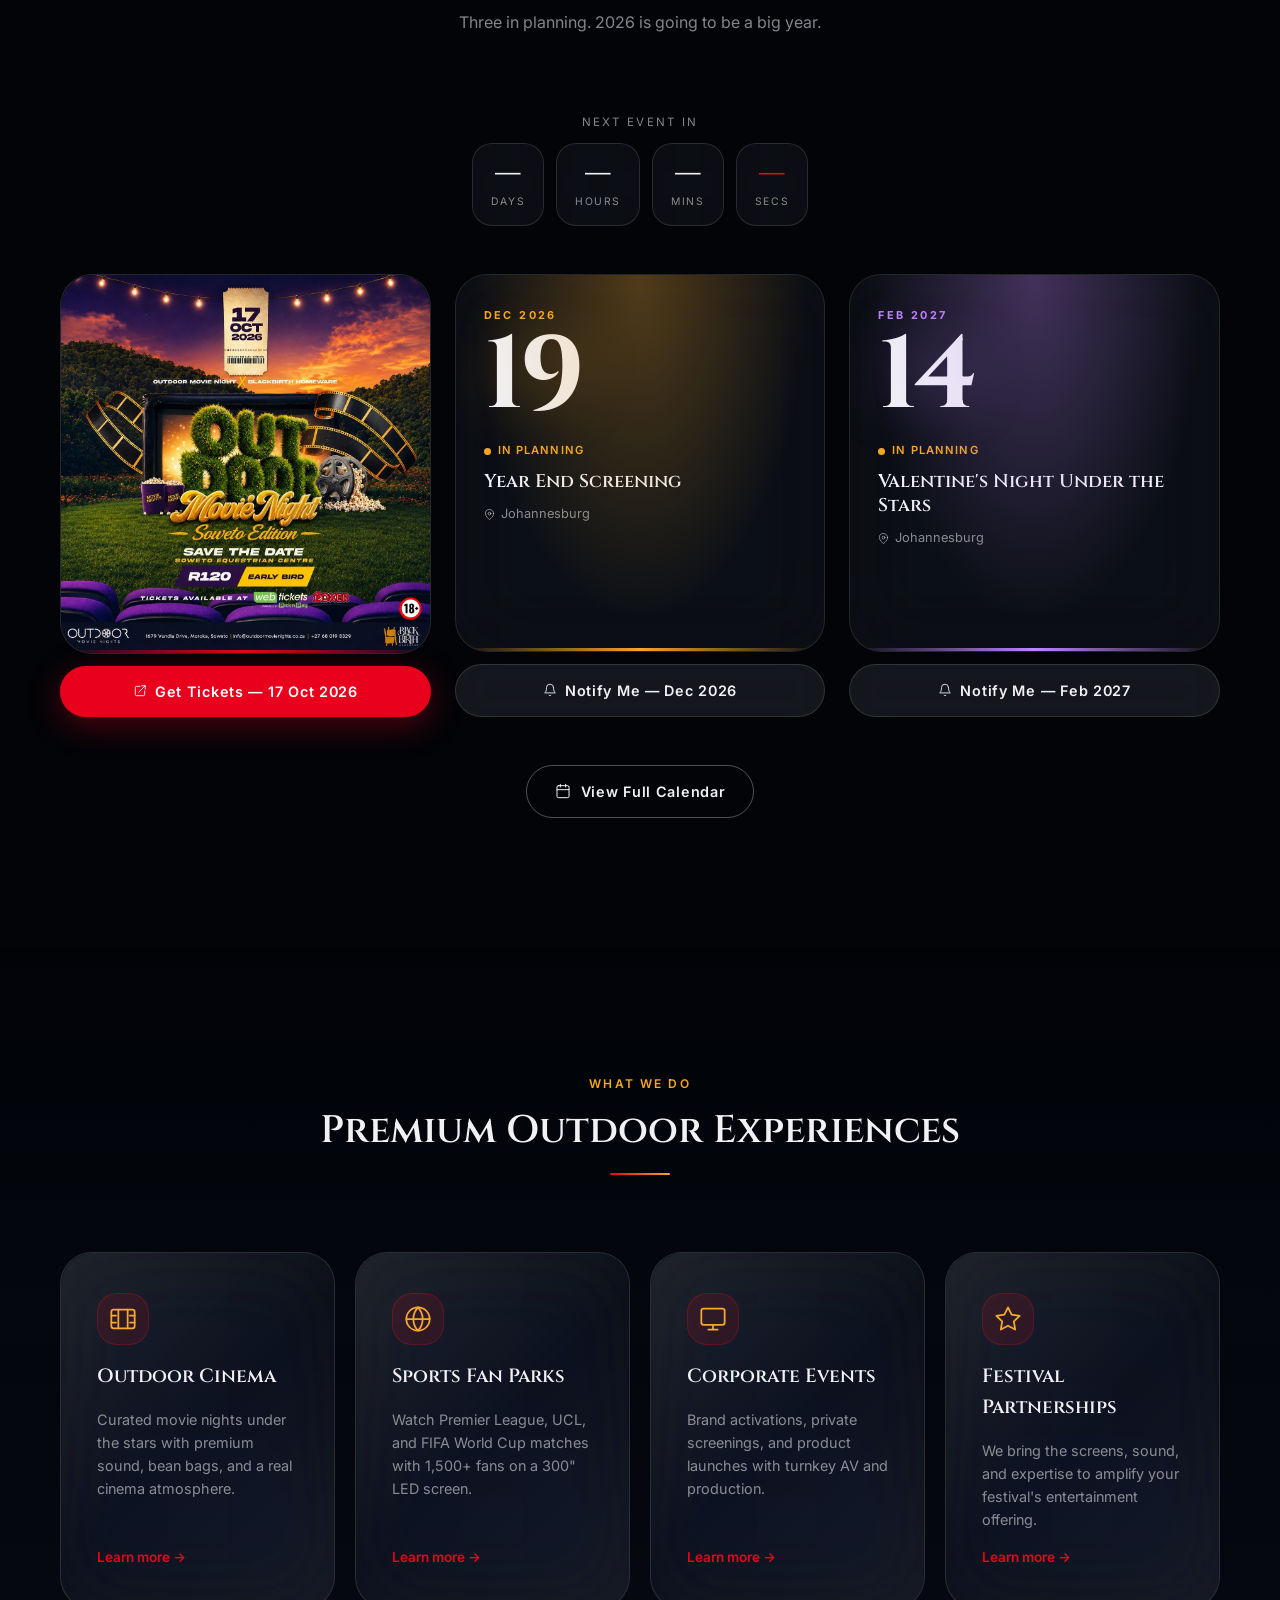
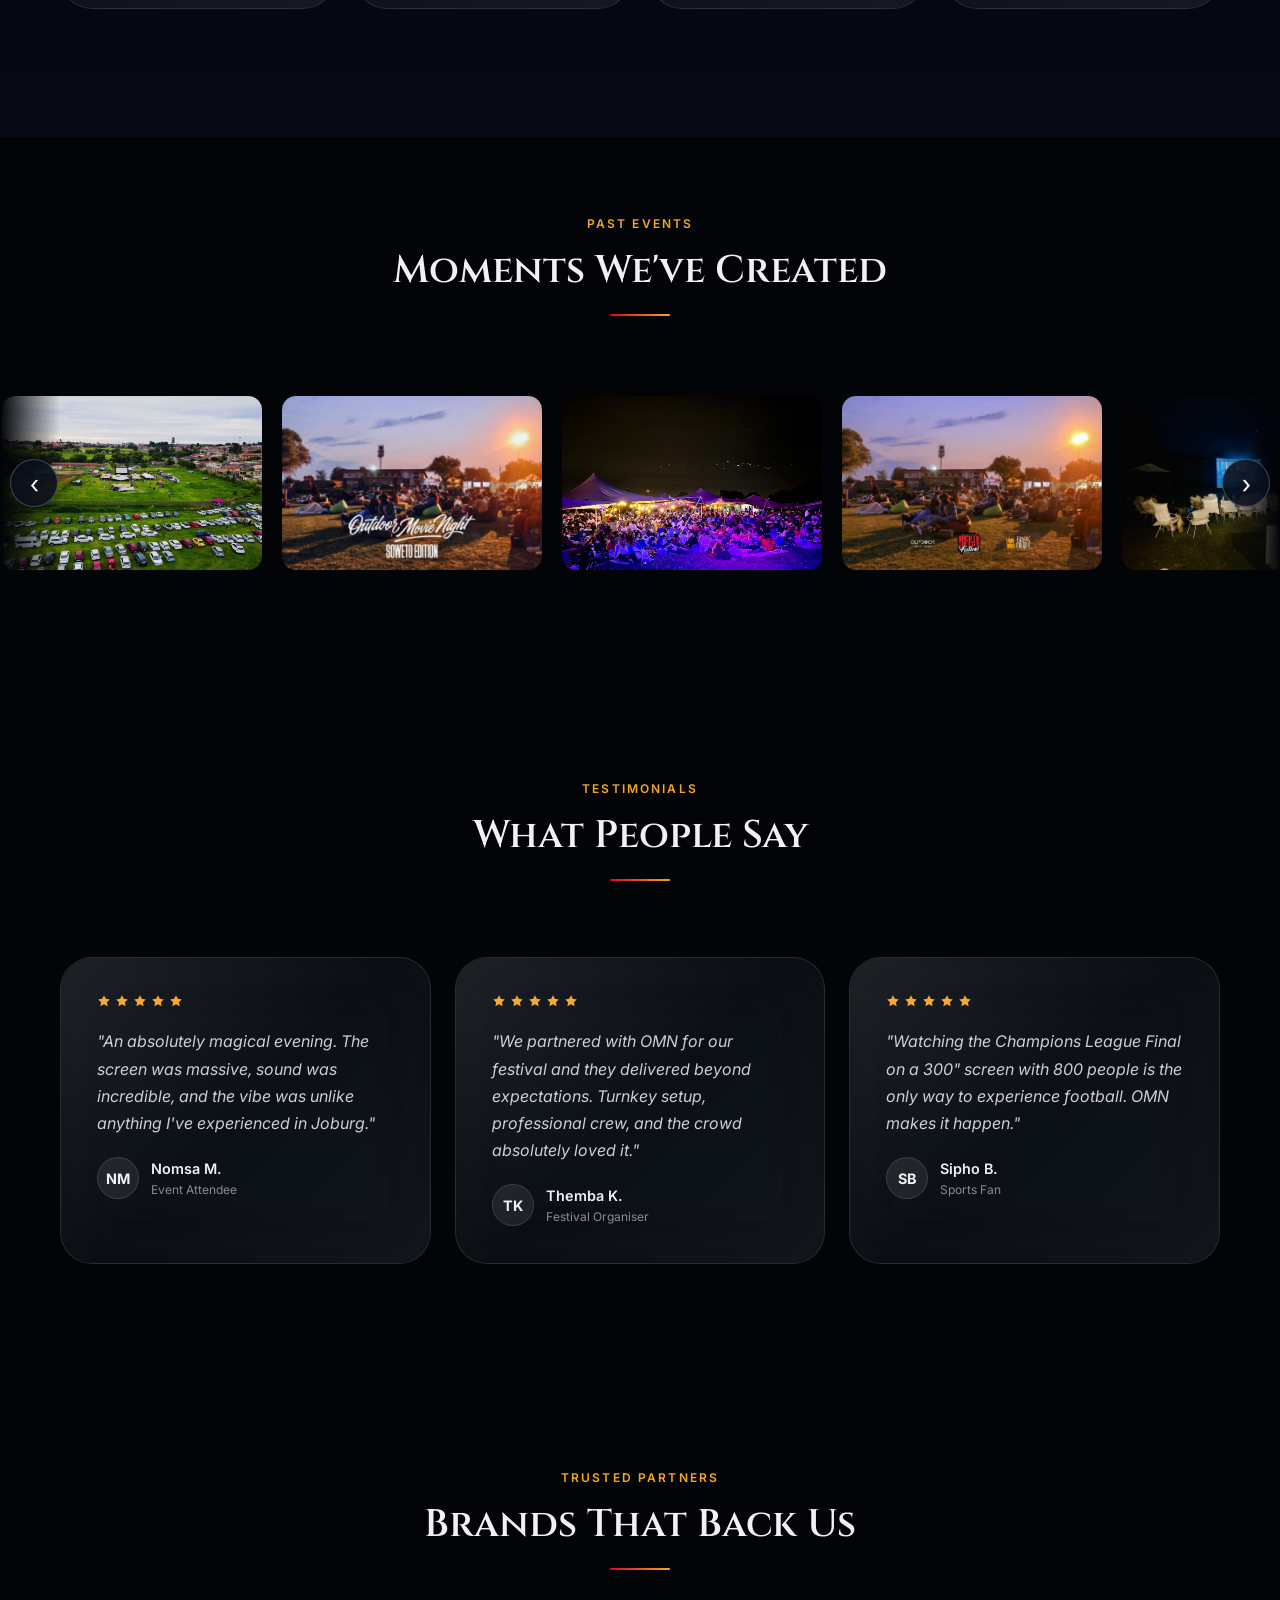
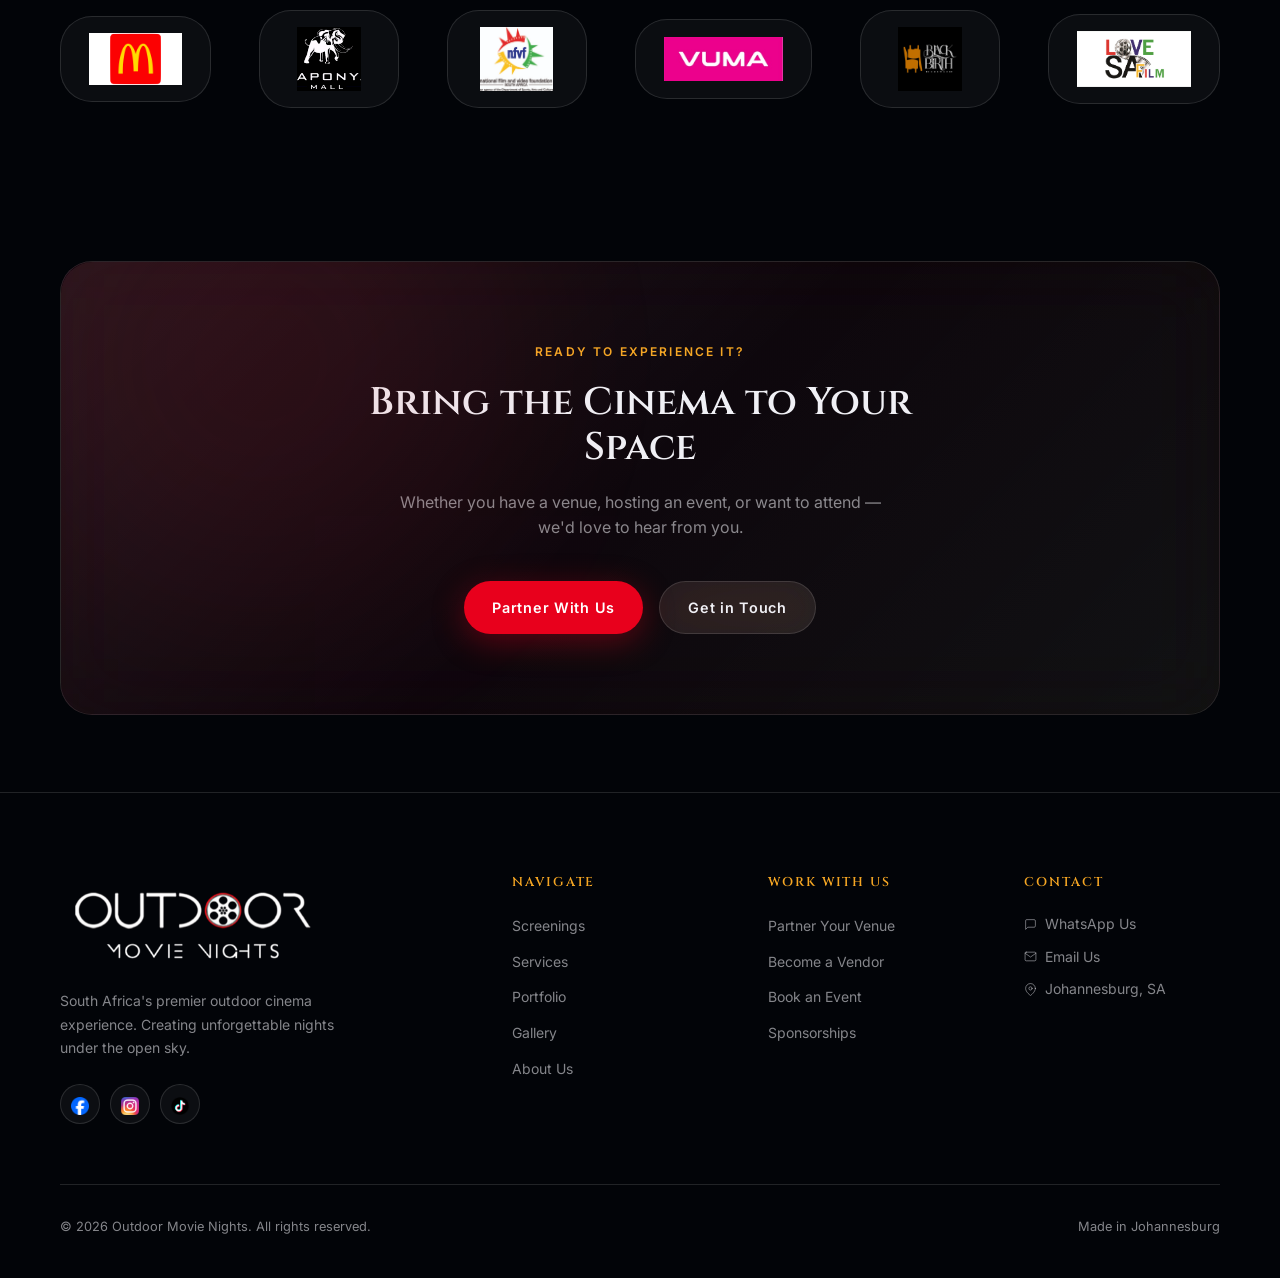
==== commit 28cb443b: "Performance: compress images, async fonts, lazy loading; add event popup Image compression: - Marque" ====
--- a/index.html
+++ b/index.html
@@ -7,8 +7,11 @@
   <meta name="description" content="South Africa's premier outdoor cinema and fan park experience. Premium large-screen events in Johannesburg.">
   <link rel="preconnect" href="https://fonts.googleapis.com">
   <link rel="preconnect" href="https://fonts.gstatic.com" crossorigin>
-  <link href="https://fonts.googleapis.com/css2?family=Cinzel:wght@400;600;700;900&family=Inter:wght@300;400;500;600;700&display=swap" rel="stylesheet">
-  <link rel="preload" href="assets/logo/OMN Logo.png" as="image">
+  <!-- Non-blocking font load -->
+  <link rel="preload" href="https://fonts.googleapis.com/css2?family=Cinzel:wght@400;600;700&family=Inter:wght@300;400;500;600;700&display=swap" as="style" onload="this.onload=null;this.rel='stylesheet'">
+  <noscript><link href="https://fonts.googleapis.com/css2?family=Cinzel:wght@400;600;700&family=Inter:wght@300;400;500;600;700&display=swap" rel="stylesheet"></noscript>
+  <link rel="preload" href="assets/logo/OMN Logo.png" as="image" fetchpriority="high">
+  <link rel="preload" href="assets/posters/poster-2026-oct.jpg" as="image">
   <link rel="stylesheet" href="css/global.css">
   <link rel="stylesheet" href="css/animations.css">
   <link rel="stylesheet" href="css/components.css">
@@ -287,31 +290,31 @@
     <button class="marquee-btn marquee-btn-prev" aria-label="Previous photos" id="marquee-prev">&#8249;</button>
     <div class="marquee-wrapper" id="marquee-wrapper">
       <div class="marquee-track" id="marquee-track">
-        <img src="assets/events/new/drone-02.jpg" alt="Aerial view of Outdoor Movie Night event" class="marquee-img">
-        <img src="assets/events/new/soweto-ed-02.jpg" alt="Soweto Edition sunset crowd" class="marquee-img">
-        <img src="assets/events/new/crowd-01.jpg" alt="Thousands at Outdoor Movie Night" class="marquee-img">
-        <img src="assets/events/new/back-to-city.jpg" alt="Back to the City Festival screening" class="marquee-img">
-        <img src="assets/events/new/corporate-02.jpg" alt="Elegant outdoor cinema setup" class="marquee-img">
-        <img src="assets/events/new/drone-03.jpg" alt="Drone aerial of event" class="marquee-img">
-        <img src="assets/events/new/attendee-02.jpg" alt="Friends enjoying movie night" class="marquee-img">
-        <img src="assets/events/new/crowd-07.jpg" alt="Crowd under string lights" class="marquee-img">
-        <img src="assets/events/new/soweto-ed-01.jpg" alt="Soweto Equestrian Centre" class="marquee-img">
-        <img src="assets/events/new/beanbag-setup.jpg" alt="Bean bag cinema setup" class="marquee-img">
-        <img src="assets/events/new/dj-female.jpg" alt="DJ at Back to the City" class="marquee-img">
-        <img src="assets/events/new/crowd-02.jpg" alt="Night crowd at OMN event" class="marquee-img">
+        <img src="assets/events/new/drone-02.jpg" alt="Aerial view of Outdoor Movie Night event" class="marquee-img" loading="lazy">
+        <img src="assets/events/new/soweto-ed-02.jpg" alt="Soweto Edition sunset crowd" class="marquee-img" loading="lazy">
+        <img src="assets/events/new/crowd-01.jpg" alt="Thousands at Outdoor Movie Night" class="marquee-img" loading="lazy">
+        <img src="assets/events/new/back-to-city.jpg" alt="Back to the City Festival screening" class="marquee-img" loading="lazy">
+        <img src="assets/events/new/corporate-02.jpg" alt="Elegant outdoor cinema setup" class="marquee-img" loading="lazy">
+        <img src="assets/events/new/drone-03.jpg" alt="Drone aerial of event" class="marquee-img" loading="lazy">
+        <img src="assets/events/new/attendee-02.jpg" alt="Friends enjoying movie night" class="marquee-img" loading="lazy">
+        <img src="assets/events/new/crowd-07.jpg" alt="Crowd under string lights" class="marquee-img" loading="lazy">
+        <img src="assets/events/new/soweto-ed-01.jpg" alt="Soweto Equestrian Centre" class="marquee-img" loading="lazy">
+        <img src="assets/events/new/beanbag-setup.jpg" alt="Bean bag cinema setup" class="marquee-img" loading="lazy">
+        <img src="assets/events/new/dj-female.jpg" alt="DJ at Back to the City" class="marquee-img" loading="lazy">
+        <img src="assets/events/new/crowd-02.jpg" alt="Night crowd at OMN event" class="marquee-img" loading="lazy">
         <!-- Duplicate set for seamless infinite loop -->
-        <img src="assets/events/new/drone-02.jpg" alt="Aerial view of Outdoor Movie Night event" class="marquee-img">
-        <img src="assets/events/new/soweto-ed-02.jpg" alt="Soweto Edition sunset crowd" class="marquee-img">
-        <img src="assets/events/new/crowd-01.jpg" alt="Thousands at Outdoor Movie Night" class="marquee-img">
-        <img src="assets/events/new/back-to-city.jpg" alt="Back to the City Festival screening" class="marquee-img">
-        <img src="assets/events/new/corporate-02.jpg" alt="Elegant outdoor cinema setup" class="marquee-img">
-        <img src="assets/events/new/drone-03.jpg" alt="Drone aerial of event" class="marquee-img">
-        <img src="assets/events/new/attendee-02.jpg" alt="Friends enjoying movie night" class="marquee-img">
-        <img src="assets/events/new/crowd-07.jpg" alt="Crowd under string lights" class="marquee-img">
-        <img src="assets/events/new/soweto-ed-01.jpg" alt="Soweto Equestrian Centre" class="marquee-img">
-        <img src="assets/events/new/beanbag-setup.jpg" alt="Bean bag cinema setup" class="marquee-img">
-        <img src="assets/events/new/dj-female.jpg" alt="DJ at Back to the City" class="marquee-img">
-        <img src="assets/events/new/crowd-02.jpg" alt="Night crowd at OMN event" class="marquee-img">
+        <img src="assets/events/new/drone-02.jpg" alt="Aerial view of Outdoor Movie Night event" class="marquee-img" loading="lazy">
+        <img src="assets/events/new/soweto-ed-02.jpg" alt="Soweto Edition sunset crowd" class="marquee-img" loading="lazy">
+        <img src="assets/events/new/crowd-01.jpg" alt="Thousands at Outdoor Movie Night" class="marquee-img" loading="lazy">
+        <img src="assets/events/new/back-to-city.jpg" alt="Back to the City Festival screening" class="marquee-img" loading="lazy">
+        <img src="assets/events/new/corporate-02.jpg" alt="Elegant outdoor cinema setup" class="marquee-img" loading="lazy">
+        <img src="assets/events/new/drone-03.jpg" alt="Drone aerial of event" class="marquee-img" loading="lazy">
+        <img src="assets/events/new/attendee-02.jpg" alt="Friends enjoying movie night" class="marquee-img" loading="lazy">
+        <img src="assets/events/new/crowd-07.jpg" alt="Crowd under string lights" class="marquee-img" loading="lazy">
+        <img src="assets/events/new/soweto-ed-01.jpg" alt="Soweto Equestrian Centre" class="marquee-img" loading="lazy">
+        <img src="assets/events/new/beanbag-setup.jpg" alt="Bean bag cinema setup" class="marquee-img" loading="lazy">
+        <img src="assets/events/new/dj-female.jpg" alt="DJ at Back to the City" class="marquee-img" loading="lazy">
+        <img src="assets/events/new/crowd-02.jpg" alt="Night crowd at OMN event" class="marquee-img" loading="lazy">
       </div>
     </div>
     <button class="marquee-btn marquee-btn-next" aria-label="Next photos" id="marquee-next">&#8250;</button>
@@ -476,5 +479,43 @@
 <script src="js/starfield.js" defer></script>
 <script src="js/nav.js" defer></script>
 <script src="js/scroll.js" defer></script>
+
+<!-- Oct 17 Event Popup -->
+<div id="event-popup" style="display:none;position:fixed;inset:0;z-index:9999;align-items:center;justify-content:center;padding:16px;background:rgba(0,0,0,0.75);backdrop-filter:blur(6px);-webkit-backdrop-filter:blur(6px)">
+  <div style="position:relative;max-width:420px;width:100%;border-radius:20px;overflow:hidden;box-shadow:0 32px 80px rgba(0,0,0,0.8)">
+    <button onclick="closePopup()" aria-label="Close" style="position:absolute;top:12px;right:12px;z-index:10;width:34px;height:34px;border-radius:50%;background:rgba(0,0,0,0.6);border:1px solid rgba(255,255,255,0.15);color:#fff;font-size:1.1rem;cursor:pointer;display:flex;align-items:center;justify-content:center;line-height:1">×</button>
+    <img src="assets/posters/poster-2026-oct.jpg" alt="Outdoor Movie Night 17 Oct 2026" style="width:100%;display:block;object-fit:cover;object-position:top;max-height:70vh">
+    <div style="padding:20px 24px;background:linear-gradient(135deg,#0a0f1e,#050508);border-top:1px solid rgba(232,0,28,0.25)">
+      <a href="https://www.webtickets.co.za/v2/event.aspx?itemid=1598558591" target="_blank" rel="noopener" onclick="closePopup()" style="display:flex;align-items:center;justify-content:center;gap:10px;padding:14px 20px;border-radius:50px;background:#E8001C;color:#fff;font-size:0.9rem;font-weight:700;letter-spacing:0.06em;text-decoration:none;text-transform:uppercase">
+        <svg width="15" height="15" viewBox="0 0 24 24" fill="none" stroke="currentColor" stroke-width="2" stroke-linecap="round" stroke-linejoin="round"><path d="M20 12v6a2 2 0 01-2 2H6a2 2 0 01-2-2V6a2 2 0 012-2h6"/><path d="M15 3h6v6"/><path d="M10 14L21 3"/></svg>
+        Get Tickets — 17 Oct 2026
+      </a>
+      <button onclick="closePopup()" style="display:block;width:100%;margin-top:10px;padding:10px;background:none;border:none;color:rgba(255,255,255,0.4);font-size:0.8rem;cursor:pointer;letter-spacing:0.05em">Not right now</button>
+    </div>
+  </div>
+</div>
+<script>
+  function closePopup() {
+    var p = document.getElementById('event-popup');
+    p.style.opacity = '0';
+    p.style.transition = 'opacity 0.3s ease';
+    setTimeout(function() { p.style.display = 'none'; }, 300);
+    sessionStorage.setItem('omn-popup-oct17', '1');
+  }
+  document.getElementById('event-popup').addEventListener('click', function(e) {
+    if (e.target === this) closePopup();
+  });
+  if (!sessionStorage.getItem('omn-popup-oct17')) {
+    setTimeout(function() {
+      var p = document.getElementById('event-popup');
+      p.style.display = 'flex';
+      p.style.opacity = '0';
+      requestAnimationFrame(function() {
+        p.style.transition = 'opacity 0.4s ease';
+        p.style.opacity = '1';
+      });
+    }, 2000);
+  }
+</script>
 </body>
 </html>
--- a/css/components.css
+++ b/css/components.css
@@ -1451,3 +1451,62 @@
   }
   .poster-day { font-size: 5rem; }
 }
+
+/* ── Mobile optimisations ── */
+@media (max-width: 480px) {
+  /* Hero text */
+  .display-xl { font-size: clamp(2.4rem, 13vw, 4rem); }
+  .display-lg { font-size: clamp(2rem, 10vw, 3rem); }
+  .display-md { font-size: clamp(1.6rem, 8vw, 2.4rem); }
+
+  /* Reduce hero padding */
+  .hero-content { padding: 0 16px; }
+
+  /* Stat strip: 2 columns on phone */
+  .stats-strip { grid-template-columns: repeat(2, 1fr) !important; gap: 12px !important; }
+
+  /* Service cards: 1 column */
+  .grid-4 { grid-template-columns: 1fr !important; gap: 16px !important; }
+  .grid-3 { grid-template-columns: 1fr !important; gap: 16px !important; }
+
+  /* Screening posters: full width */
+  .screening-poster { min-height: 280px; }
+
+  /* Portfolio case alternating layout: always LTR on mobile */
+  .portfolio-case { direction: ltr !important; }
+  .portfolio-case .case-img-wrap { width: 100% !important; }
+  .portfolio-case .glass-card.case-info { width: 100% !important; }
+
+  /* Calendar: smaller cells */
+  .calendar-day { padding: 8px 4px; min-height: 52px; }
+  .day-num { font-size: 0.75rem; width: 22px; height: 22px; }
+
+  /* Event list cards: stack vertically */
+  .event-list-card { grid-template-columns: 1fr !important; }
+
+  /* Buttons: full width on small screens */
+  .btn { padding: 13px 18px; font-size: 0.82rem; }
+
+  /* Testimonials */
+  .testimonial-card { padding: 24px 20px; }
+
+  /* CTA section */
+  .footer-grid { grid-template-columns: 1fr !important; gap: 32px; }
+
+  /* Countdown units */
+  #event-countdown { gap: 6px; }
+  #event-countdown .glass { min-width: 56px; padding: 10px 12px; }
+
+  /* Marquee images taller on mobile */
+  .marquee-img { height: 180px; }
+
+  /* Partner strip: wrap tighter */
+  [style*="gap:32px 48px"] { gap: 20px 24px !important; }
+
+  /* Section padding */
+  .section { padding: clamp(48px, 10vw, 80px) 0; }
+  .section-sm { padding: clamp(32px, 7vw, 56px) 0; }
+
+  /* Disable starfield on mobile for perf */
+  #starfield-canvas { display: none; }
+}
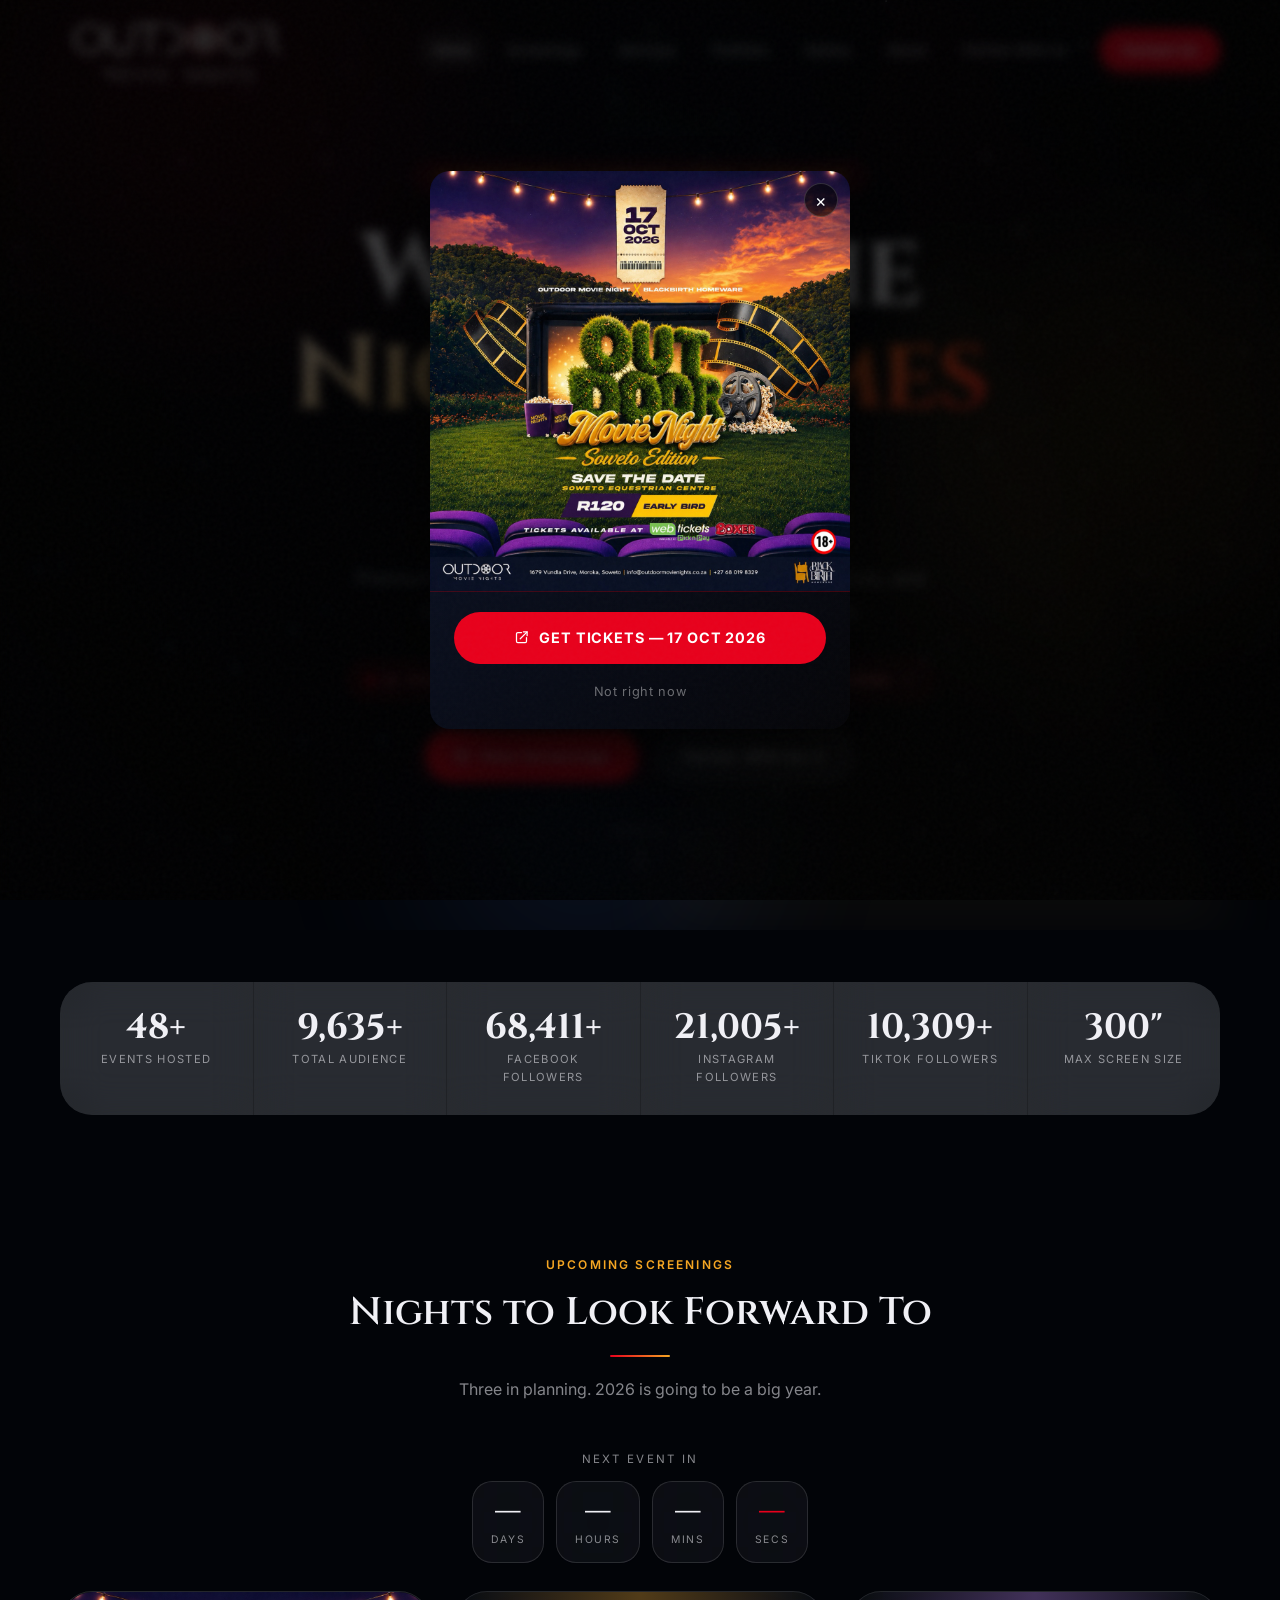
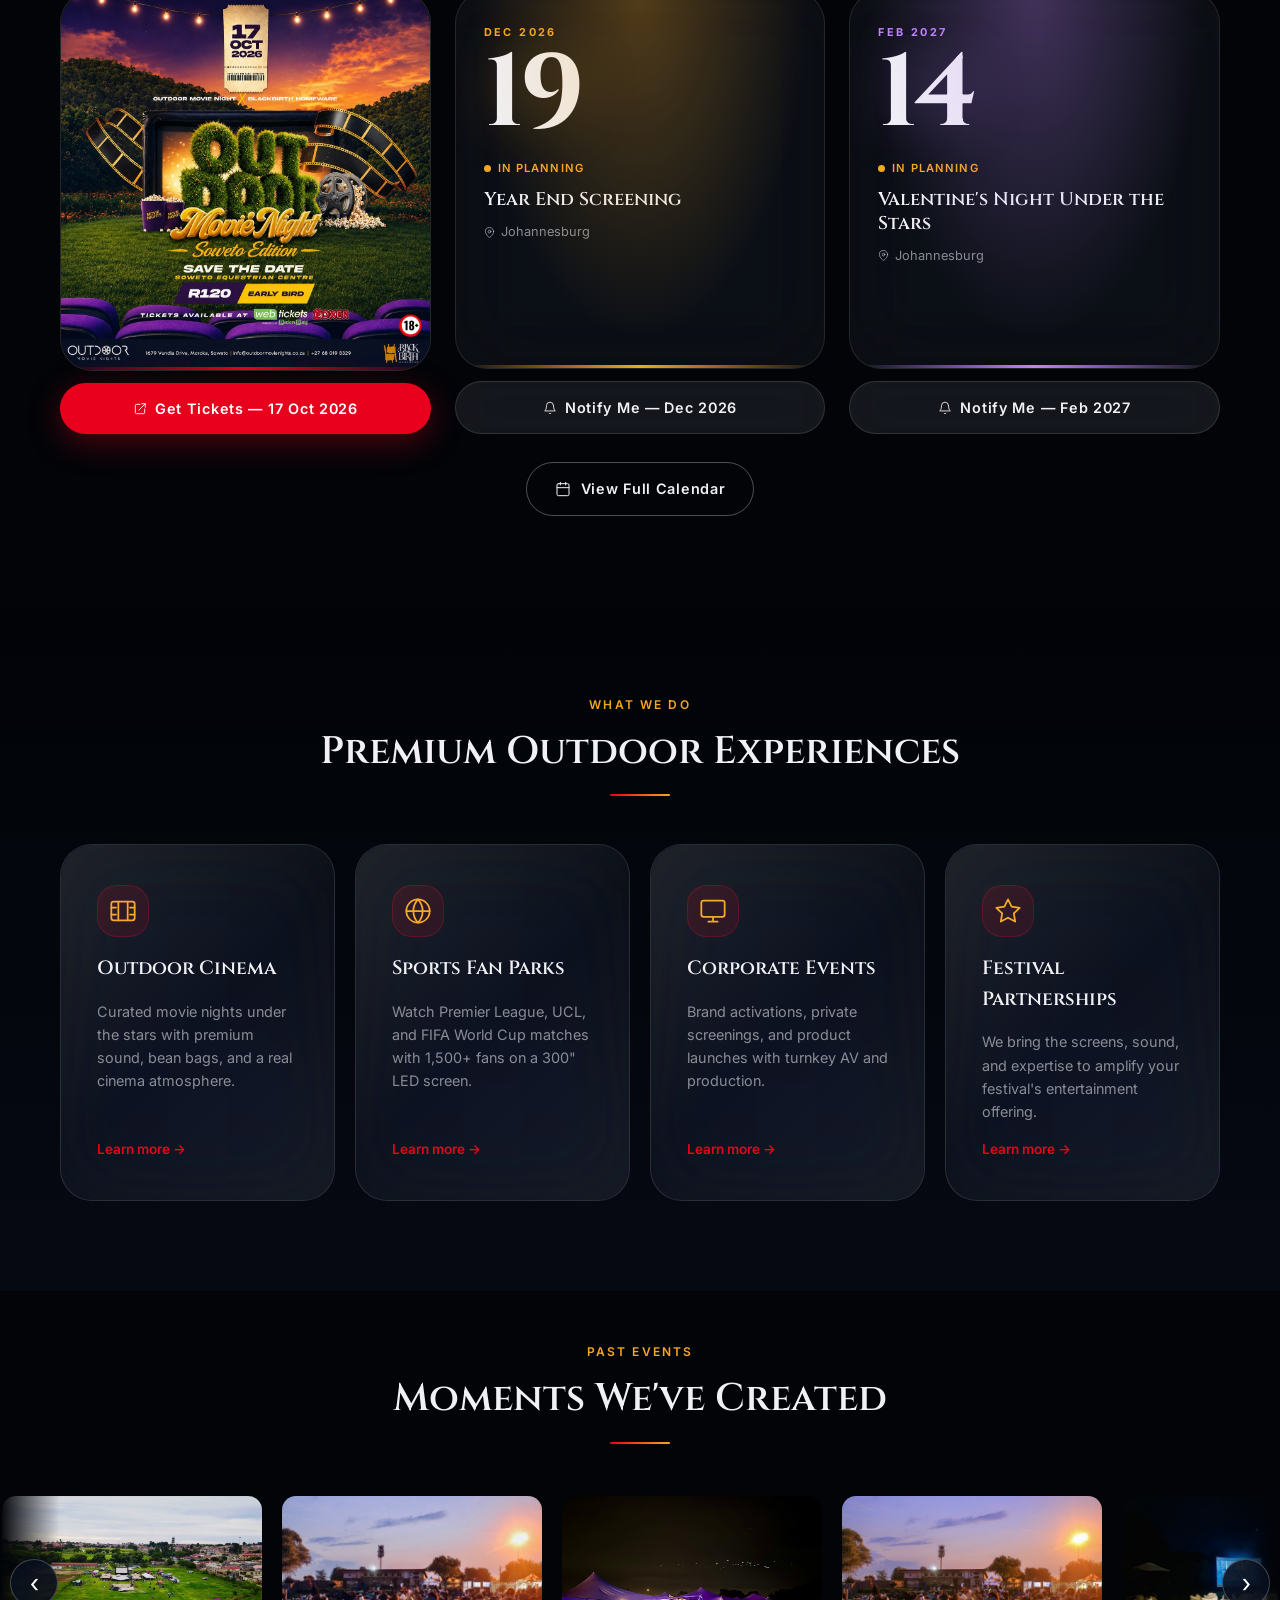
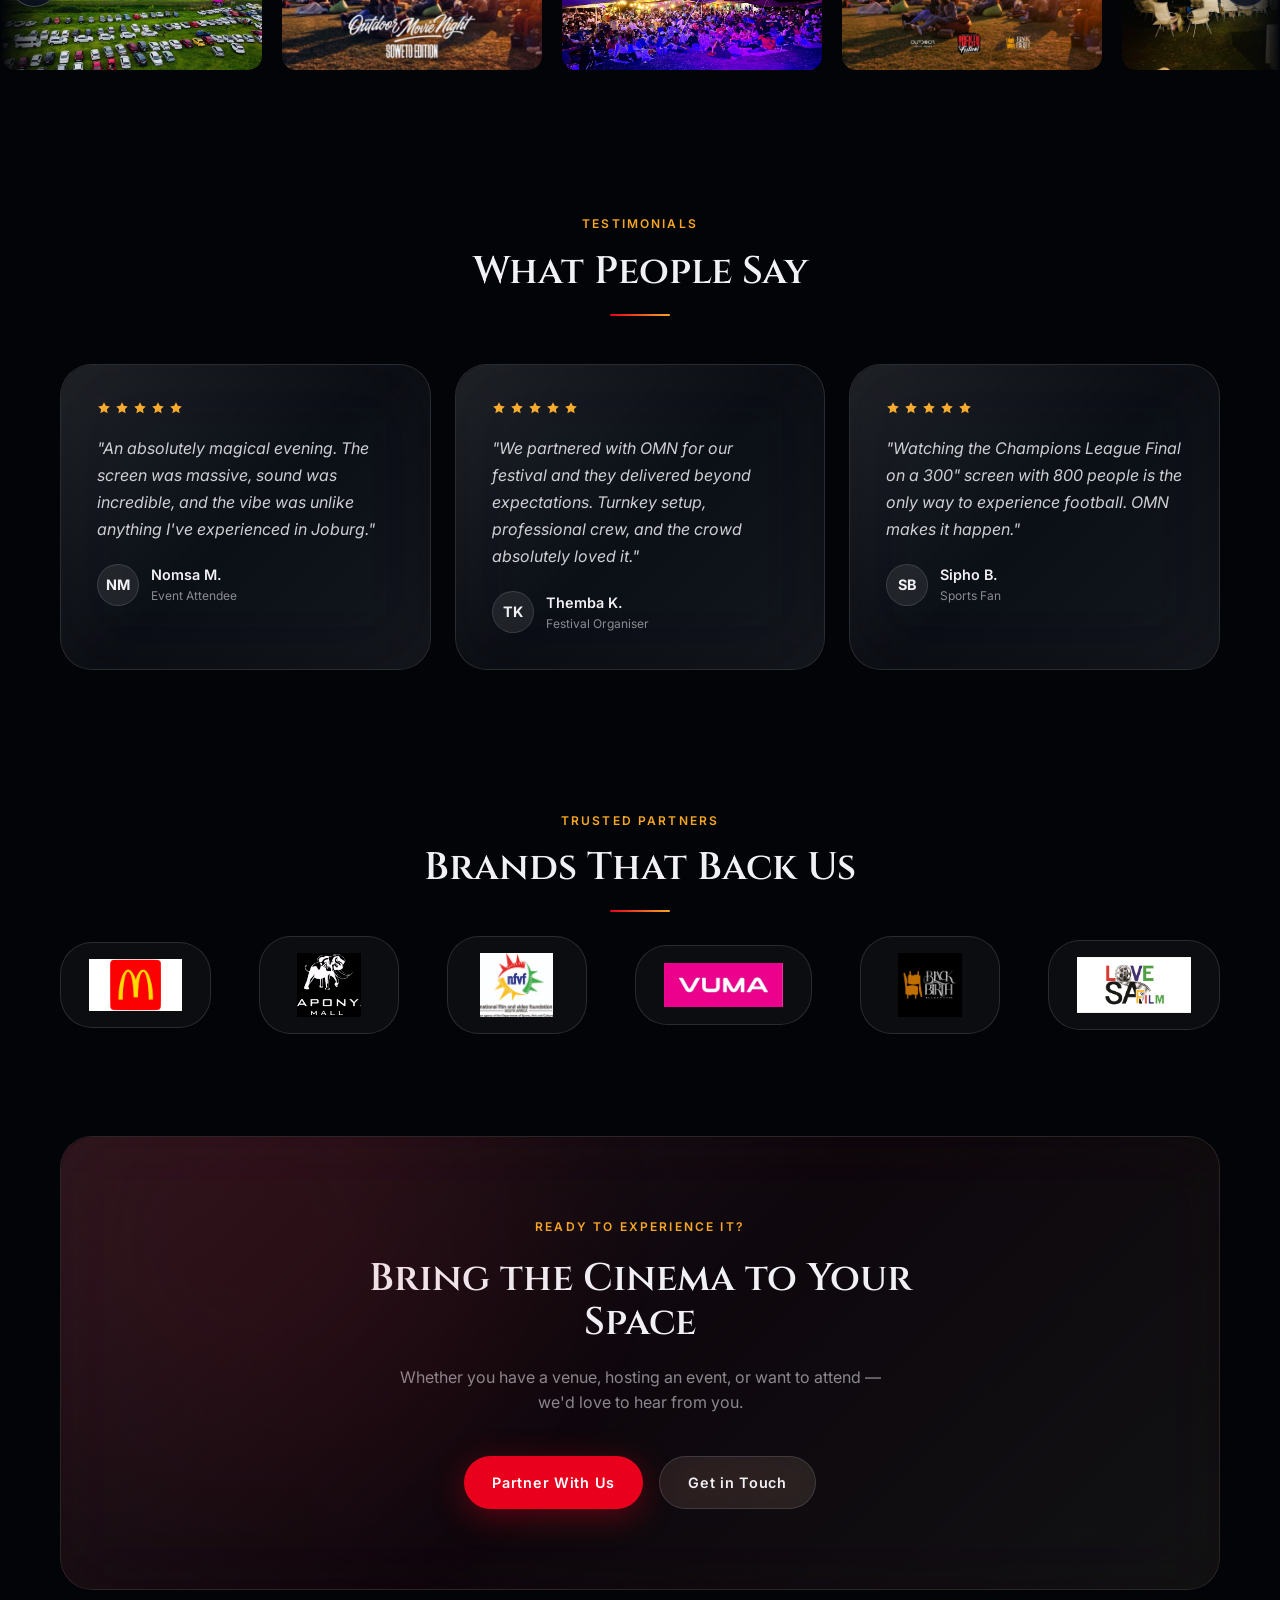
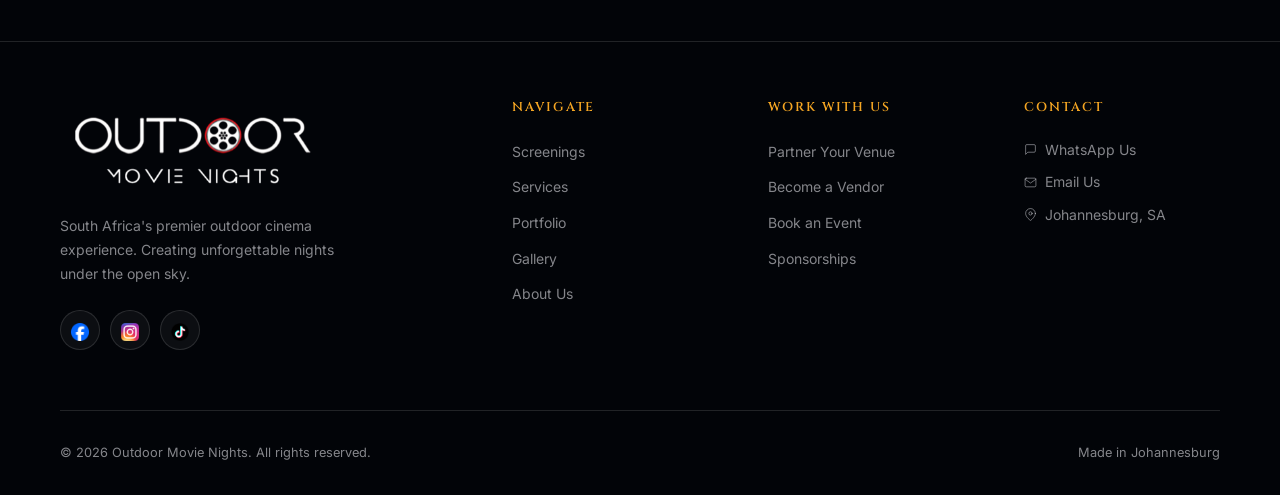
==== commit 0f625b5f: "Kill dead space site-wide — tighten all section and component spacing Reduced --section-pad, .sectio" ====
--- a/index.html
+++ b/index.html
@@ -90,7 +90,7 @@
       <a href="vendors.html"    class="btn btn-glass">Partner With Us →</a>
     </div>
 
-    <div class="scroll-indicator" style="margin-top:64px;opacity:0.5">
+    <div class="scroll-indicator" style="margin-top:40px;opacity:0.5">
       <span style="font-size:0.7rem;letter-spacing:0.2em;text-transform:uppercase;color:var(--c-muted)">Scroll</span>
       <svg width="16" height="24" viewBox="0 0 16 24" fill="none">
         <rect x="6" y="2" width="4" height="8" rx="2" fill="currentColor" opacity="0.5"/>
@@ -143,7 +143,7 @@
     </div>
 
     <!-- Countdown to next event -->
-    <div class="reveal" style="text-align:center;margin-bottom:48px">
+    <div class="reveal" style="text-align:center;margin-bottom:28px">
       <div style="font-size:0.72rem;letter-spacing:0.2em;text-transform:uppercase;color:var(--c-muted);margin-bottom:12px">Next event in</div>
       <div style="display:inline-flex;gap:12px;align-items:flex-end" id="event-countdown">
         <div class="glass" style="padding:14px 18px;min-width:72px;text-align:center;border-radius:var(--r-md)">
@@ -214,7 +214,7 @@
       </div>
     </div>
 
-    <div style="text-align:center;margin-top:48px" class="reveal">
+    <div style="text-align:center;margin-top:28px" class="reveal">
       <a href="screenings.html" class="btn btn-outline" style="display:inline-flex;align-items:center;gap:10px">
         <svg width="16" height="16" viewBox="0 0 24 24" fill="none" stroke="currentColor" stroke-width="1.5" stroke-linecap="round" stroke-linejoin="round"><rect x="3" y="4" width="18" height="18" rx="2"/><line x1="16" y1="2" x2="16" y2="6"/><line x1="8" y1="2" x2="8" y2="6"/><line x1="3" y1="10" x2="21" y2="10"/></svg>
         View Full Calendar
@@ -286,7 +286,7 @@
     <h2 class="display-md">Moments We've Created</h2>
     <div class="divider"></div>
   </div>
-  <div class="marquee-outer" id="marquee-outer" style="margin-top:40px;position:relative">
+  <div class="marquee-outer" id="marquee-outer" style="margin-top:20px;position:relative">
     <button class="marquee-btn marquee-btn-prev" aria-label="Previous photos" id="marquee-prev">&#8249;</button>
     <div class="marquee-wrapper" id="marquee-wrapper">
       <div class="marquee-track" id="marquee-track">
@@ -370,7 +370,7 @@
 <!-- Partners / Sponsors Strip -->
 <section class="section-sm" style="position:relative;z-index:2">
   <div class="container">
-    <div class="section-header reveal" style="margin-bottom:40px">
+    <div class="section-header reveal" style="margin-bottom:24px">
       <div class="label">Trusted Partners</div>
       <h2 class="display-md">Brands That Back Us</h2>
       <div class="divider"></div>
--- a/css/global.css
+++ b/css/global.css
@@ -39,7 +39,7 @@
 
   /* Spacing */
   --nav-h: 100px;
-  --section-pad: clamp(80px, 10vw, 140px);
+  --section-pad: clamp(52px, 7vw, 96px);
 
   /* Radii */
   --r-sm:  12px;
@@ -294,7 +294,7 @@
 }
 
 .section { padding: var(--section-pad) 0; }
-.section-sm { padding: clamp(48px, 6vw, 80px) 0; }
+.section-sm { padding: clamp(32px, 4vw, 56px) 0; }
 
 .grid-2 { display: grid; grid-template-columns: repeat(2, 1fr); gap: 24px; }
 .grid-3 { display: grid; grid-template-columns: repeat(3, 1fr); gap: 24px; }
@@ -349,7 +349,7 @@
 }
 
 /* ── Section Headers ── */
-.section-header { text-align: center; margin-bottom: clamp(48px, 6vw, 80px); }
+.section-header { text-align: center; margin-bottom: clamp(28px, 4vw, 48px); }
 .section-header .label { margin-bottom: 16px; }
 .section-header p { max-width: 600px; margin: 16px auto 0; color: var(--c-muted); }
 
@@ -403,6 +403,7 @@
 
 @media (max-width: 768px) {
   .grid-2, .grid-3, .grid-4 { grid-template-columns: 1fr; }
+  .section-header { margin-bottom: clamp(20px, 4vw, 36px); }
 }
 
 /* ── Mobile Performance: disable expensive GPU effects ── */
--- a/css/components.css
+++ b/css/components.css
@@ -220,7 +220,7 @@
 /* ── Page Hero (inner pages) ── */
 .page-hero {
   position: relative;
-  padding: calc(var(--nav-h) + 80px) 0 80px;
+  padding: calc(var(--nav-h) + 56px) 0 56px;
   overflow: hidden;
   text-align: center;
 }
@@ -235,7 +235,7 @@
   background: var(--glass-border);
   border-radius: var(--r-lg);
   overflow: hidden;
-  margin: 60px 0;
+  margin: 0;
 }
 
 .stat-item {
@@ -726,7 +726,7 @@
 /* ── Footer ── */
 footer {
   border-top: 1px solid var(--glass-border);
-  padding: 80px 0 40px;
+  padding: 56px 0 32px;
   background: var(--c-void);
   position: relative;
 }
@@ -1201,10 +1201,10 @@
 /* Mobile — 768px and below */
 @media (max-width: 768px) {
   /* Base spacing */
-  :root { --section-pad: clamp(40px, 8vw, 80px); }
+  :root { --section-pad: clamp(40px, 8vw, 64px); }
   .container, .container-wide { padding: 0 16px; }
-  .section { padding: clamp(40px, 8vw, 80px) 0; }
-  .section-sm { padding: clamp(32px, 6vw, 56px) 0; }
+  .section { padding: clamp(40px, 8vw, 64px) 0; }
+  .section-sm { padding: clamp(28px, 5vw, 44px) 0; }
 
   /* Hero */
   .hero { padding: calc(var(--nav-h) + 24px) 16px 48px; }
@@ -1218,7 +1218,7 @@
   .grid-2, .grid-3, .grid-4 { grid-template-columns: 1fr; }
 
   /* Stats strip — 2 columns */
-  .stats-strip { grid-template-columns: repeat(2, 1fr); margin: 32px 0; }
+  .stats-strip { grid-template-columns: repeat(2, 1fr); margin: 0; }
   .stat-item { padding: 20px 12px; }
   .stat-value { font-size: clamp(1.2rem, 5vw, 1.8rem); }
 
@@ -1238,7 +1238,7 @@
   .portfolio-case { grid-template-columns: 1fr !important; }
 
   /* Section headers */
-  .section-header { margin-bottom: clamp(32px, 5vw, 56px); }
+  .section-header { margin-bottom: clamp(20px, 4vw, 36px); }
 
   /* Back to top — tighter on mobile */
   #back-to-top { width: 42px; height: 42px; bottom: 20px; right: 16px; }
@@ -1504,8 +1504,8 @@
   [style*="gap:32px 48px"] { gap: 20px 24px !important; }
 
   /* Section padding */
-  .section { padding: clamp(48px, 10vw, 80px) 0; }
-  .section-sm { padding: clamp(32px, 7vw, 56px) 0; }
+  .section { padding: clamp(36px, 8vw, 56px) 0; }
+  .section-sm { padding: clamp(24px, 6vw, 40px) 0; }
 
   /* Disable starfield on mobile for perf */
   #starfield-canvas { display: none; }
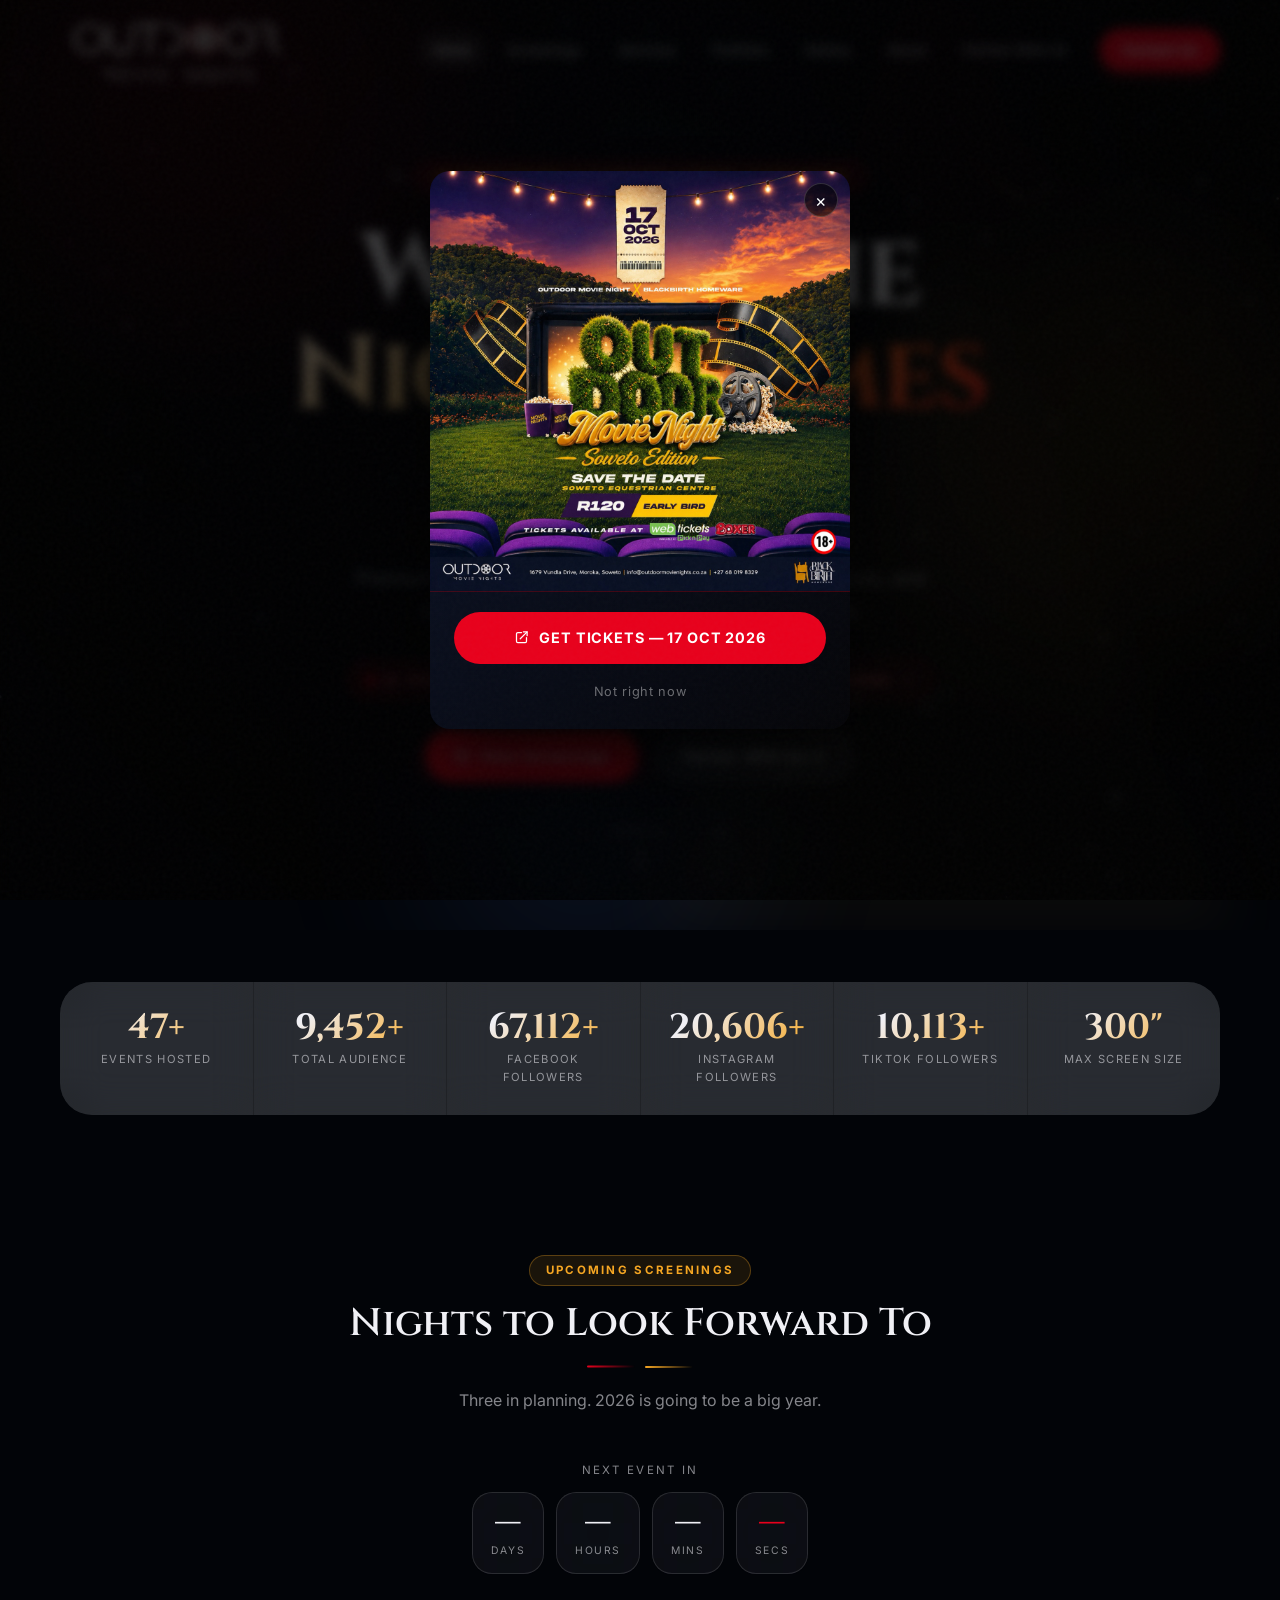
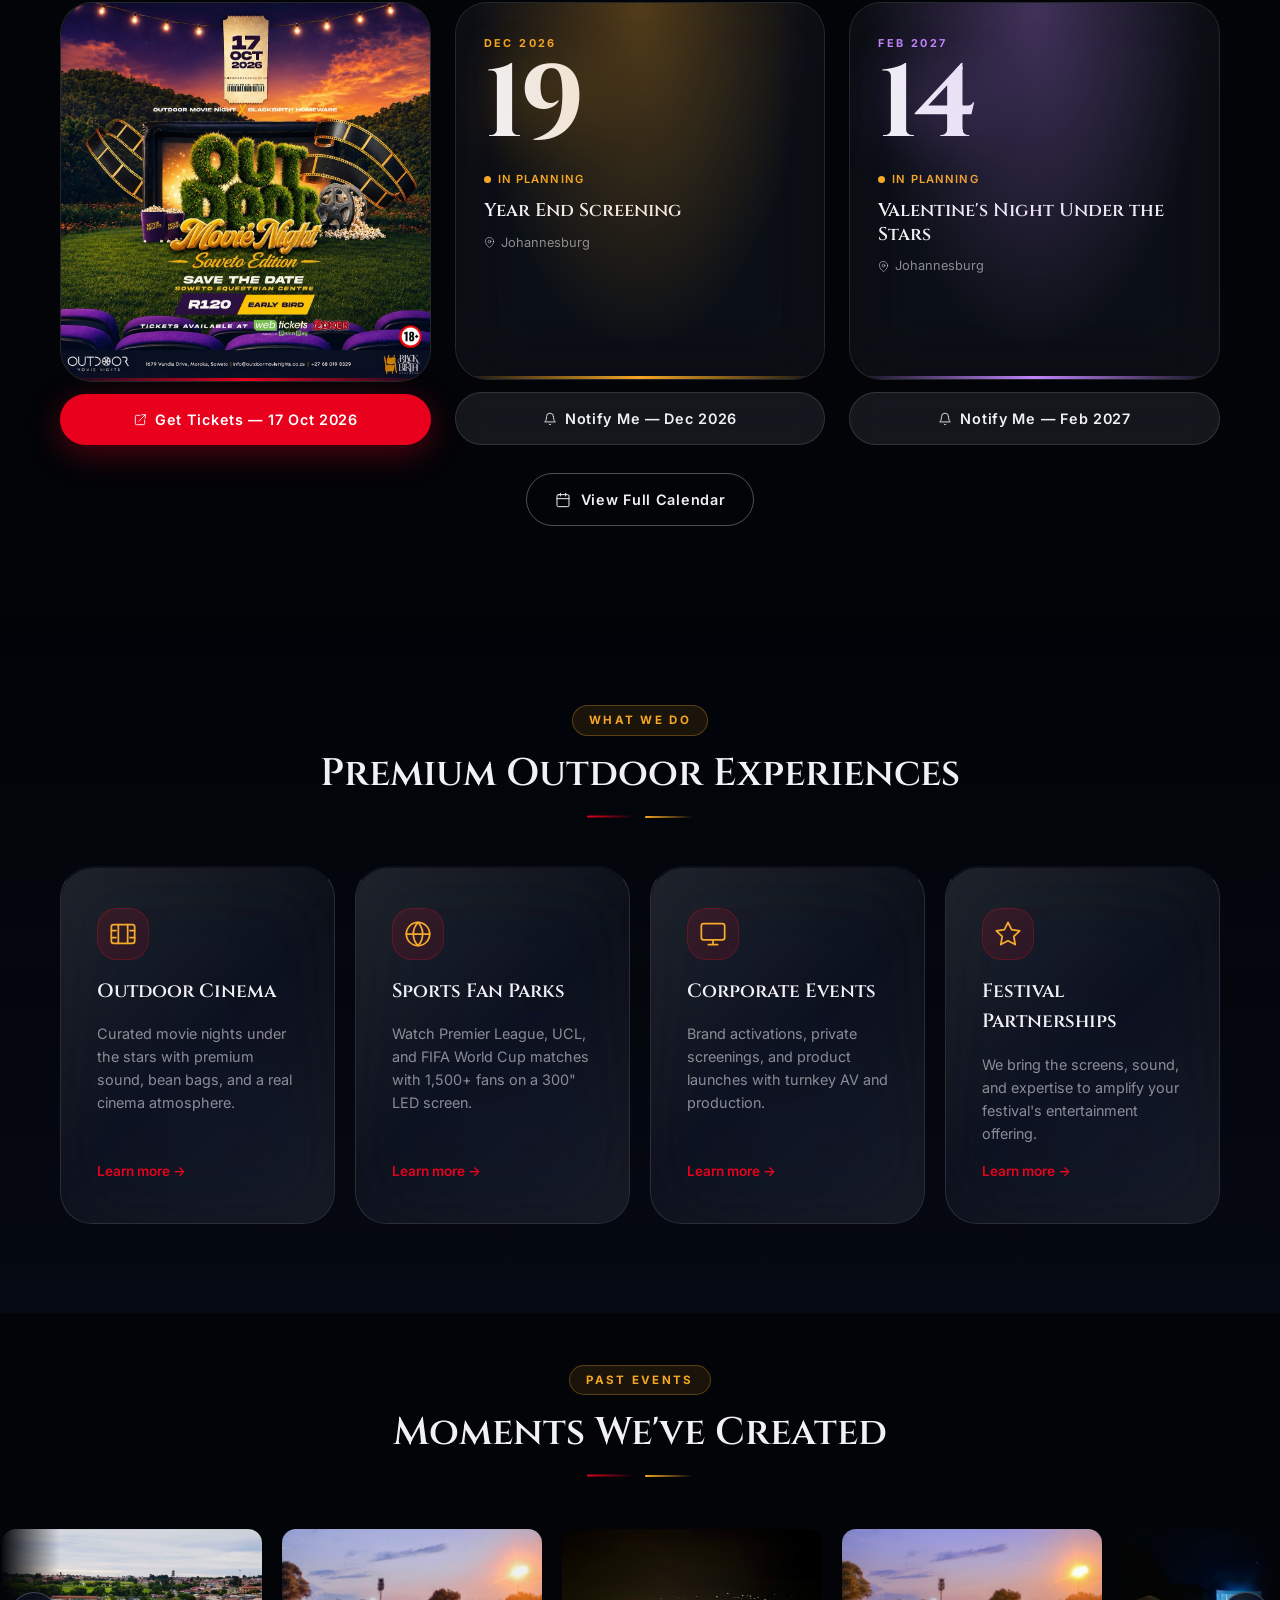
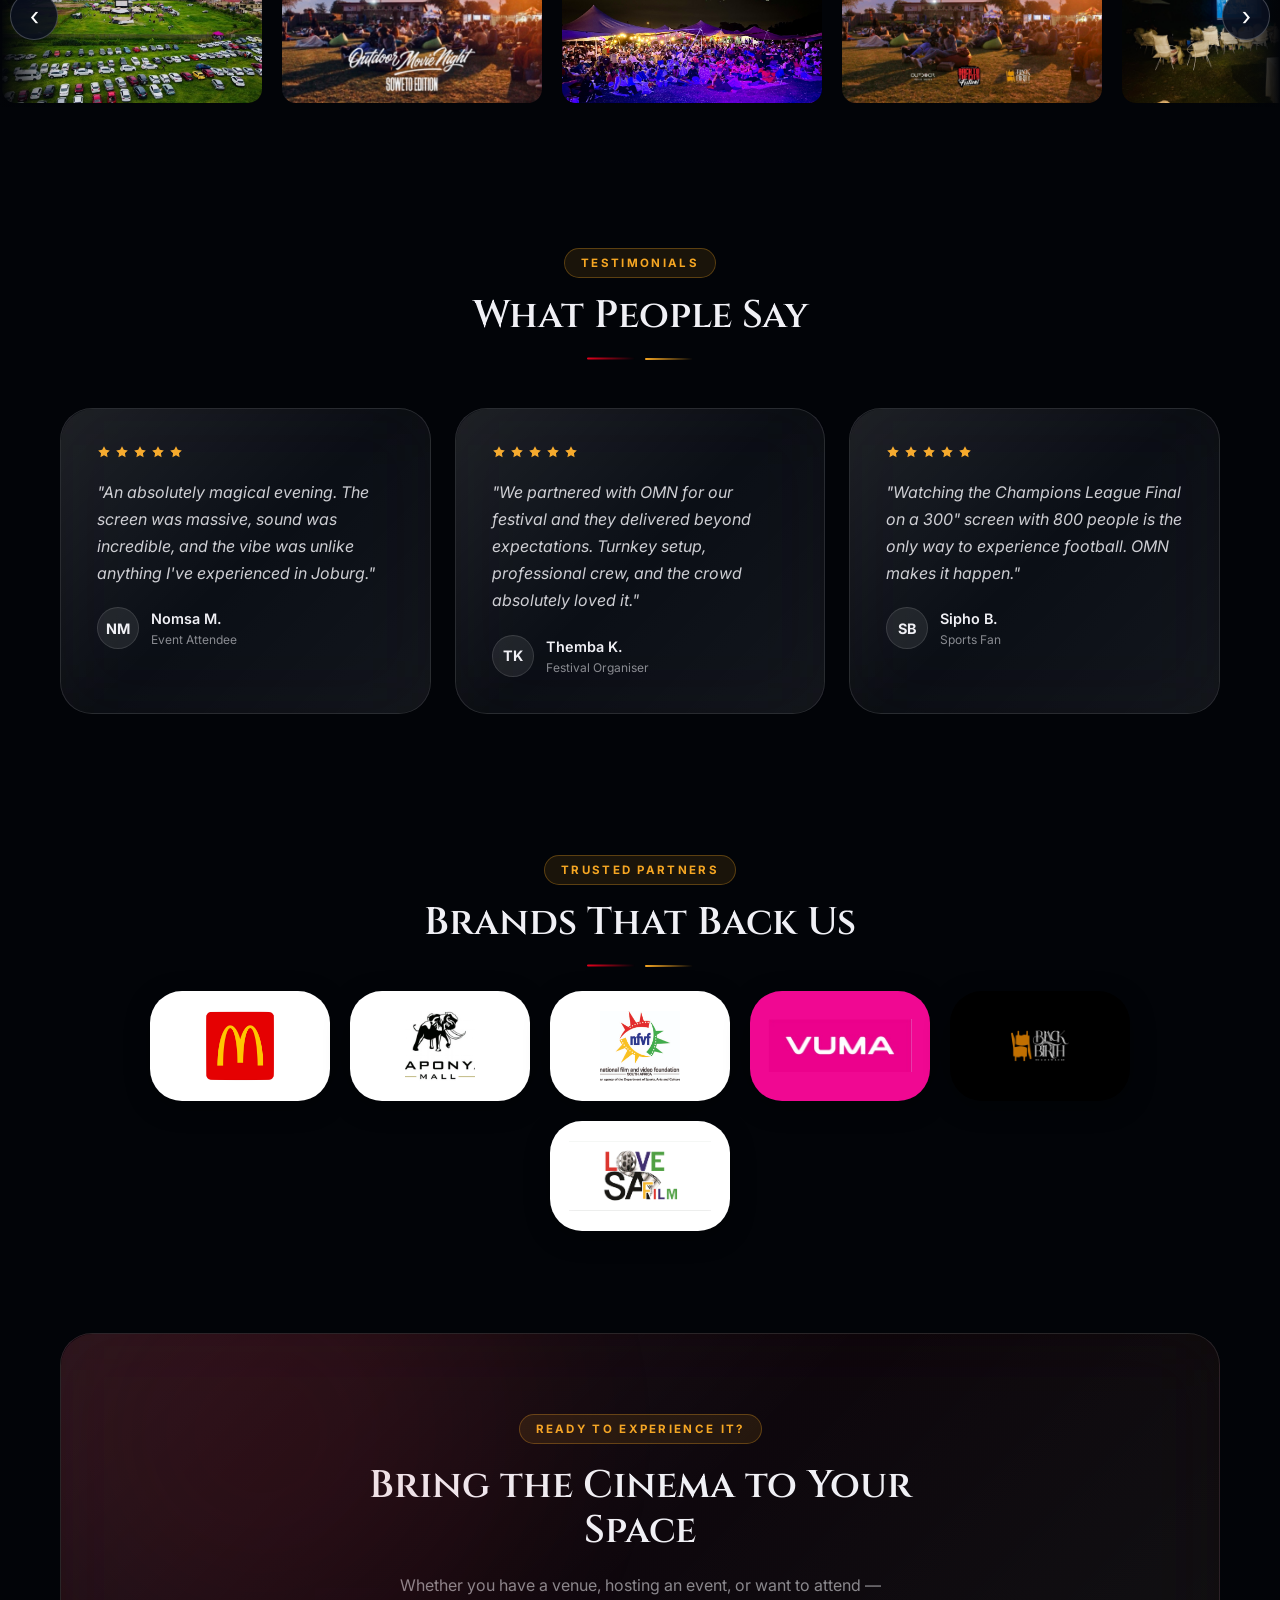
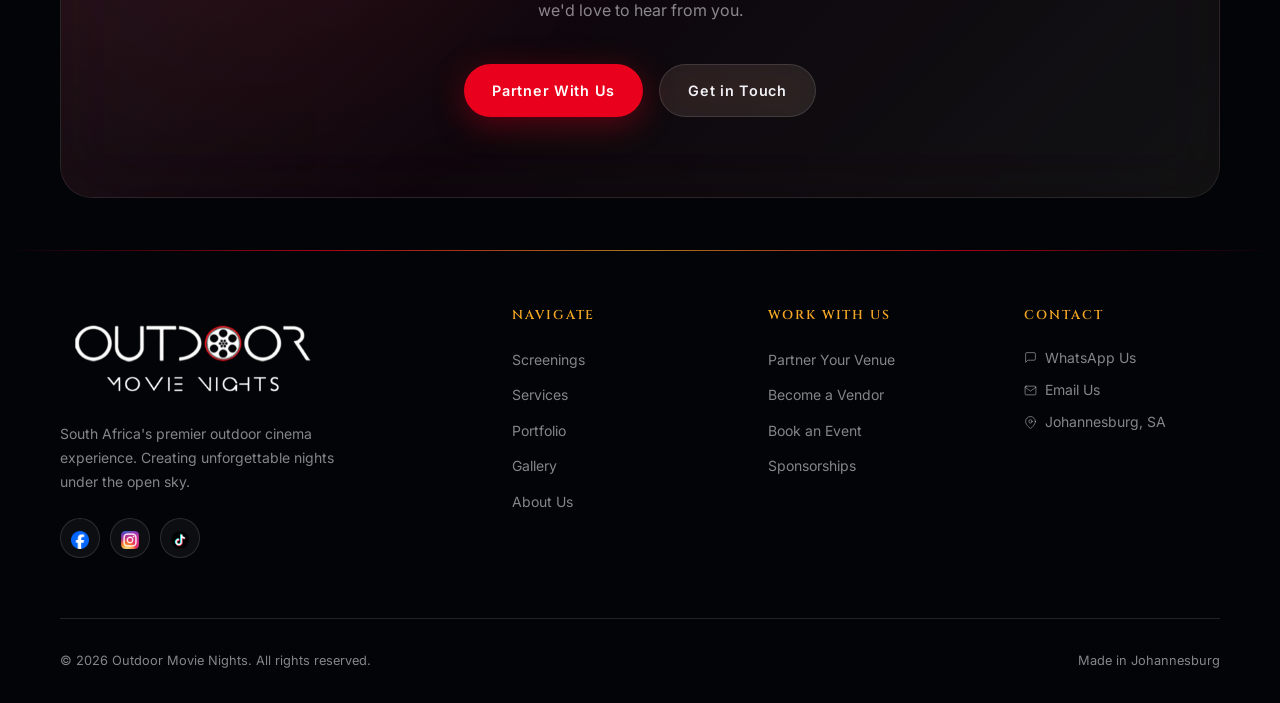
==== commit b4071493: "Add favicon, fix partner cards, improve design system - Generate 512px/32px/180px favicons from OMN " ====
--- a/index.html
+++ b/index.html
@@ -3,6 +3,9 @@
 <head>
   <meta charset="UTF-8">
   <meta name="viewport" content="width=device-width, initial-scale=1.0">
+  <link rel="icon" type="image/png" sizes="32x32" href="assets/logo/favicon-32.png">
+  <link rel="icon" type="image/png" sizes="512x512" href="assets/logo/favicon-512.png">
+  <link rel="apple-touch-icon" href="assets/logo/apple-touch-icon.png">
   <title>Outdoor Movie Nights — Where the Night Comes Alive</title>
   <meta name="description" content="South Africa's premier outdoor cinema and fan park experience. Premium large-screen events in Johannesburg.">
   <link rel="preconnect" href="https://fonts.googleapis.com">
@@ -375,24 +378,24 @@
       <h2 class="display-md">Brands That Back Us</h2>
       <div class="divider"></div>
     </div>
-    <div class="reveal" style="display:flex;flex-wrap:wrap;align-items:center;justify-content:center;gap:32px 48px">
-      <div style="display:flex;align-items:center;justify-content:center;background:rgba(255,255,255,0.04);border:1px solid var(--glass-border);border-radius:var(--r-lg);padding:16px 28px;min-width:140px;min-height:80px">
-        <img src="assets/partners/mcdonalds.jpg" alt="McDonald's" style="max-height:52px;max-width:100px;object-fit:contain;filter:brightness(1.1)">
-      </div>
-      <div style="display:flex;align-items:center;justify-content:center;background:rgba(255,255,255,0.04);border:1px solid var(--glass-border);border-radius:var(--r-lg);padding:16px 28px;min-width:140px;min-height:80px">
-        <img src="assets/partners/maponya-mall.jpg" alt="Maponya Mall" style="max-height:64px;max-width:120px;object-fit:contain;filter:brightness(1.2) invert(1)">
-      </div>
-      <div style="display:flex;align-items:center;justify-content:center;background:rgba(255,255,255,0.04);border:1px solid var(--glass-border);border-radius:var(--r-lg);padding:16px 28px;min-width:140px;min-height:80px">
-        <img src="assets/partners/nfvf.jpg" alt="National Film and Video Foundation" style="max-height:64px;max-width:120px;object-fit:contain">
-      </div>
-      <div style="display:flex;align-items:center;justify-content:center;background:rgba(255,255,255,0.04);border:1px solid var(--glass-border);border-radius:var(--r-lg);padding:16px 28px;min-width:140px;min-height:80px">
-        <img src="assets/partners/vuma.jpg" alt="Vuma" style="max-height:44px;max-width:120px;object-fit:contain">
-      </div>
-      <div style="display:flex;align-items:center;justify-content:center;background:rgba(255,255,255,0.04);border:1px solid var(--glass-border);border-radius:var(--r-lg);padding:16px 28px;min-width:140px;min-height:80px">
-        <img src="assets/partners/black-birth.jpg" alt="Black Birth Homeware" style="max-height:64px;max-width:120px;object-fit:contain">
-      </div>
-      <div style="display:flex;align-items:center;justify-content:center;background:rgba(255,255,255,0.04);border:1px solid var(--glass-border);border-radius:var(--r-lg);padding:16px 28px;min-width:140px;min-height:80px">
-        <img src="assets/partners/love-sa-film.gif" alt="Love SA Film" style="max-height:56px;max-width:120px;object-fit:contain">
+    <div class="reveal partner-grid">
+      <div class="partner-card" style="background:#ffffff">
+        <img src="assets/partners/mcdonalds.jpg" alt="McDonald's" class="partner-logo">
+      </div>
+      <div class="partner-card" style="background:#ffffff">
+        <img src="assets/partners/maponya-mall.jpg" alt="Maponya Mall" class="partner-logo">
+      </div>
+      <div class="partner-card" style="background:#ffffff">
+        <img src="assets/partners/nfvf.jpg" alt="National Film and Video Foundation" class="partner-logo">
+      </div>
+      <div class="partner-card" style="background:#f00892">
+        <img src="assets/partners/vuma.jpg" alt="Vuma" class="partner-logo">
+      </div>
+      <div class="partner-card" style="background:#000000">
+        <img src="assets/partners/black-birth.jpg" alt="Black Birth Homeware" class="partner-logo">
+      </div>
+      <div class="partner-card" style="background:#ffffff">
+        <img src="assets/partners/love-sa-film.gif" alt="Love SA Film" class="partner-logo">
       </div>
     </div>
   </div>
--- a/css/global.css
+++ b/css/global.css
@@ -194,11 +194,16 @@
 }
 
 .label {
-  font-size: 0.75rem;
-  font-weight: 600;
-  letter-spacing: 0.18em;
+  display: inline-block;
+  font-size: 0.72rem;
+  font-weight: 700;
+  letter-spacing: 0.2em;
   text-transform: uppercase;
   color: var(--c-amber);
+  background: rgba(245,166,35,0.1);
+  border: 1px solid rgba(245,166,35,0.3);
+  border-radius: var(--r-full);
+  padding: 5px 16px;
 }
 
 .body-lg { font-size: clamp(1rem, 1.5vw, 1.2rem); line-height: 1.7; }
@@ -355,12 +360,25 @@
 
 /* ── Dividers ── */
 .divider {
-  width: 60px;
-  height: 2px;
-  background: linear-gradient(90deg, var(--c-red), var(--c-amber));
+  display: flex;
+  align-items: center;
+  justify-content: center;
+  gap: 10px;
   margin: 20px auto;
+}
+.divider::before,
+.divider::after {
+  content: '';
+  display: block;
+  width: 48px;
+  height: 1.5px;
+  background: linear-gradient(90deg, transparent, var(--c-red));
   border-radius: 2px;
 }
+.divider::after {
+  background: linear-gradient(90deg, var(--c-amber), transparent);
+}
+.divider::before { transform: rotate(180deg); }
 
 /* ── Scroll Reveal ── */
 .reveal {
--- a/css/components.css
+++ b/css/components.css
@@ -253,9 +253,12 @@
   font-family: var(--font-display);
   font-size: clamp(1.5rem, 3vw, 2.2rem);
   font-weight: 700;
-  color: var(--c-white);
   line-height: 1;
   margin-bottom: 6px;
+  background: linear-gradient(135deg, var(--c-white) 20%, var(--c-amber) 100%);
+  -webkit-background-clip: text;
+  -webkit-text-fill-color: transparent;
+  background-clip: text;
 }
 
 .stat-label {
@@ -279,6 +282,14 @@
   flex-direction: column;
   gap: 16px;
   min-height: 280px;
+  border-top: 2px solid transparent;
+  transition: border-color 0.3s ease, transform var(--t-mid) var(--ease-glass),
+              border-color var(--t-mid) var(--ease-smooth),
+              box-shadow var(--t-mid) var(--ease-smooth);
+}
+
+.service-card:hover {
+  border-top-color: var(--c-red);
 }
 
 .service-icon {
@@ -723,12 +734,65 @@
 .radio-option .radio-label { font-size: 0.9rem; font-weight: 500; }
 .radio-option .radio-desc  { font-size: 0.8rem; color: var(--c-muted); margin-top: 2px; }
 
+/* ── Partner Cards ── */
+.partner-grid {
+  display: flex;
+  flex-wrap: wrap;
+  align-items: center;
+  justify-content: center;
+  gap: 20px;
+}
+
+.partner-card {
+  width: 180px;
+  height: 110px;
+  border-radius: var(--r-lg);
+  display: flex;
+  align-items: center;
+  justify-content: center;
+  padding: 18px;
+  overflow: hidden;
+  box-shadow: 0 6px 24px rgba(0,0,0,0.35);
+  transition: transform 0.25s var(--ease-glass), box-shadow 0.25s ease;
+  flex-shrink: 0;
+}
+
+.partner-card:hover {
+  transform: translateY(-4px) scale(1.03);
+  box-shadow: 0 16px 48px rgba(0,0,0,0.5);
+}
+
+.partner-logo {
+  max-width: 100%;
+  max-height: 70px;
+  width: auto;
+  height: auto;
+  object-fit: contain;
+  display: block;
+}
+
+@media (max-width: 600px) {
+  .partner-card { width: 140px; height: 88px; padding: 14px; }
+  .partner-logo { max-height: 54px; }
+}
+
 /* ── Footer ── */
 footer {
-  border-top: 1px solid var(--glass-border);
+  border-top: 1px solid transparent;
   padding: 56px 0 32px;
   background: var(--c-void);
   position: relative;
+}
+
+footer::before {
+  content: '';
+  position: absolute;
+  top: 0;
+  left: 0;
+  right: 0;
+  height: 1px;
+  background: linear-gradient(90deg, transparent 0%, var(--c-red) 25%, var(--c-amber) 50%, var(--c-red) 75%, transparent 100%);
+  opacity: 0.7;
 }
 
 .footer-grid {
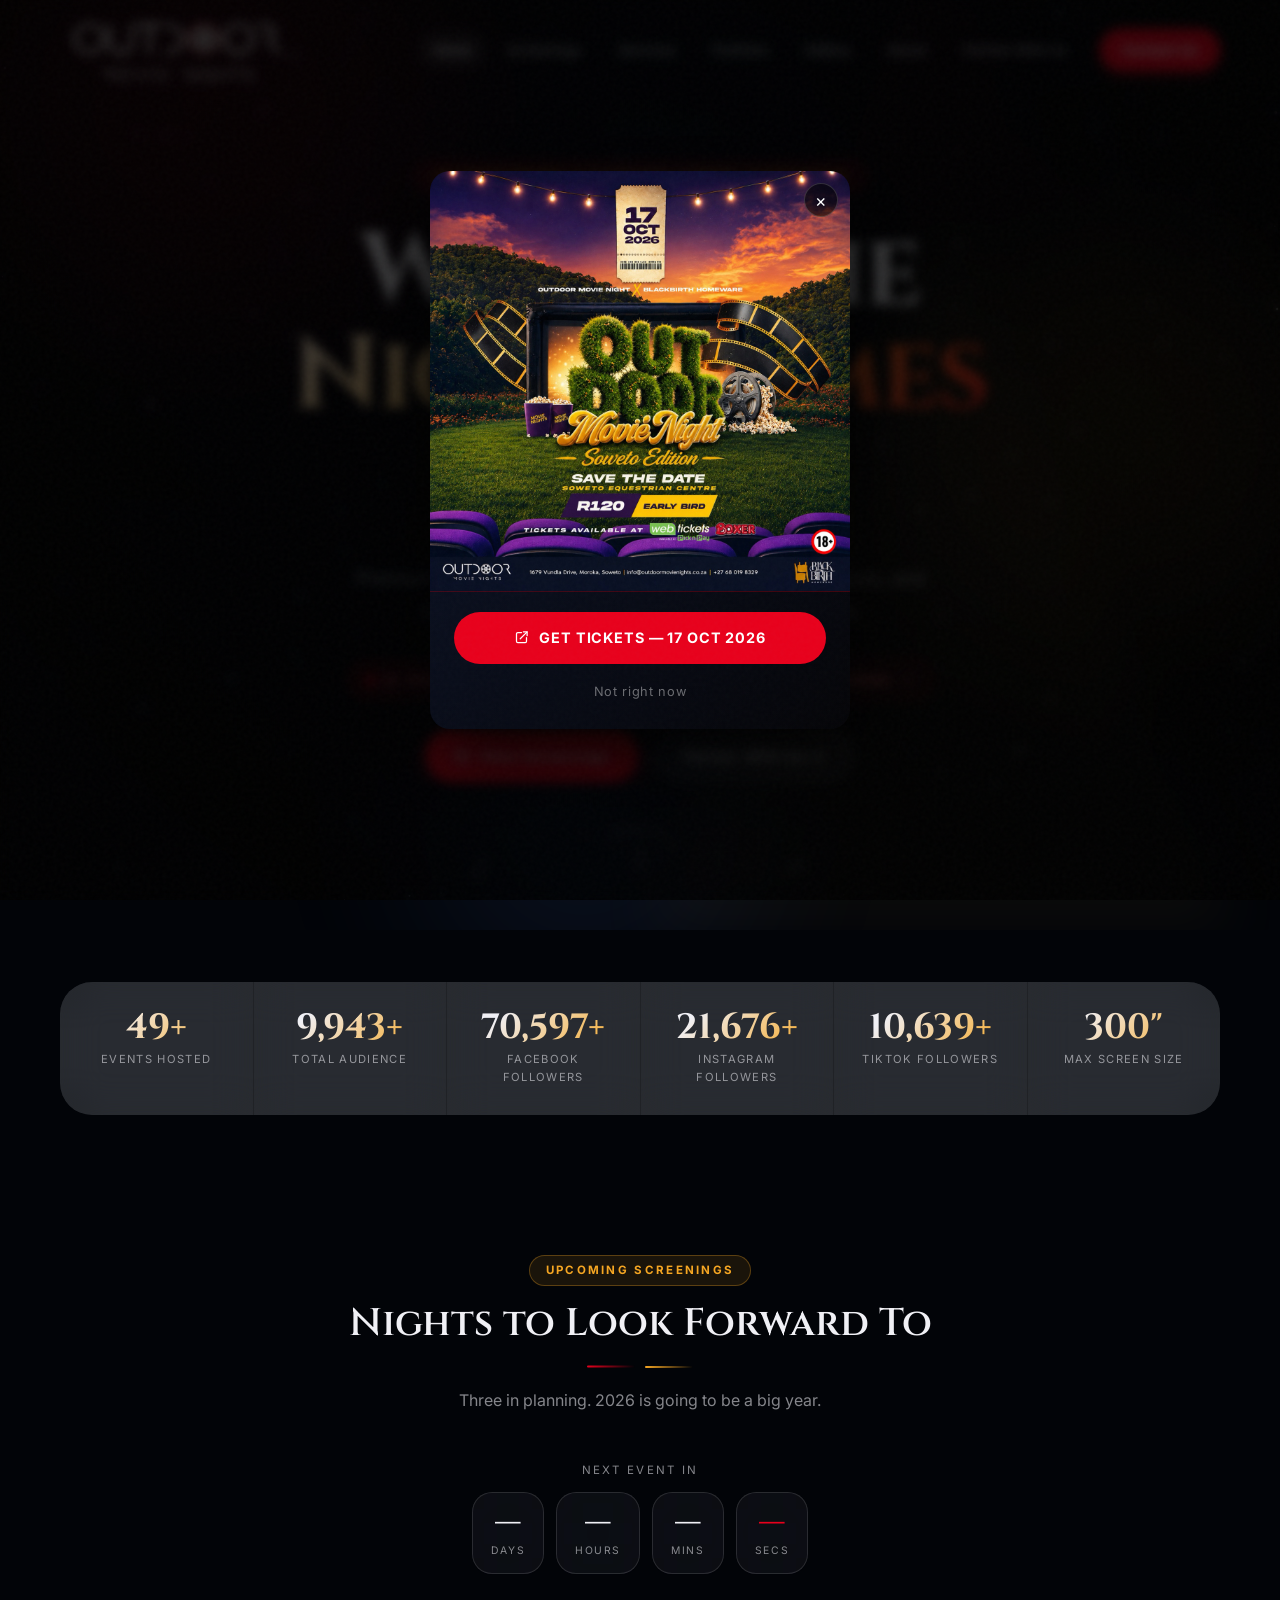
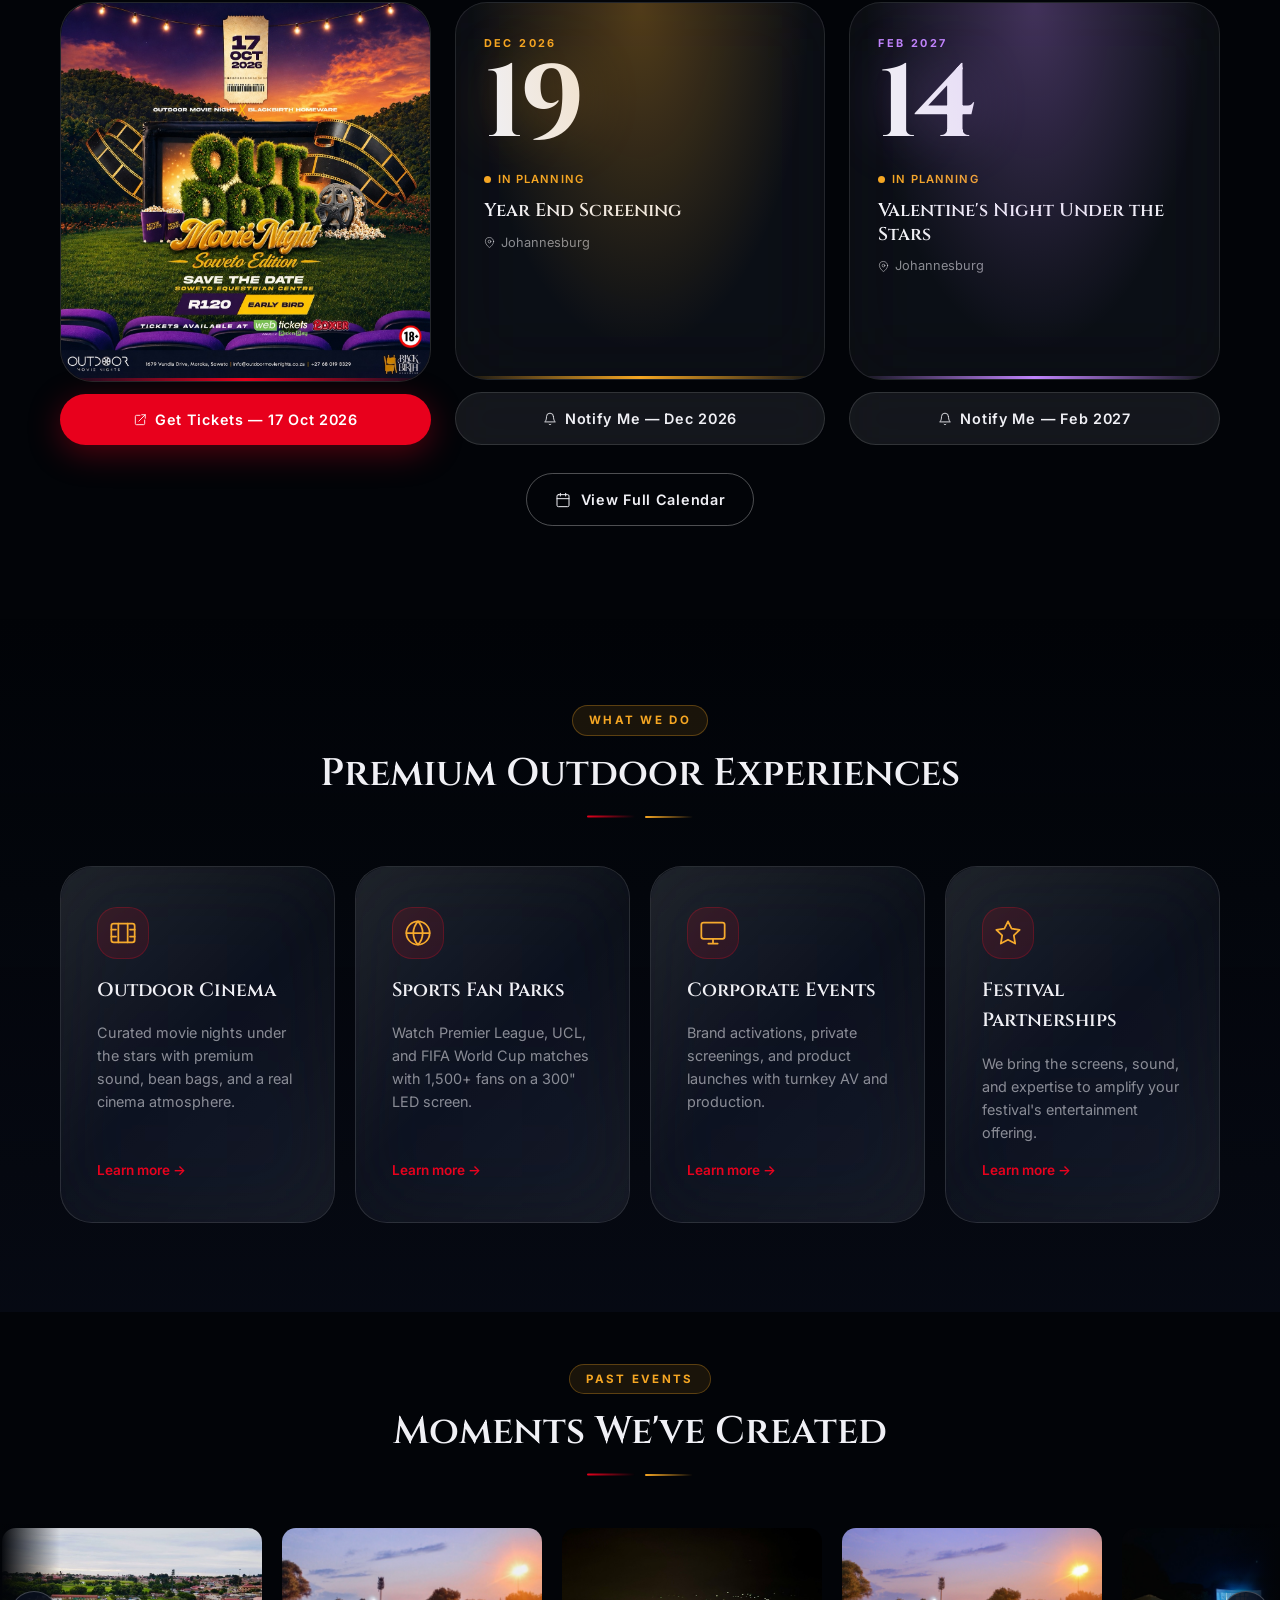
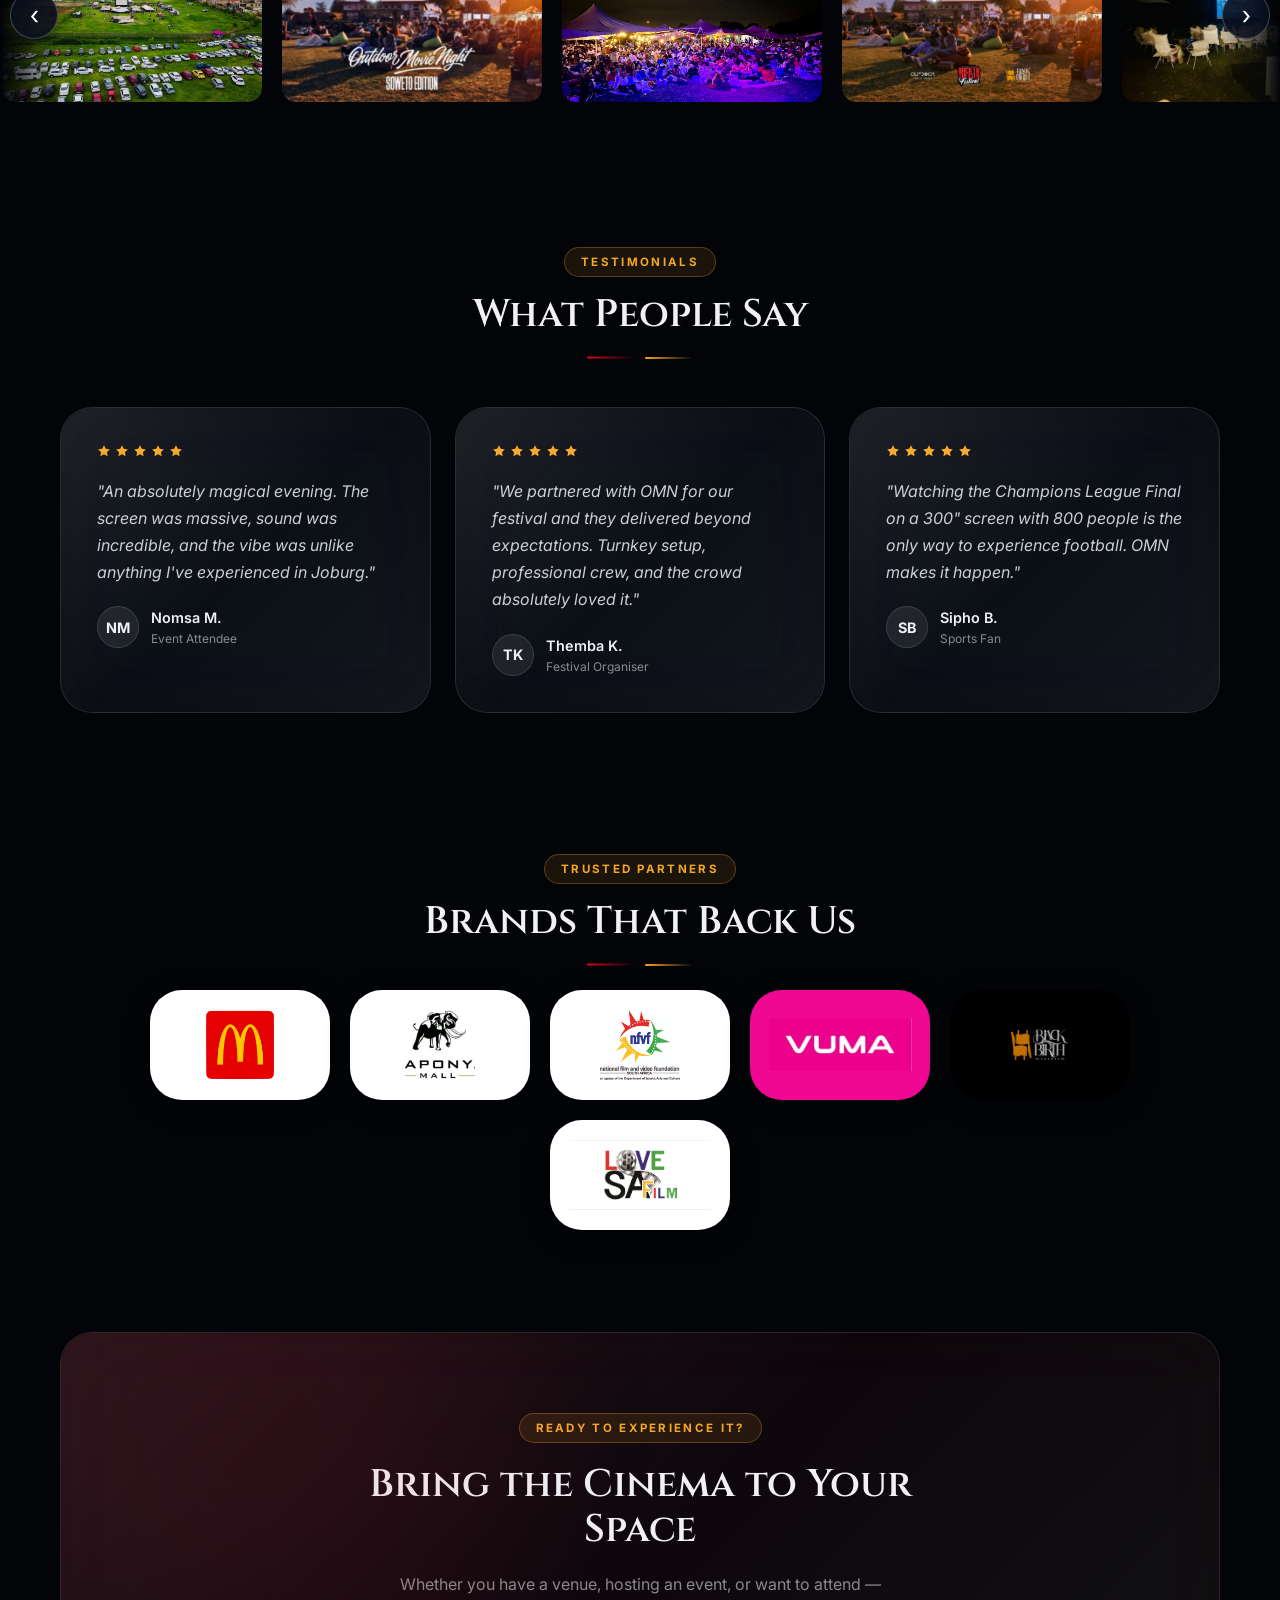
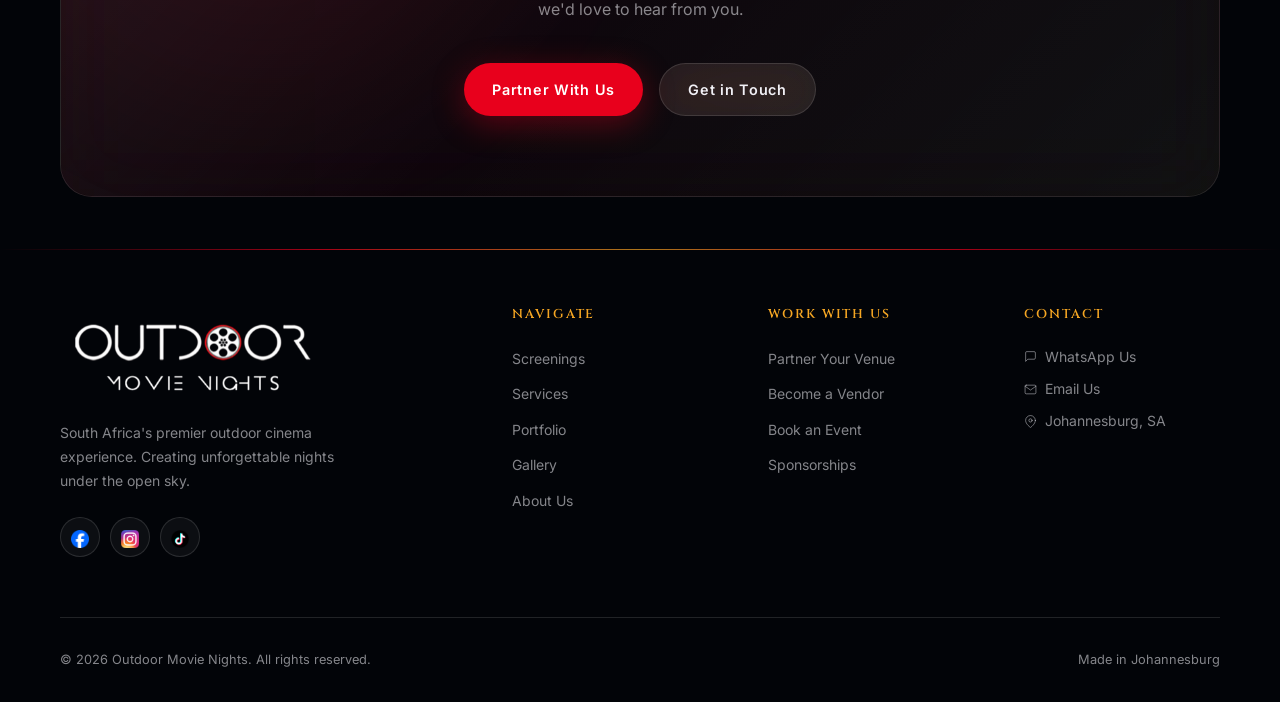
==== commit 7a1bf0f5: "Mobile optimisation pass — fix layout, sizing, and overflow issues - Reduce --nav-h to 72px on mobil" ====
--- a/index.html
+++ b/index.html
@@ -18,6 +18,17 @@
   <link rel="stylesheet" href="css/global.css">
   <link rel="stylesheet" href="css/animations.css">
   <link rel="stylesheet" href="css/components.css">
+  <style>
+    .event-poster-grid { display:grid; grid-template-columns:repeat(3,1fr); gap:24px; }
+    .countdown-strip { display:inline-flex; gap:12px; align-items:flex-end; }
+    @media(max-width:768px){
+      .event-poster-grid { grid-template-columns:1fr; gap:20px; }
+      .countdown-strip { gap:8px; }
+    }
+    @media(max-width:480px){
+      .footer-social { flex-wrap:wrap !important; }
+    }
+  </style>
 </head>
 <body class="grain">
 
@@ -148,7 +159,7 @@
     <!-- Countdown to next event -->
     <div class="reveal" style="text-align:center;margin-bottom:28px">
       <div style="font-size:0.72rem;letter-spacing:0.2em;text-transform:uppercase;color:var(--c-muted);margin-bottom:12px">Next event in</div>
-      <div style="display:inline-flex;gap:12px;align-items:flex-end" id="event-countdown">
+      <div class="countdown-strip" id="event-countdown">
         <div class="glass" style="padding:14px 18px;min-width:72px;text-align:center;border-radius:var(--r-md)">
           <div style="font-family:var(--font-display);font-size:2rem;font-weight:700;color:var(--c-white);line-height:1" id="cd-days">—</div>
           <div style="font-size:0.65rem;letter-spacing:0.15em;text-transform:uppercase;color:var(--c-muted);margin-top:4px">Days</div>
@@ -169,7 +180,7 @@
     </div>
 
     <!-- Event poster cards -->
-    <div style="display:grid;grid-template-columns:repeat(3,1fr);gap:24px">
+    <div class="event-poster-grid">
 
       <!-- Oct 2026 — full poster -->
       <div class="reveal" style="display:flex;flex-direction:column;gap:12px">
--- a/css/global.css
+++ b/css/global.css
@@ -420,6 +420,7 @@
 }
 
 @media (max-width: 768px) {
+  :root { --nav-h: 72px; }
   .grid-2, .grid-3, .grid-4 { grid-template-columns: 1fr; }
   .section-header { margin-bottom: clamp(20px, 4vw, 36px); }
 }
--- a/css/components.css
+++ b/css/components.css
@@ -40,6 +40,10 @@
 .nav-logo img {
   height: 88px;
   width: auto;
+}
+
+@media (max-width: 768px) {
+  .nav-logo img { height: 54px; }
 }
 
 /* ── SVG Icon utility ── */
@@ -282,14 +286,13 @@
   flex-direction: column;
   gap: 16px;
   min-height: 280px;
-  border-top: 2px solid transparent;
-  transition: border-color 0.3s ease, transform var(--t-mid) var(--ease-glass),
-              border-color var(--t-mid) var(--ease-smooth),
-              box-shadow var(--t-mid) var(--ease-smooth);
-}
-
-.service-card:hover {
-  border-top-color: var(--c-red);
+}
+
+@media (hover: hover) {
+  .service-card:hover {
+    border-top-color: var(--c-red) !important;
+    border-top-width: 2px !important;
+  }
 }
 
 .service-icon {
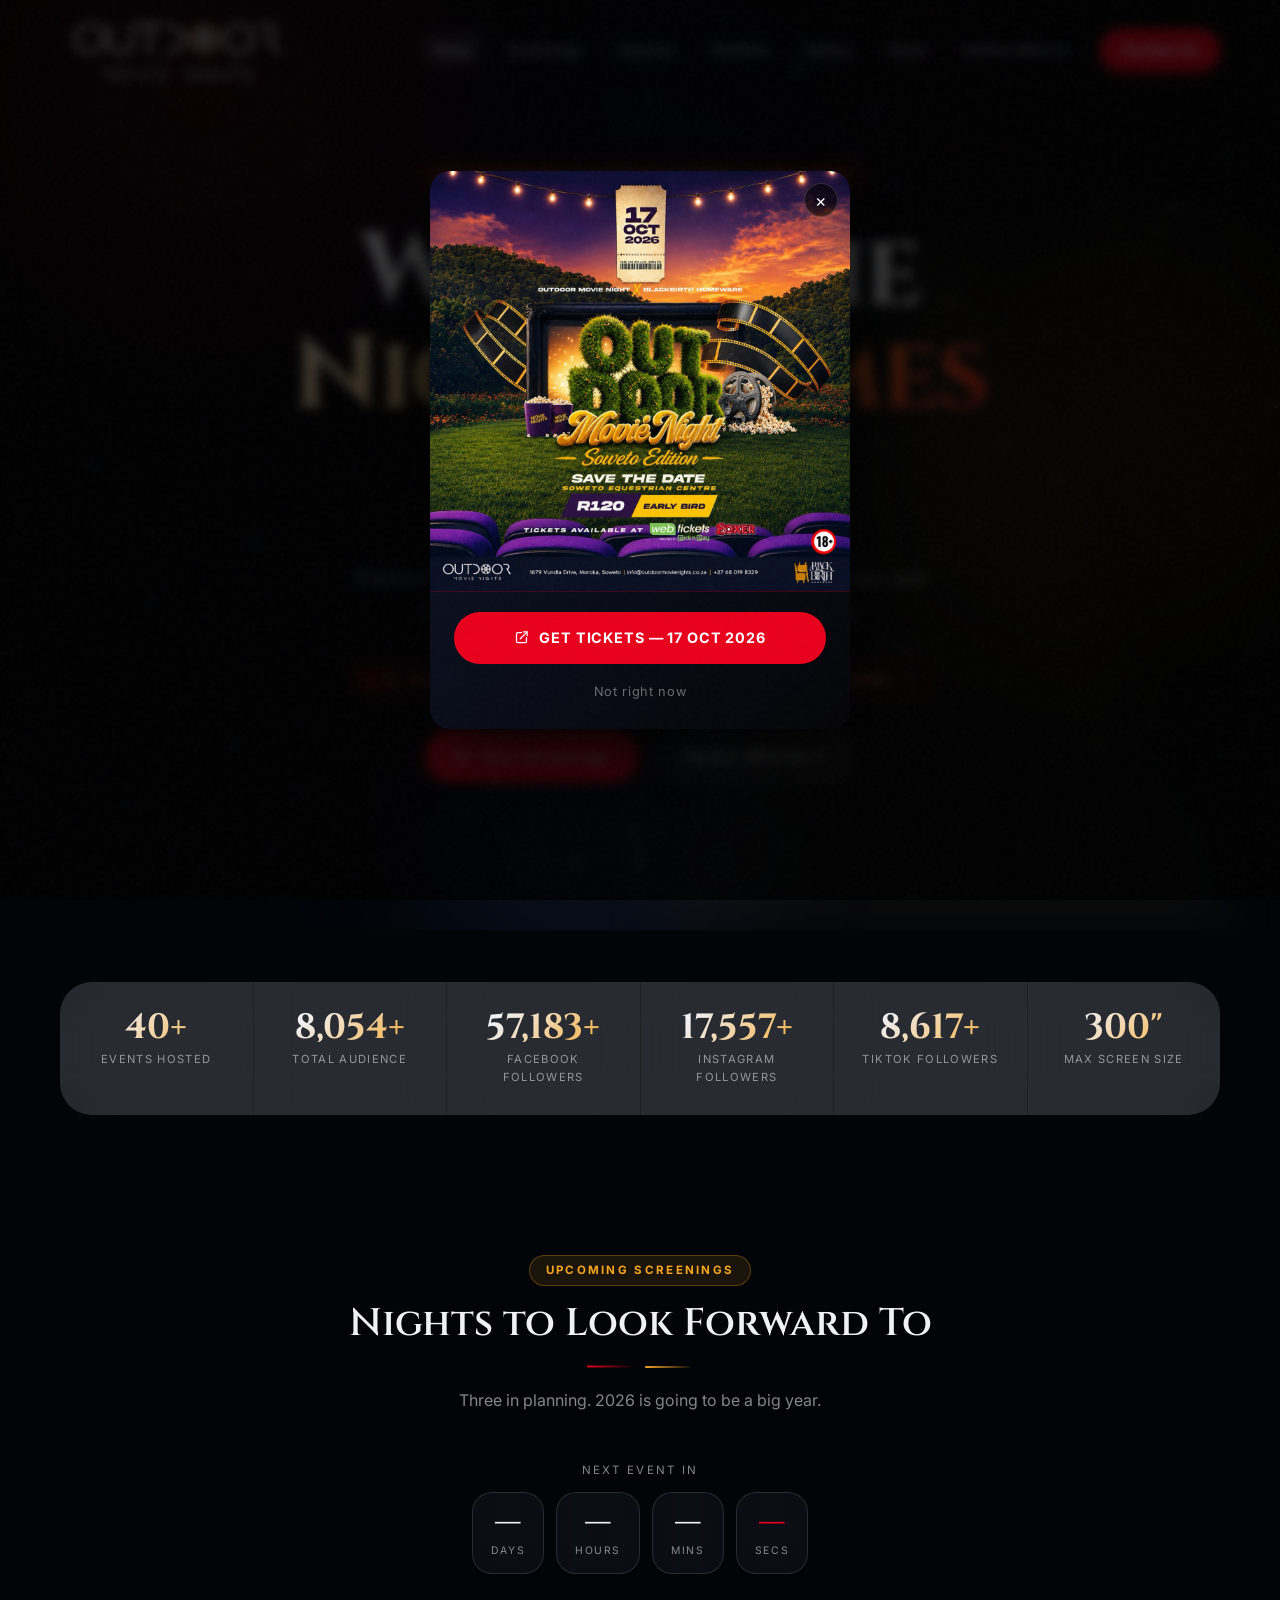
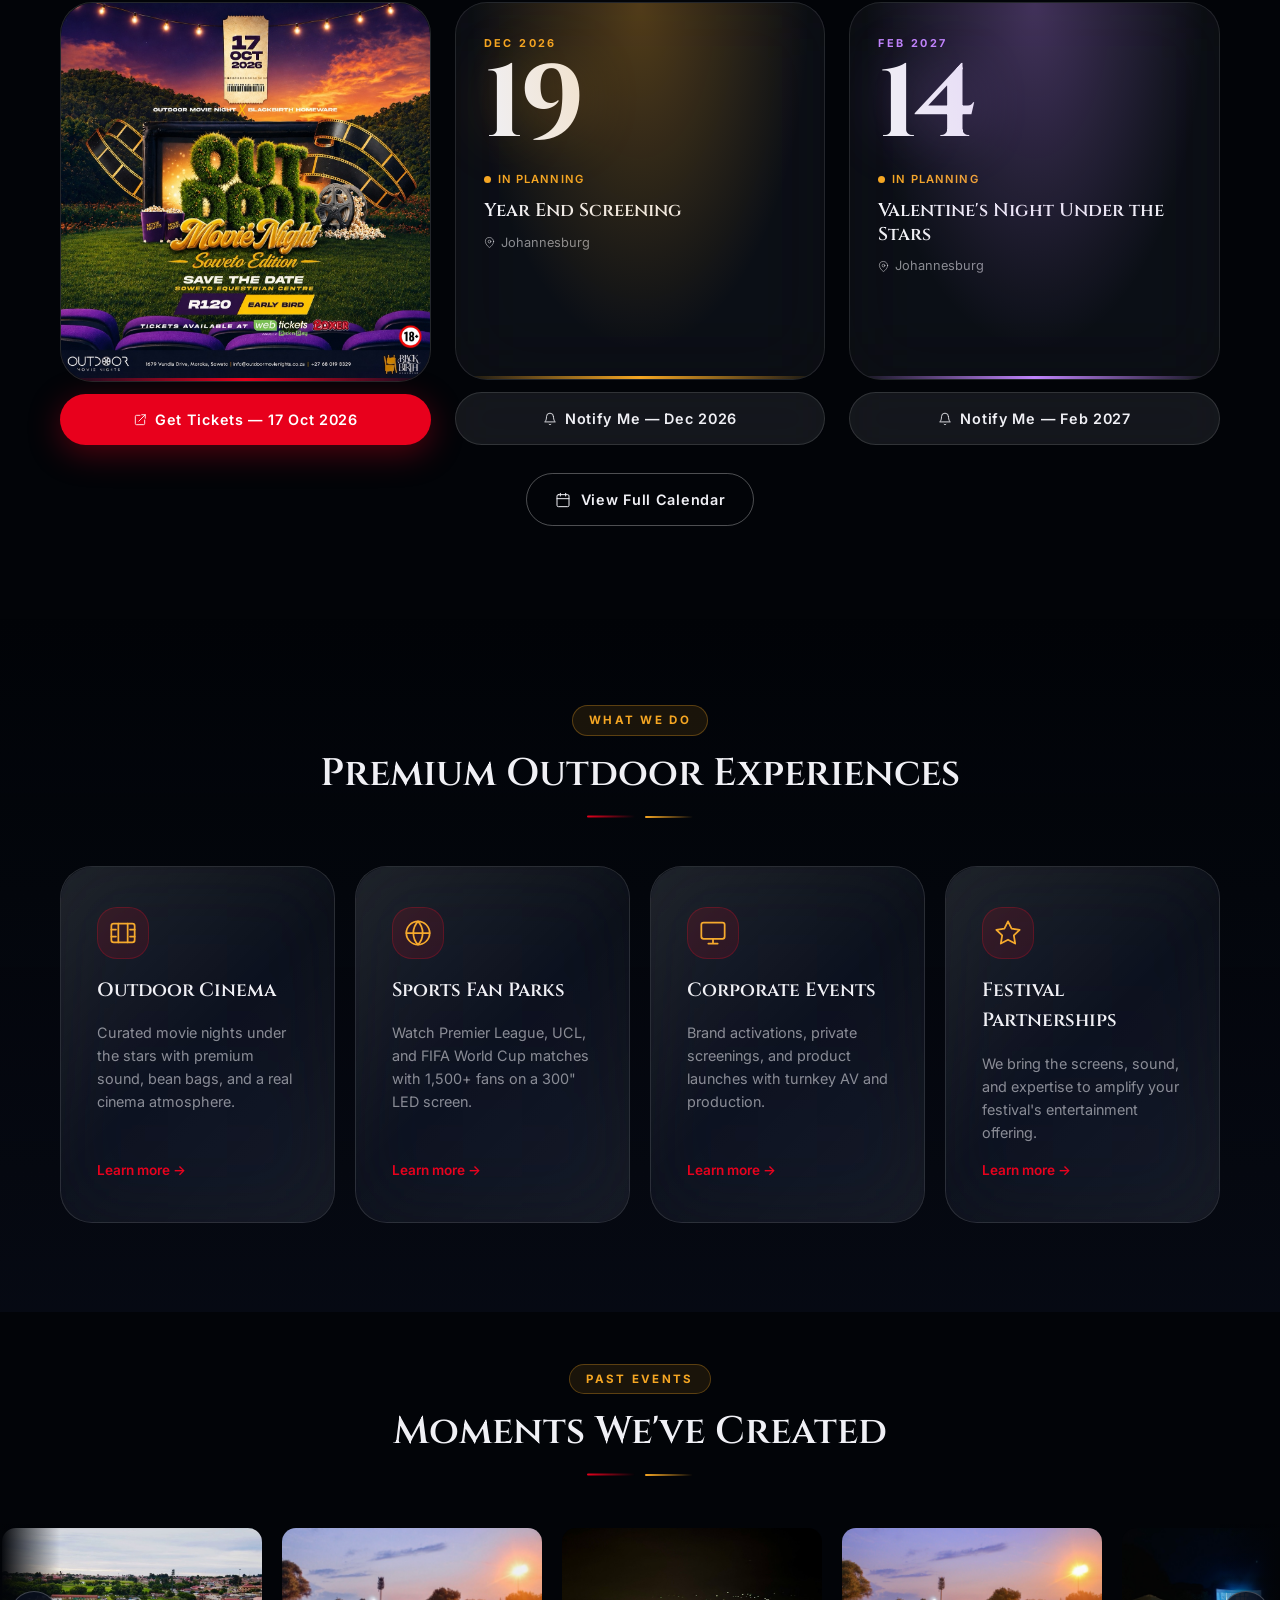
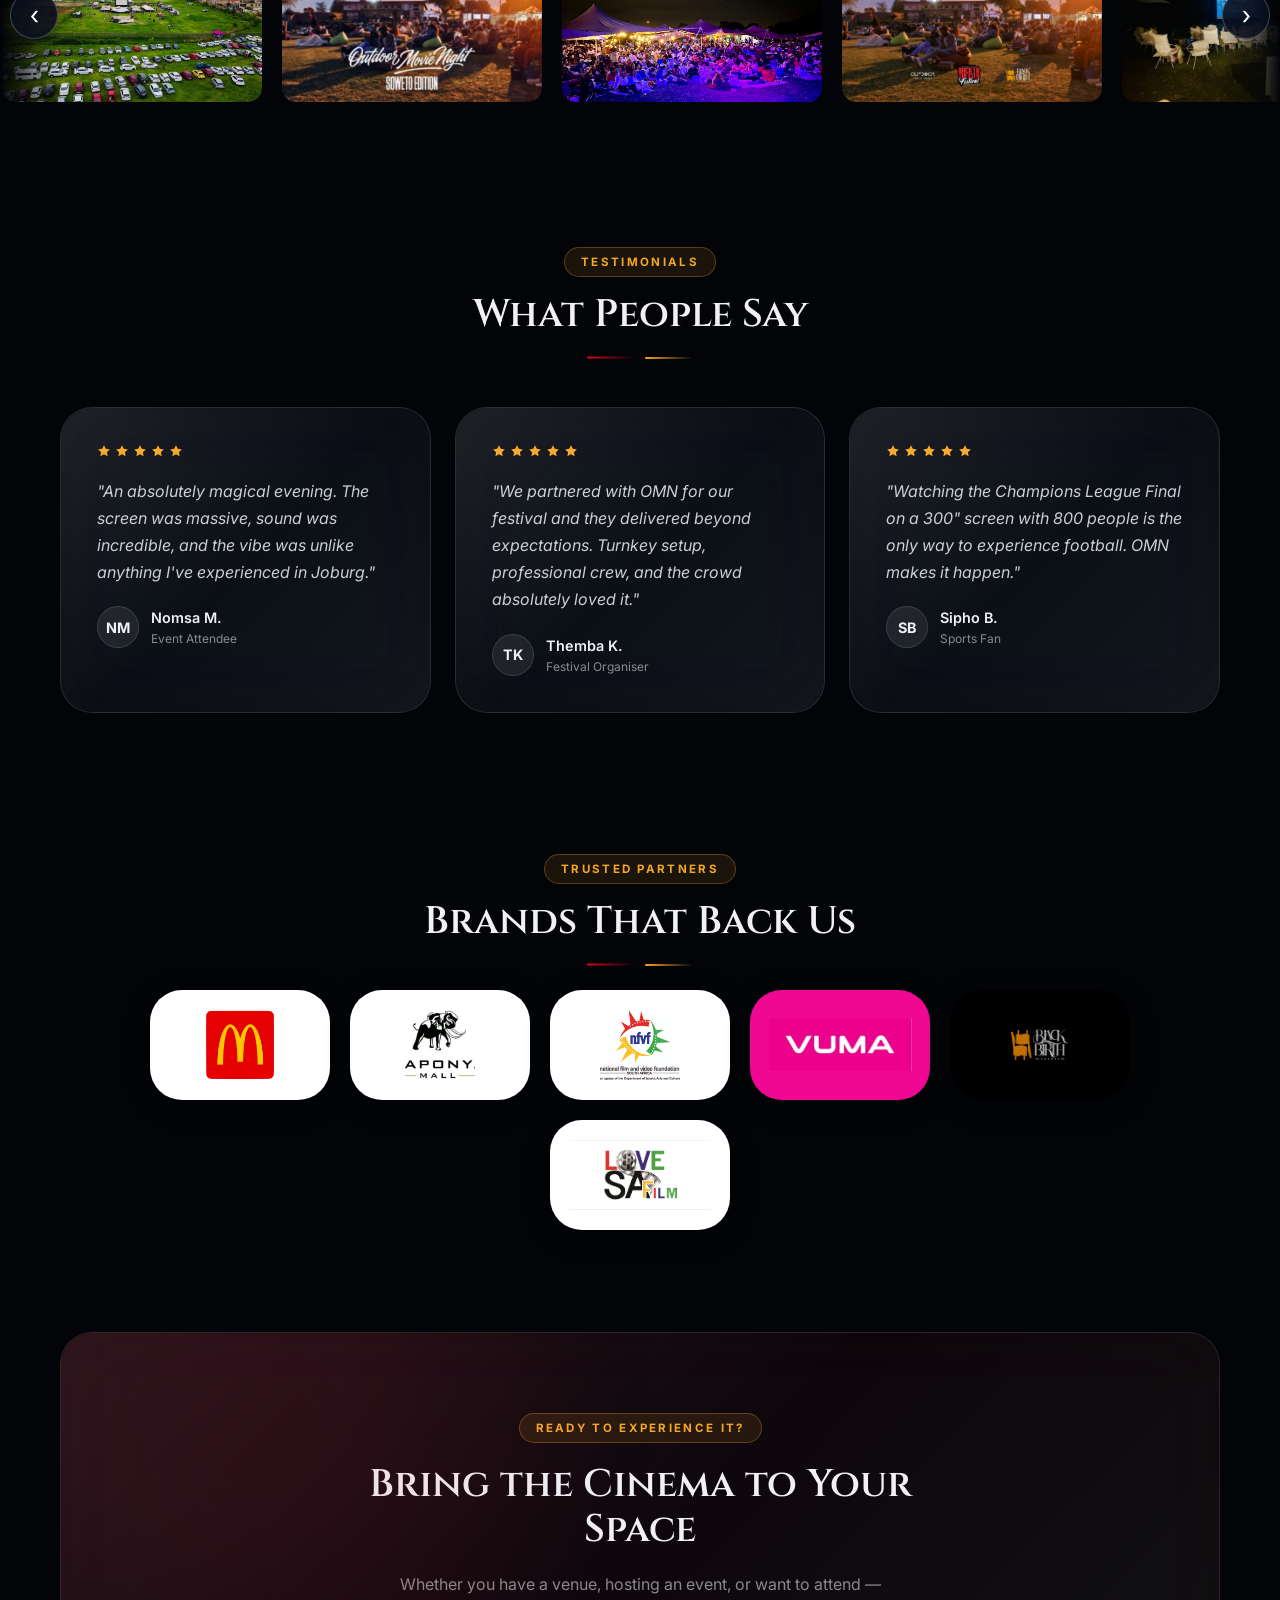
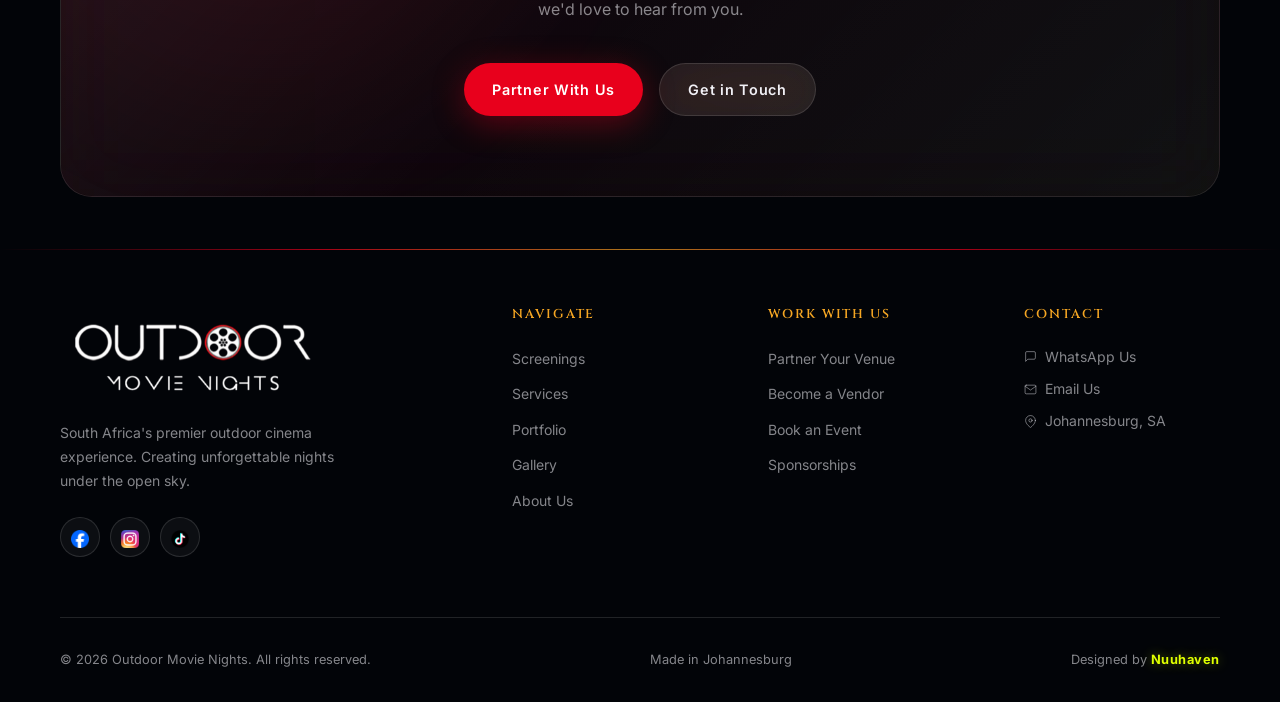
==== commit 5d4017f1: "Add Nuuhaven design credit to footer on all pages Adds "Designed by Nuuhaven" to the footer-bottom s" ====
--- a/index.html
+++ b/index.html
@@ -480,6 +480,7 @@
     <div class="footer-bottom">
       <span>© 2026 Outdoor Movie Nights. All rights reserved.</span>
       <span>Made in Johannesburg</span>
+      <span>Designed by <a href="https://nuuhaven.com/" target="_blank" rel="noopener" class="nuuhaven-credit">Nuuhaven</a></span>
     </div>
   </div>
 </footer>
--- a/css/components.css
+++ b/css/components.css
@@ -923,6 +923,19 @@
   color: var(--c-muted);
 }
 
+.nuuhaven-credit {
+  color: #dfff00;
+  font-weight: 700;
+  letter-spacing: 0.04em;
+  text-shadow: 0 0 12px rgba(223,255,0,0.4);
+  transition: text-shadow 0.2s ease, opacity 0.2s ease;
+}
+
+.nuuhaven-credit:hover {
+  text-shadow: 0 0 24px rgba(223,255,0,0.7);
+  opacity: 0.9;
+}
+
 @media (max-width: 900px) {
   .footer-grid { grid-template-columns: 1fr 1fr; }
   .footer-brand { grid-column: 1 / -1; }
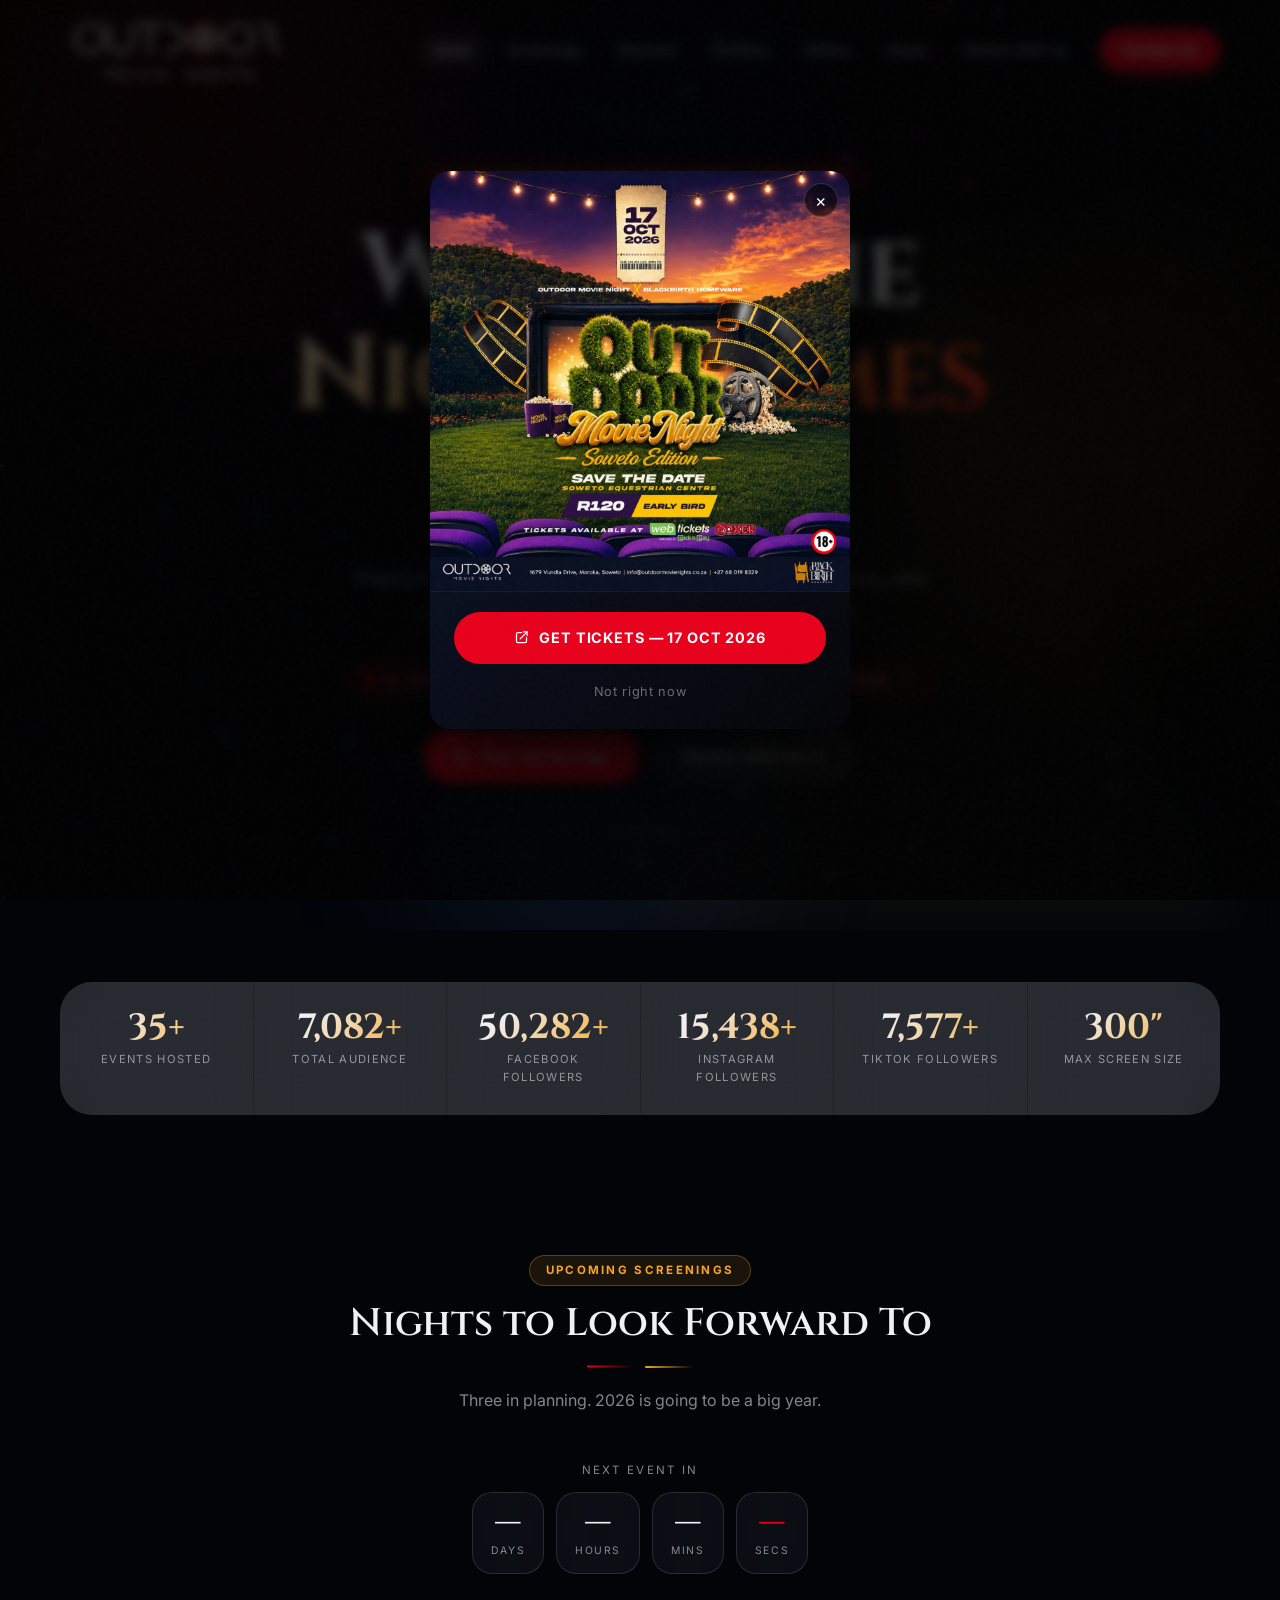
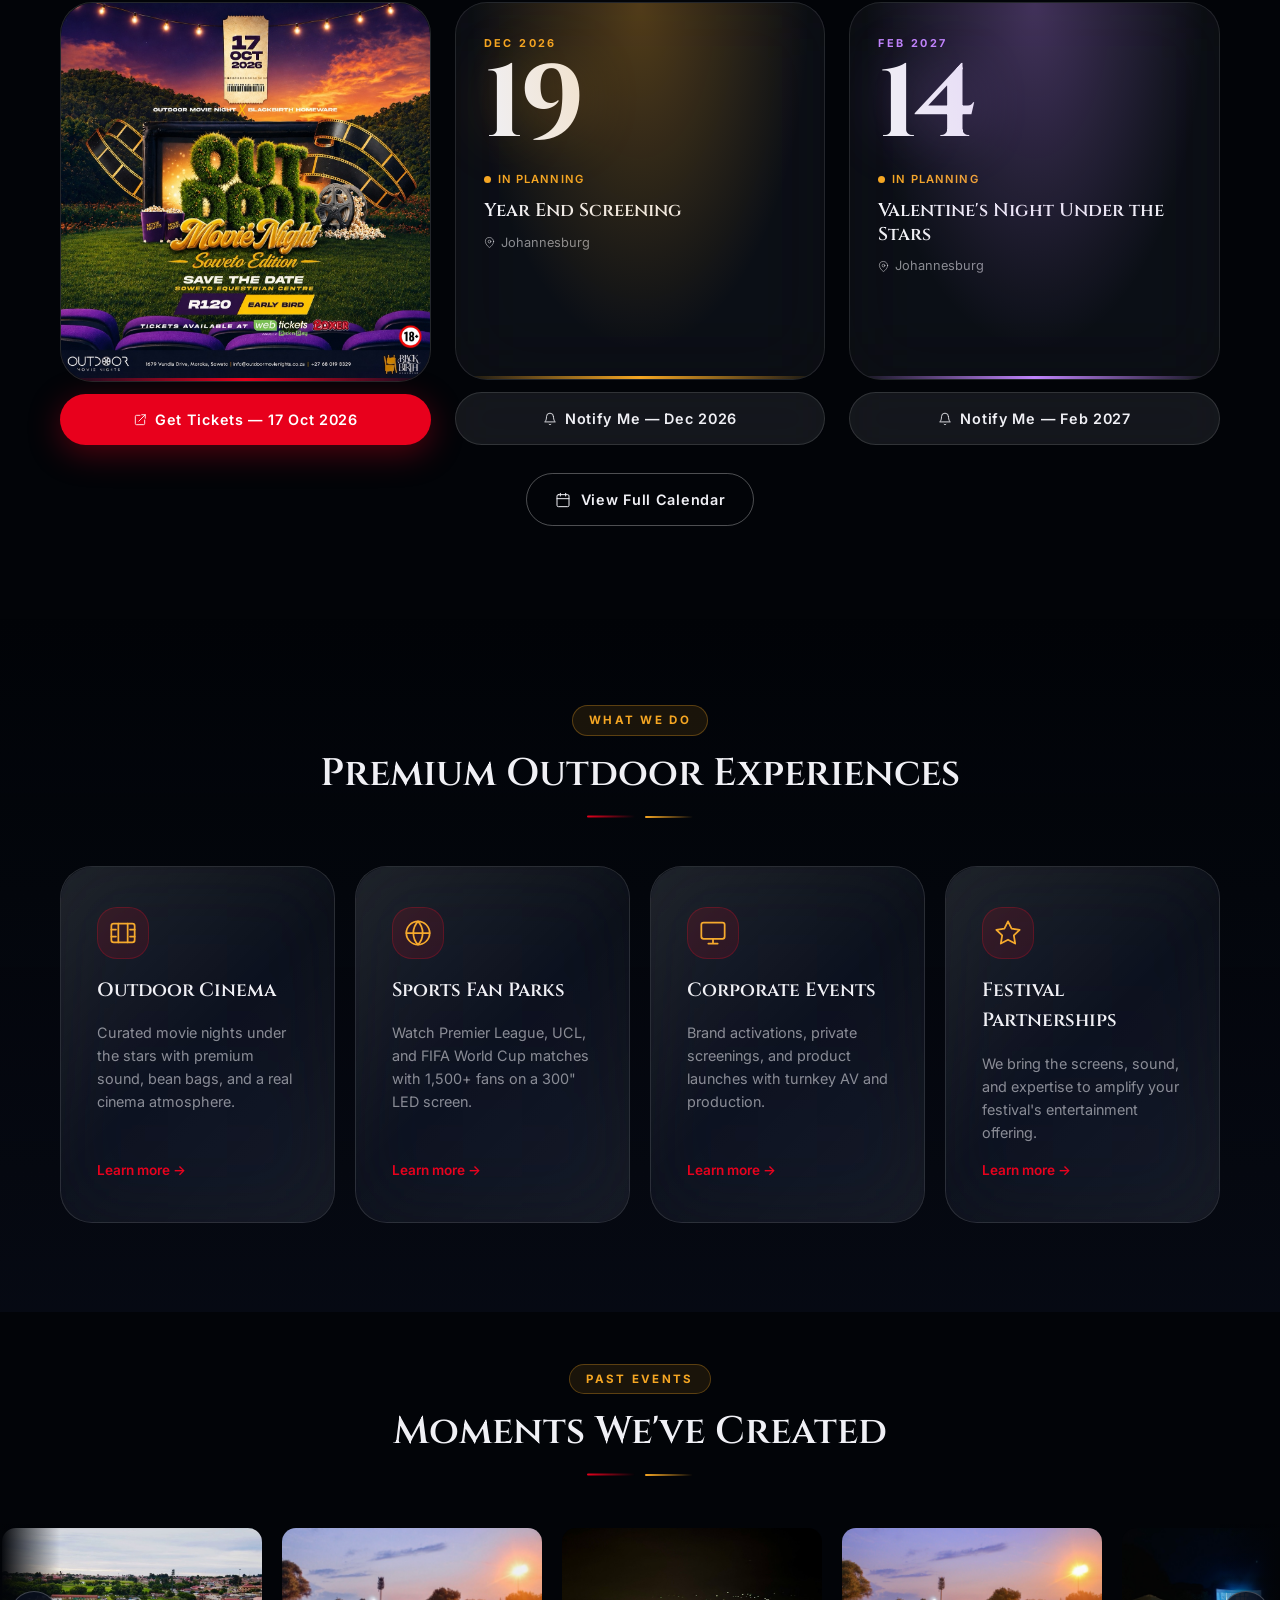
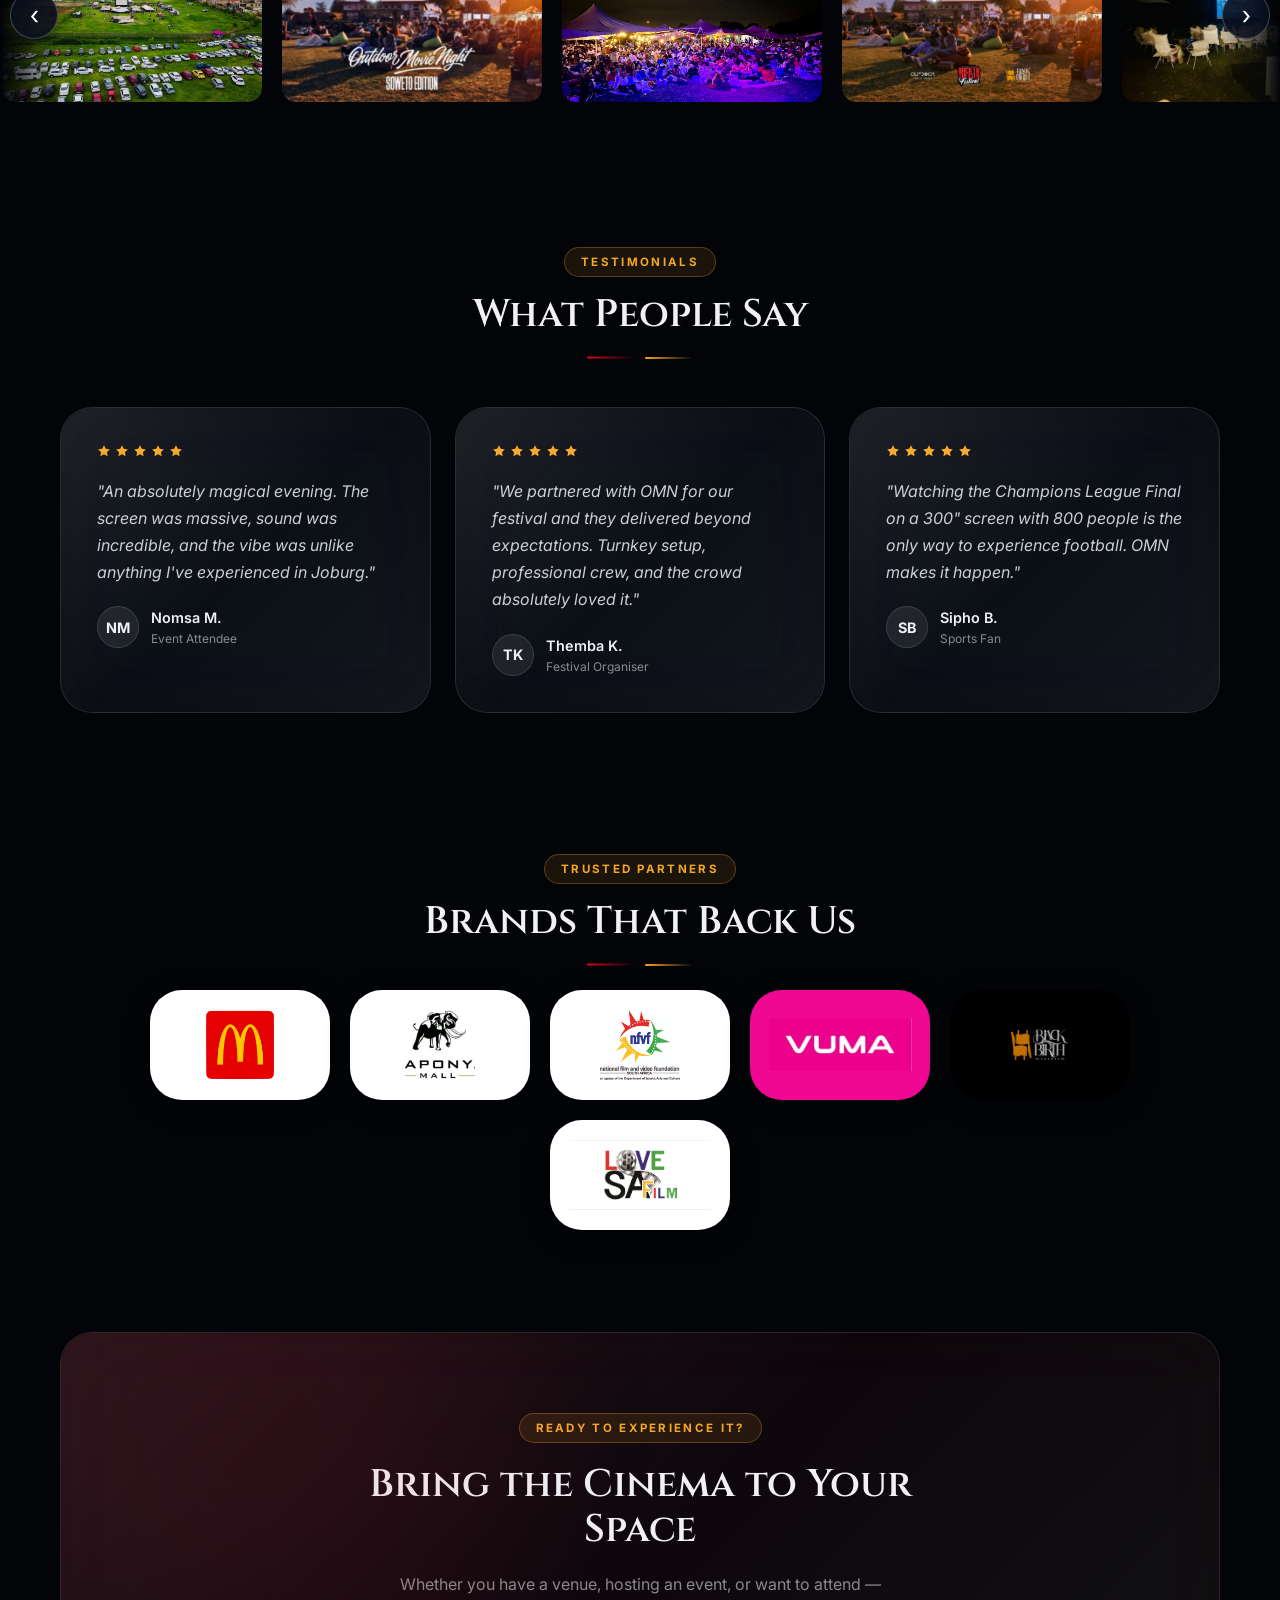
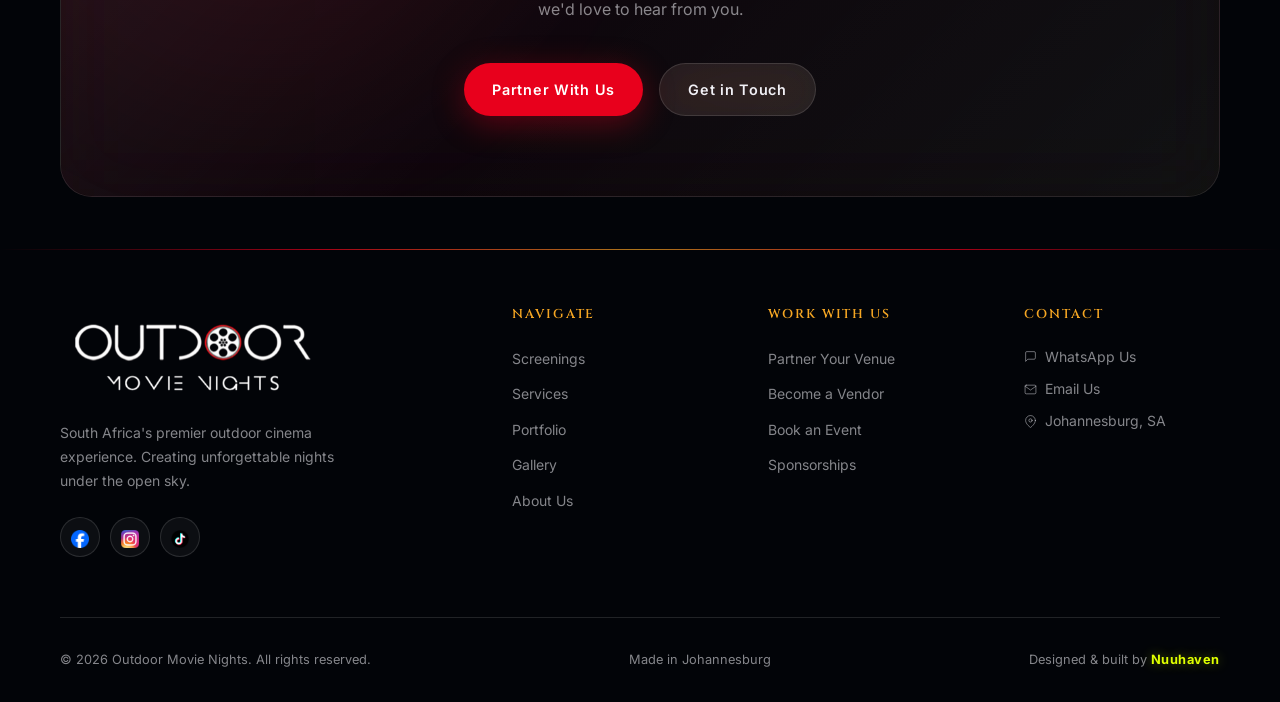
==== commit 28a19641: "Update footer credit to 'Designed & built by Nuuhaven' on all 8 pages Co-Authored-By: Claude Sonnet " ====
--- a/index.html
+++ b/index.html
@@ -480,7 +480,7 @@
     <div class="footer-bottom">
       <span>© 2026 Outdoor Movie Nights. All rights reserved.</span>
       <span>Made in Johannesburg</span>
-      <span>Designed by <a href="https://nuuhaven.com/" target="_blank" rel="noopener" class="nuuhaven-credit">Nuuhaven</a></span>
+      <span>Designed &amp; built by <a href="https://nuuhaven.com/" target="_blank" rel="noopener" class="nuuhaven-credit">Nuuhaven</a></span>
     </div>
   </div>
 </footer>
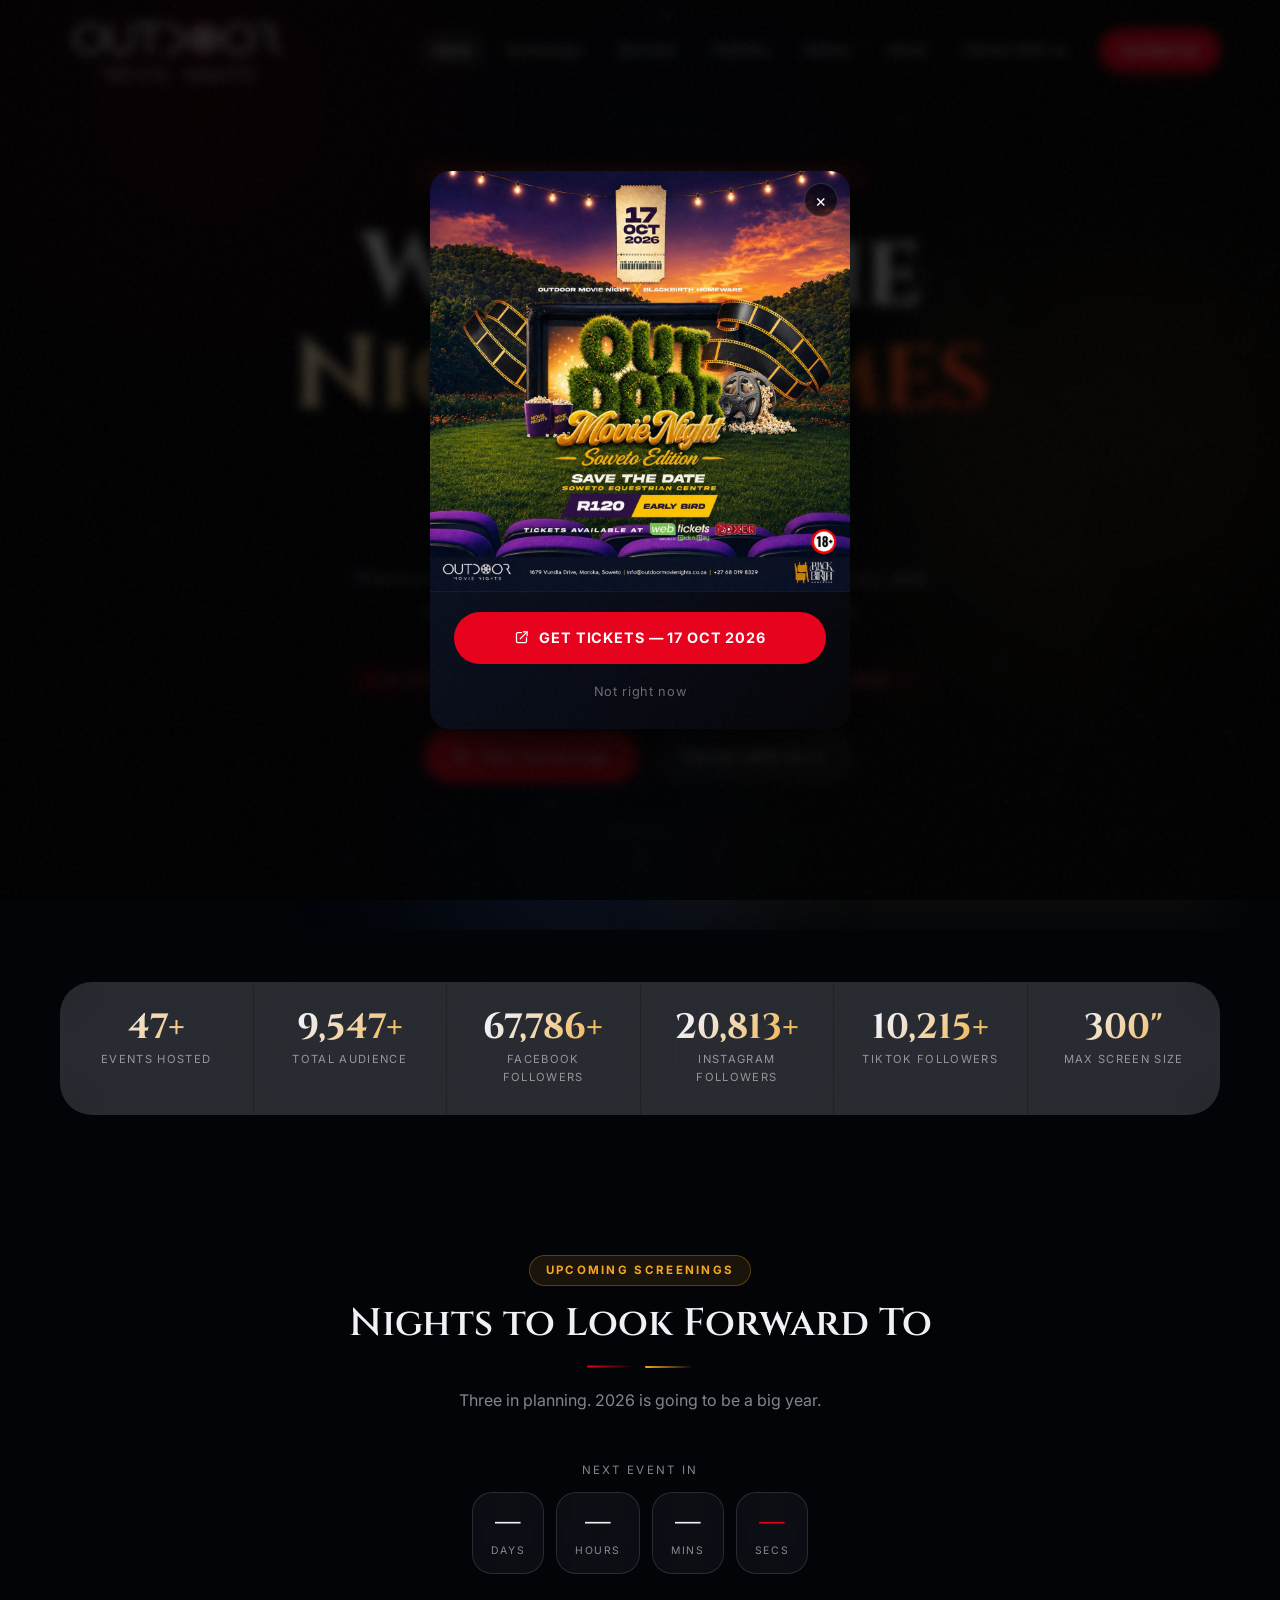
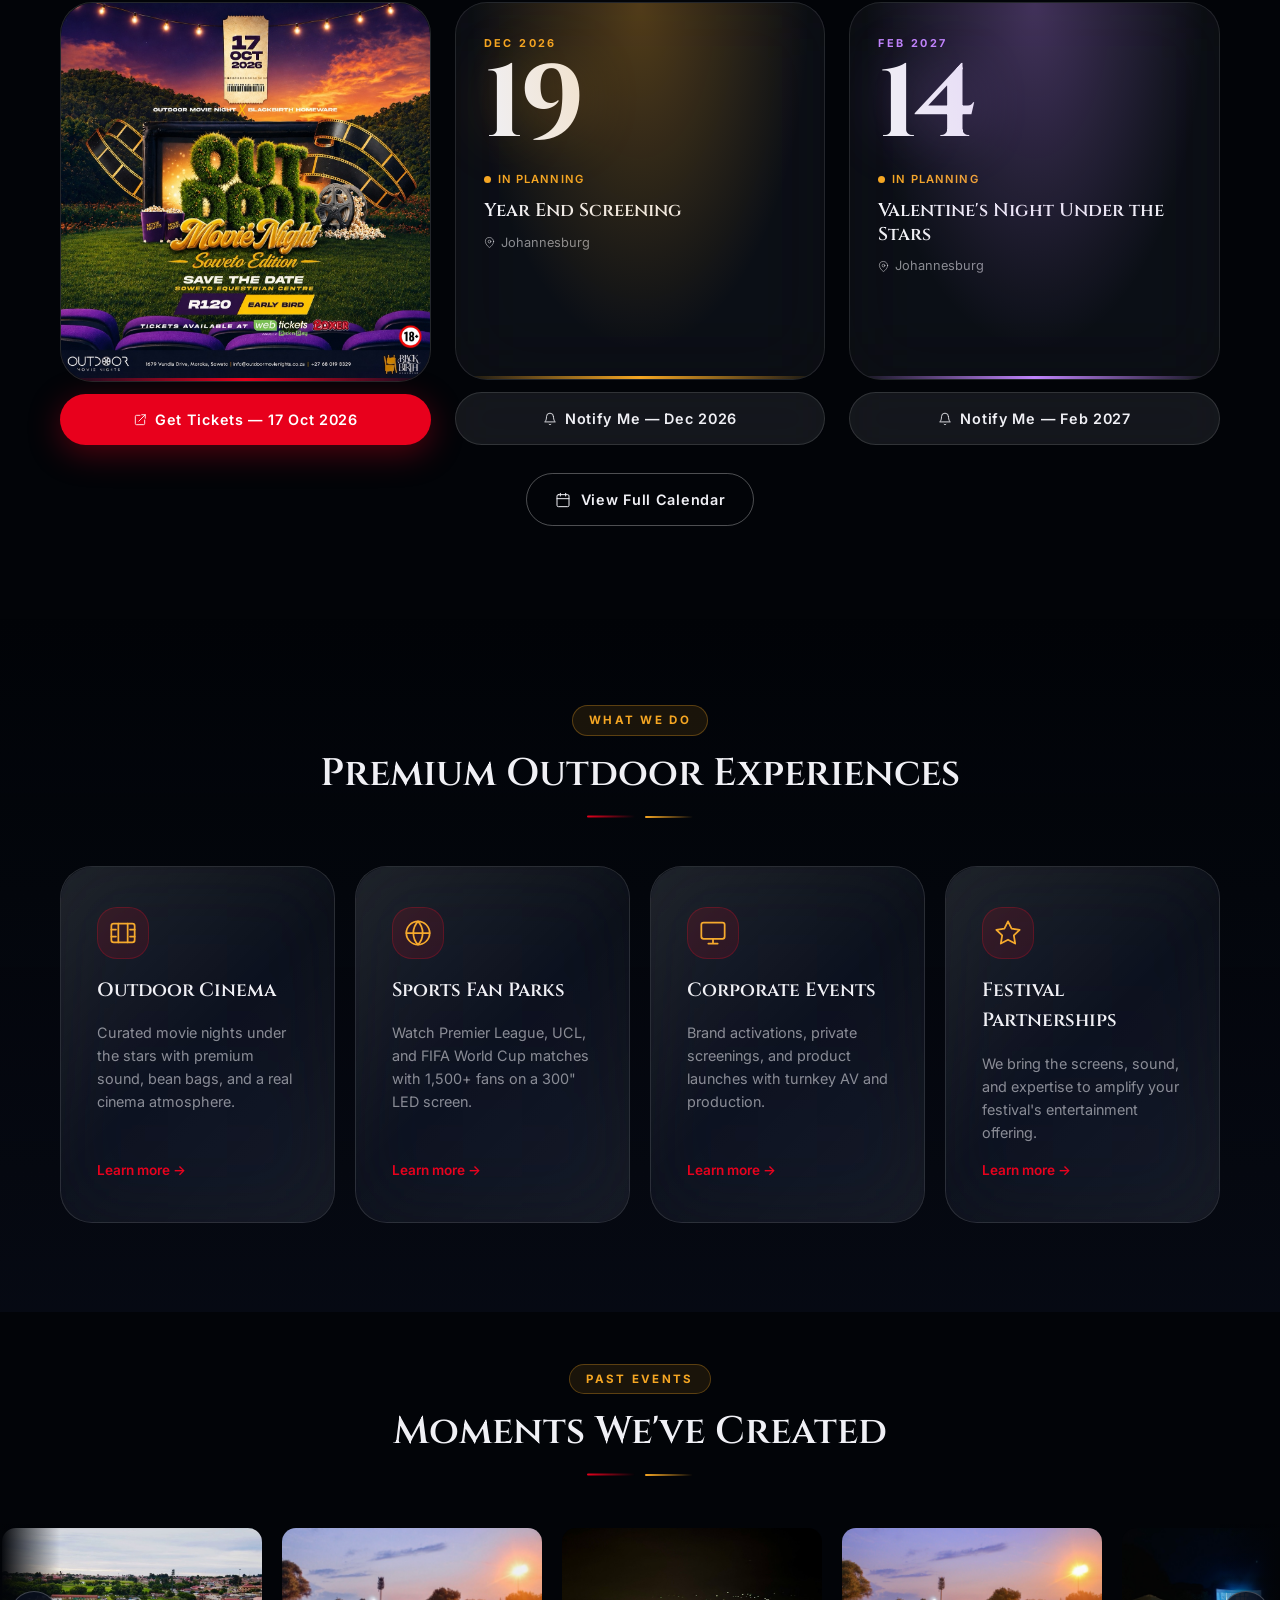
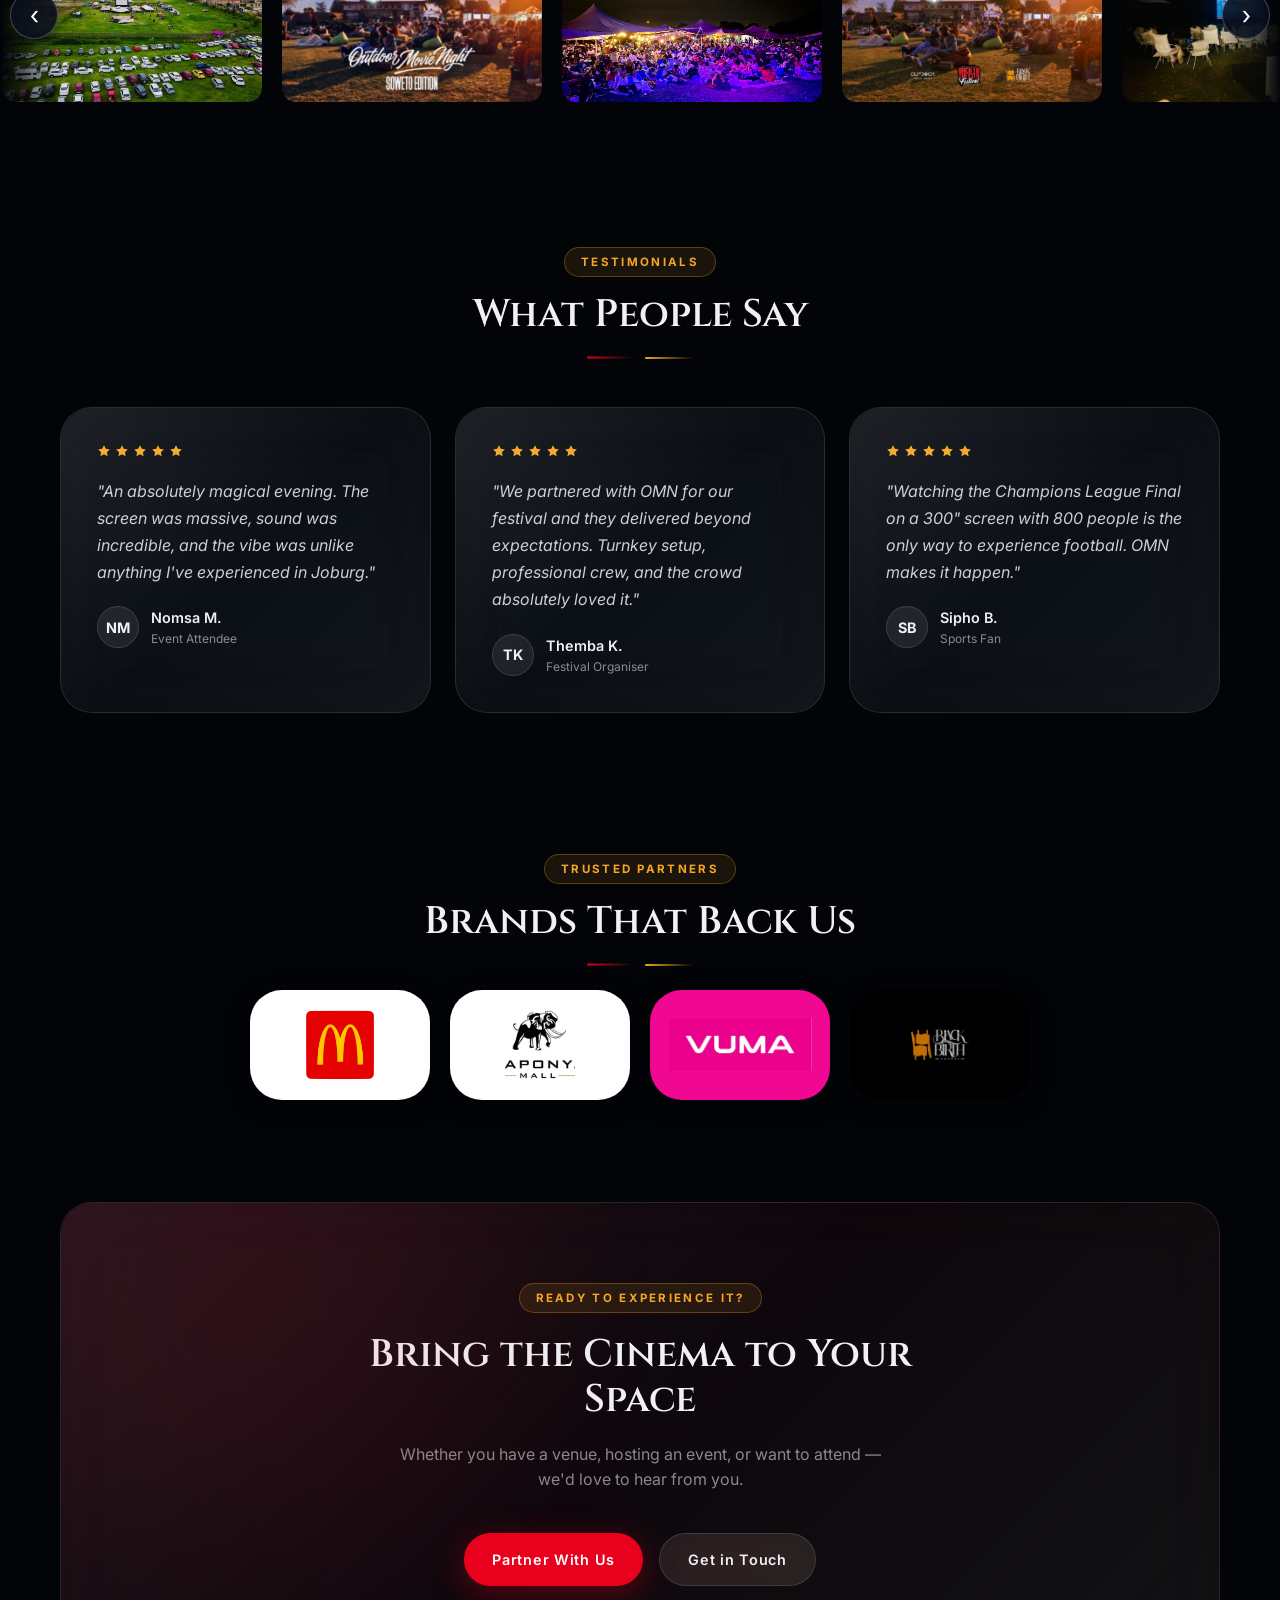
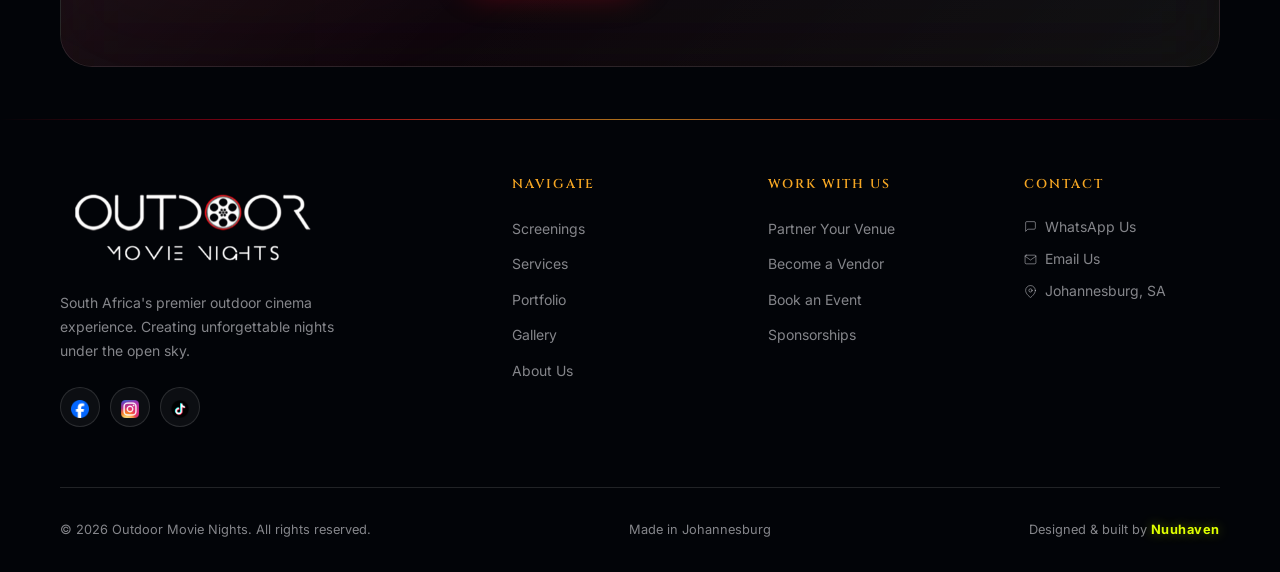
==== commit f0a4e8ca: "Remove NFVF and Love SA Film from partners across site - index.html: drop both partner logo cards fr" ====
--- a/index.html
+++ b/index.html
@@ -396,17 +396,11 @@
       <div class="partner-card" style="background:#ffffff">
         <img src="assets/partners/maponya-mall.jpg" alt="Maponya Mall" class="partner-logo">
       </div>
-      <div class="partner-card" style="background:#ffffff">
-        <img src="assets/partners/nfvf.jpg" alt="National Film and Video Foundation" class="partner-logo">
-      </div>
       <div class="partner-card" style="background:#f00892">
         <img src="assets/partners/vuma.jpg" alt="Vuma" class="partner-logo">
       </div>
       <div class="partner-card" style="background:#000000">
         <img src="assets/partners/black-birth.jpg" alt="Black Birth Homeware" class="partner-logo">
-      </div>
-      <div class="partner-card" style="background:#ffffff">
-        <img src="assets/partners/love-sa-film.gif" alt="Love SA Film" class="partner-logo">
       </div>
     </div>
   </div>
